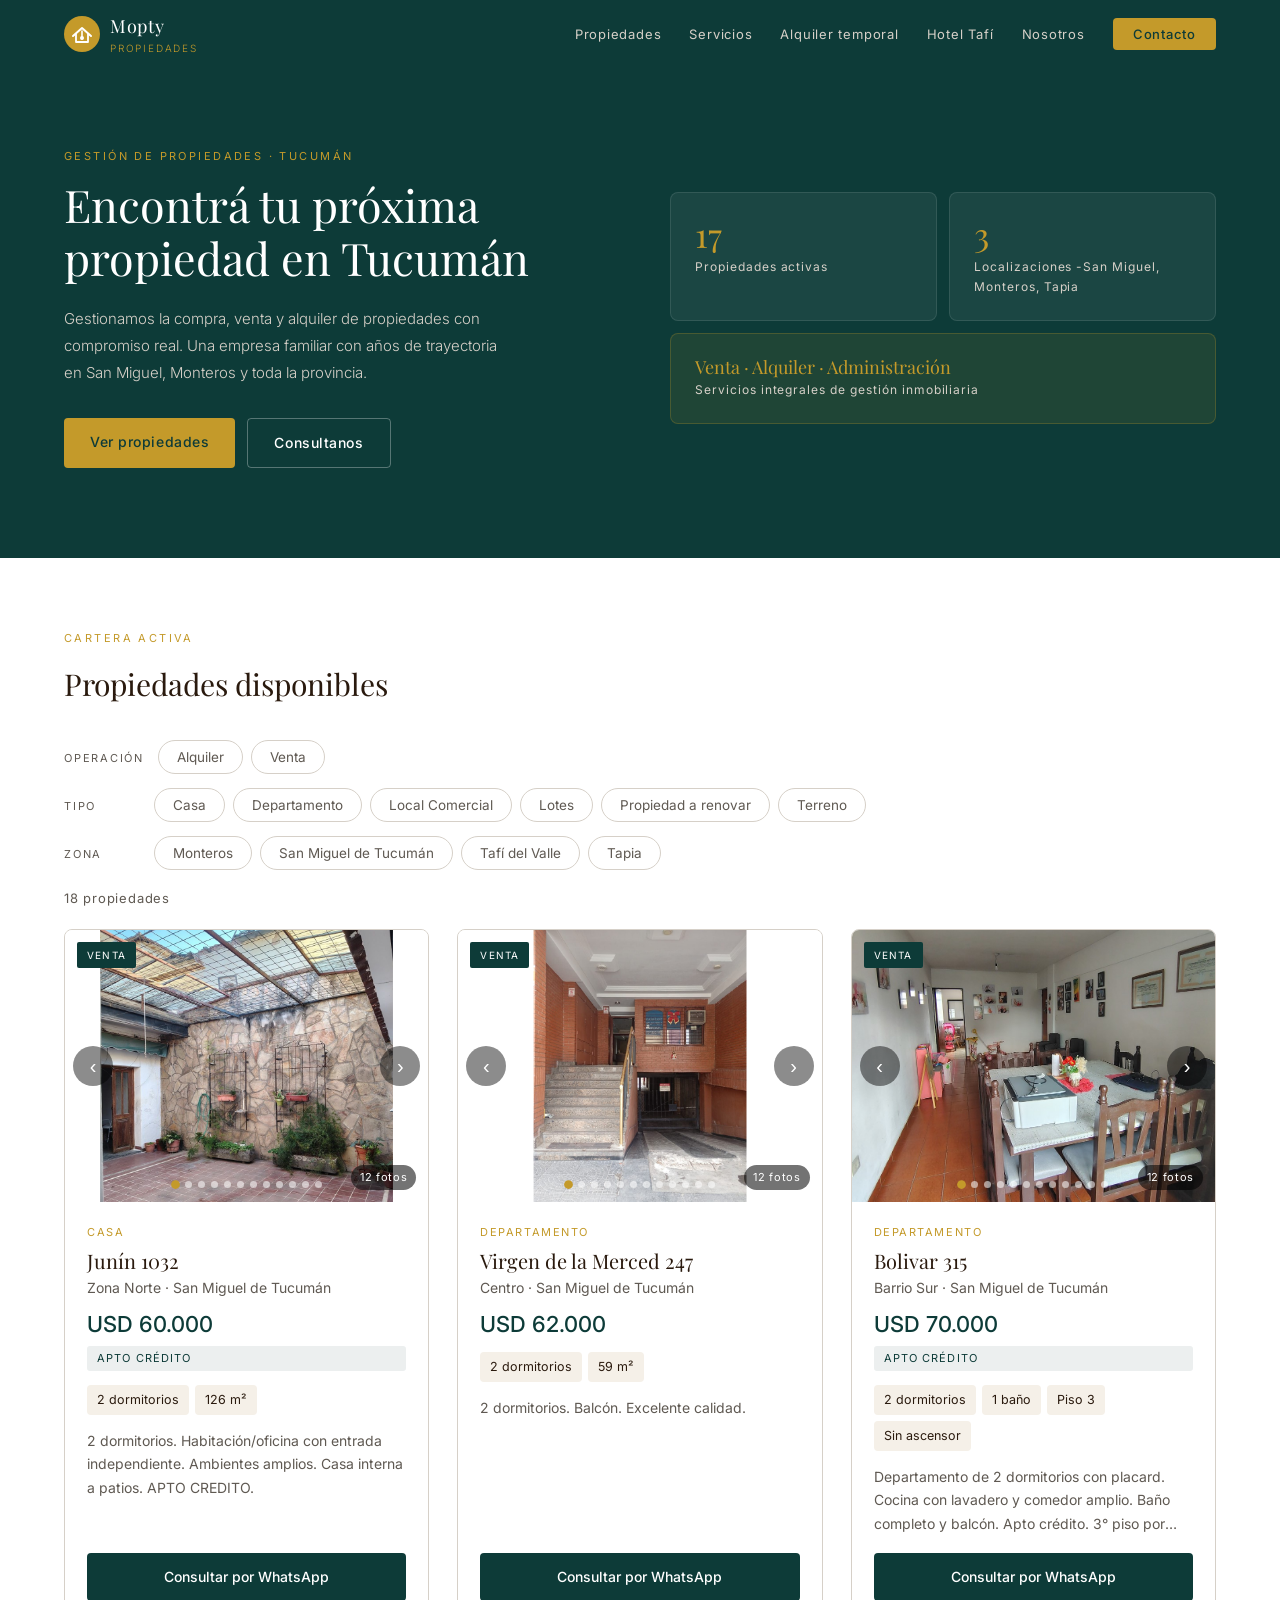
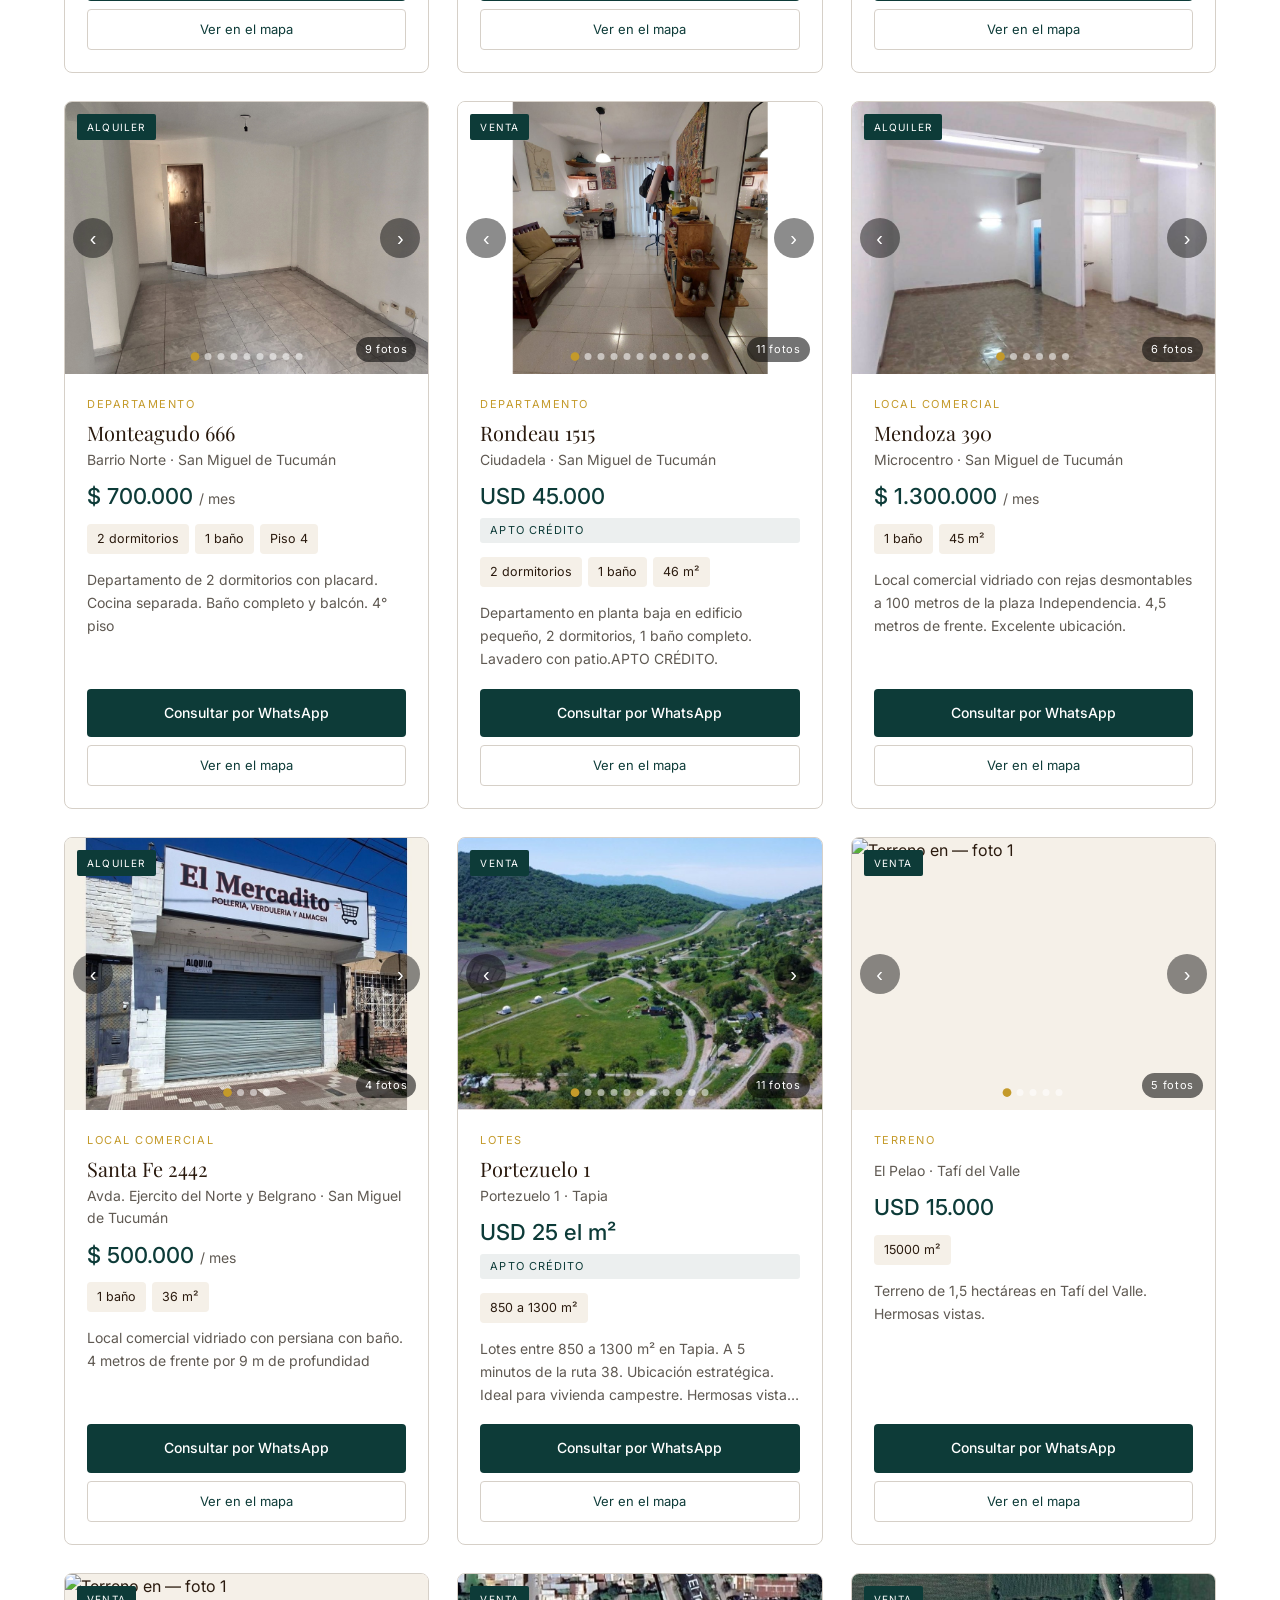
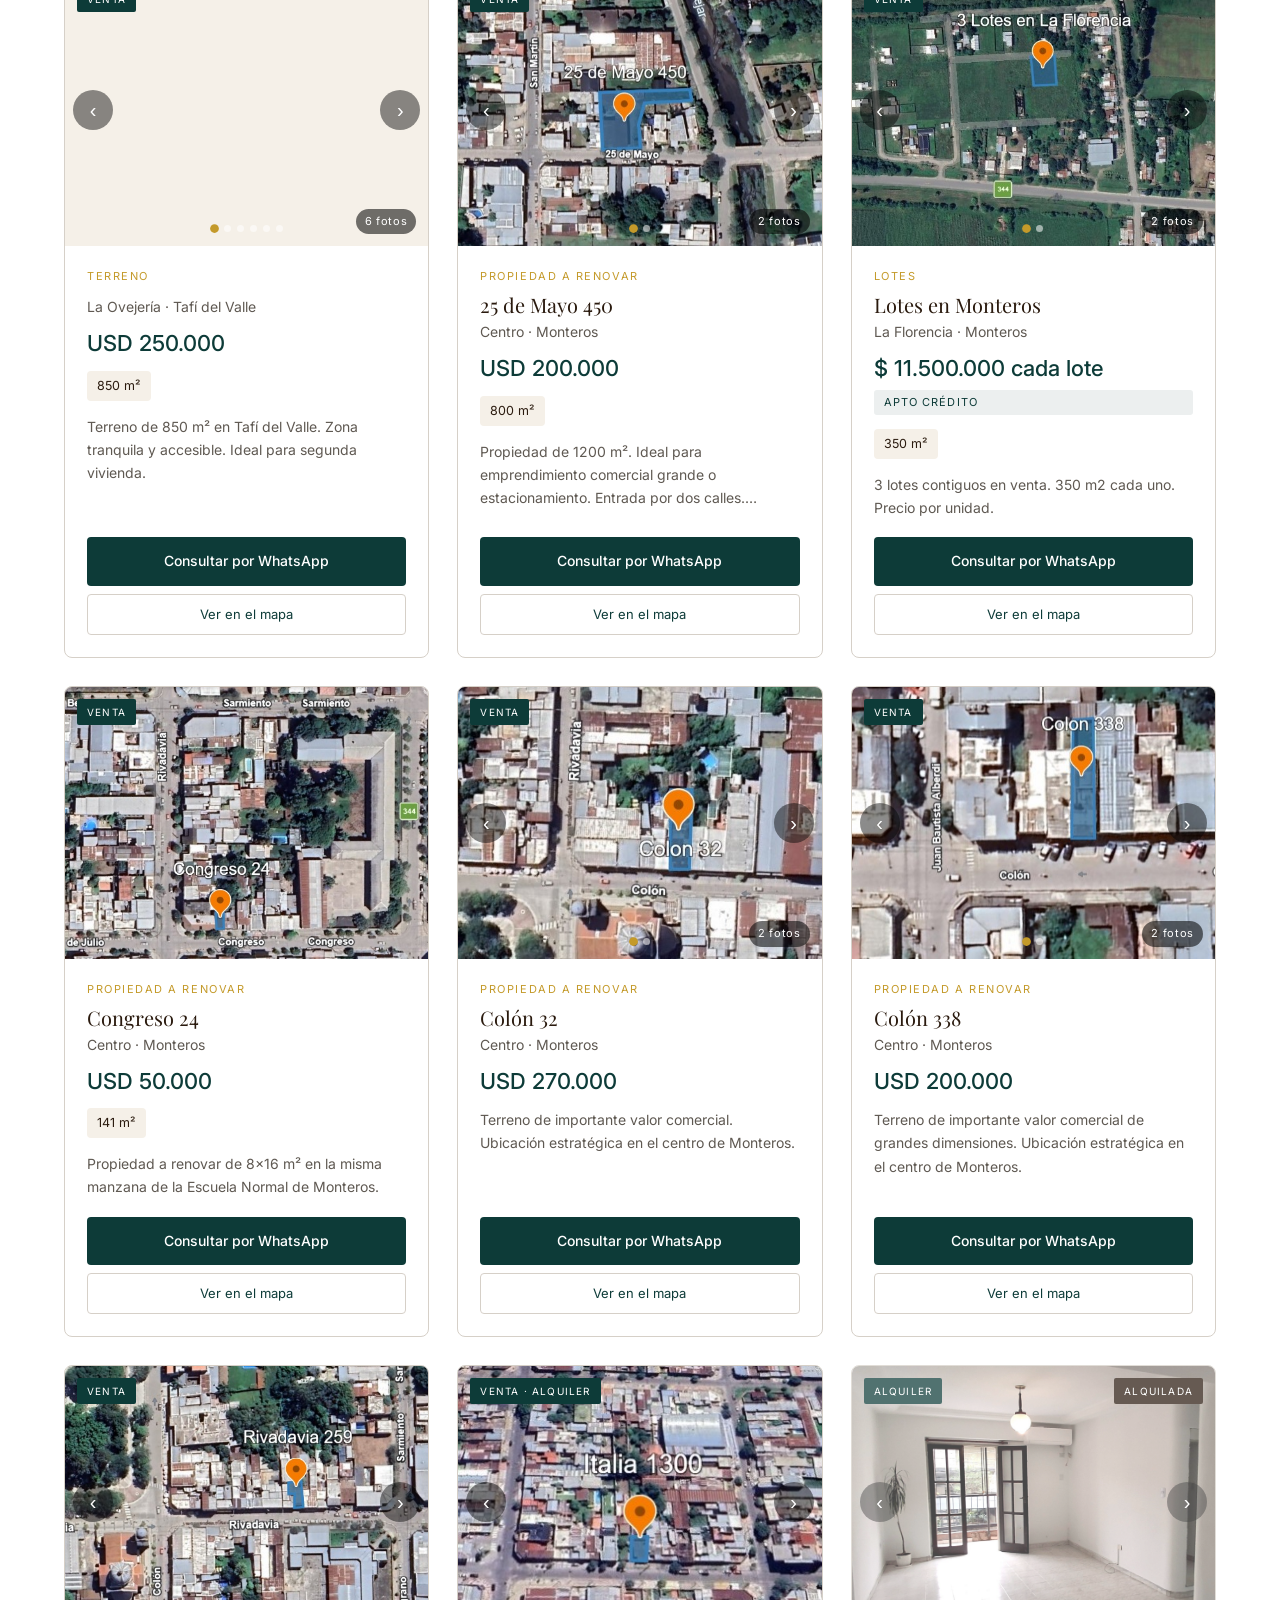
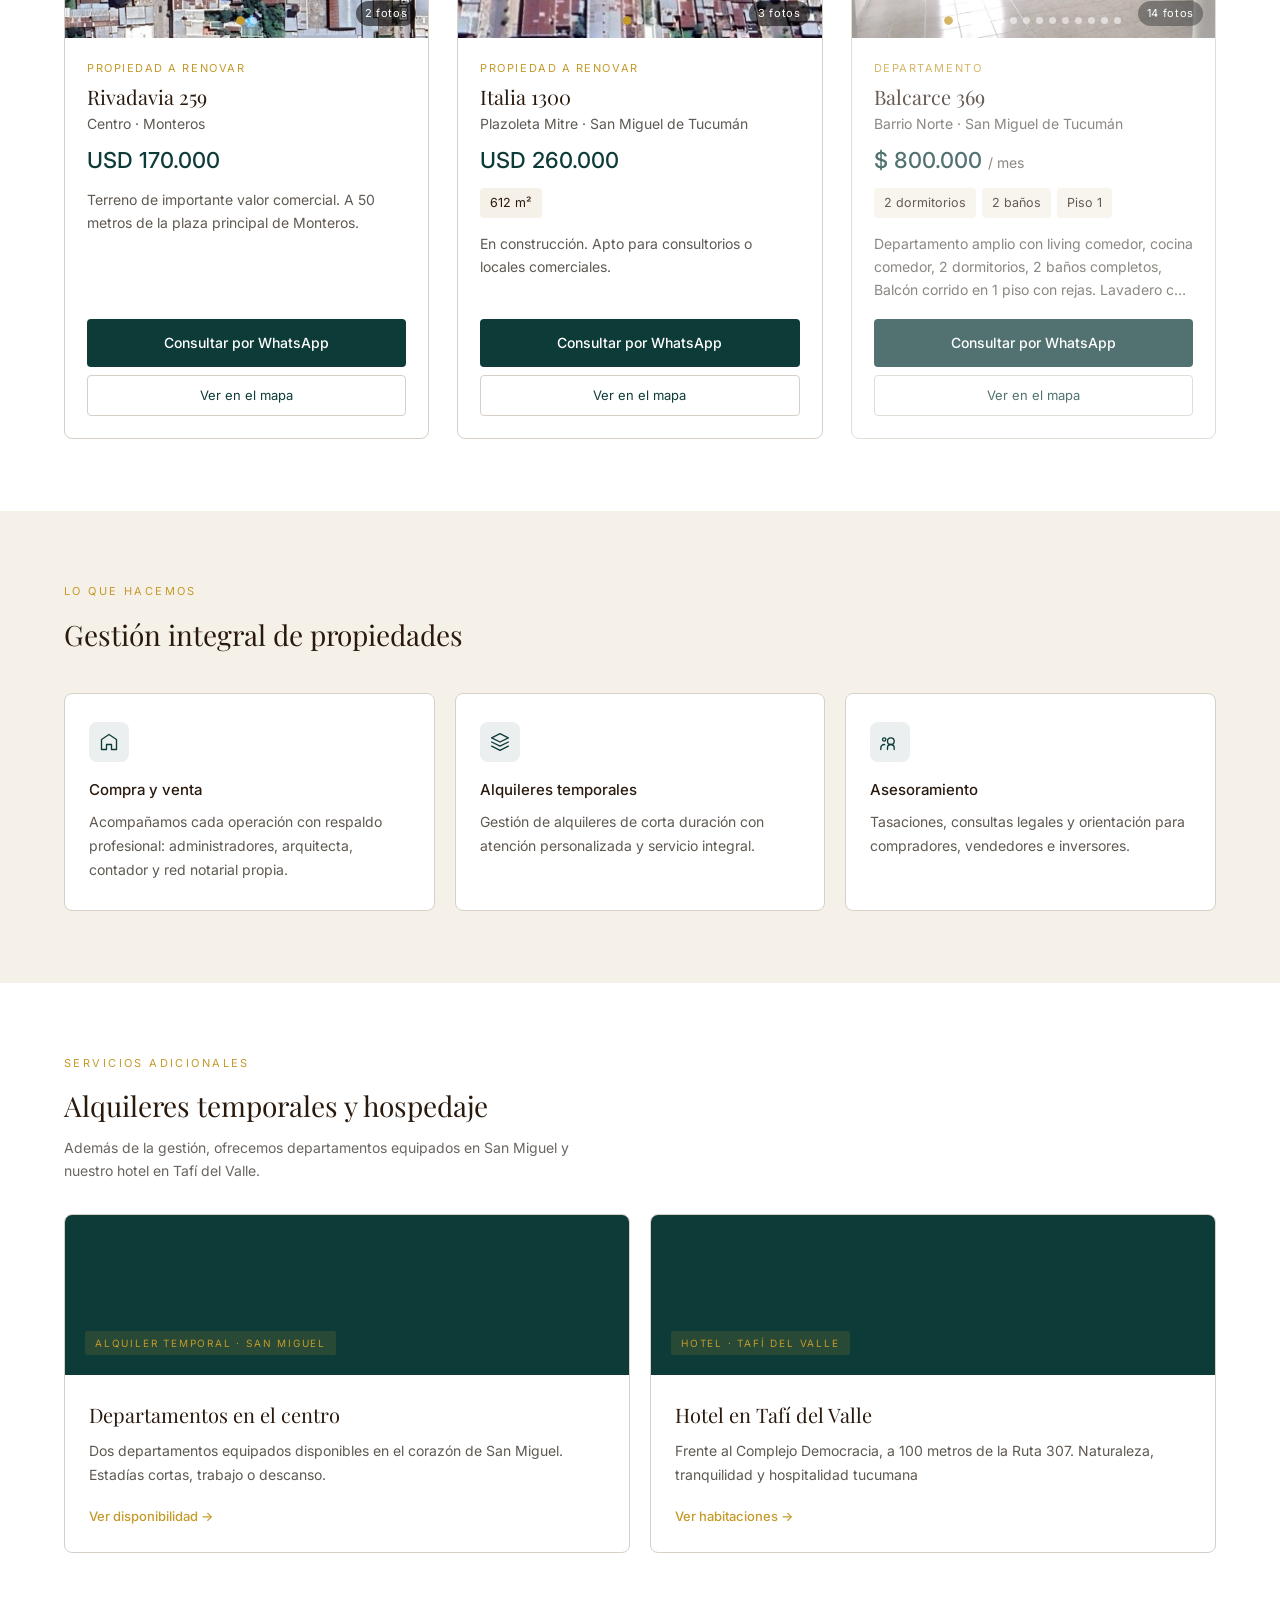
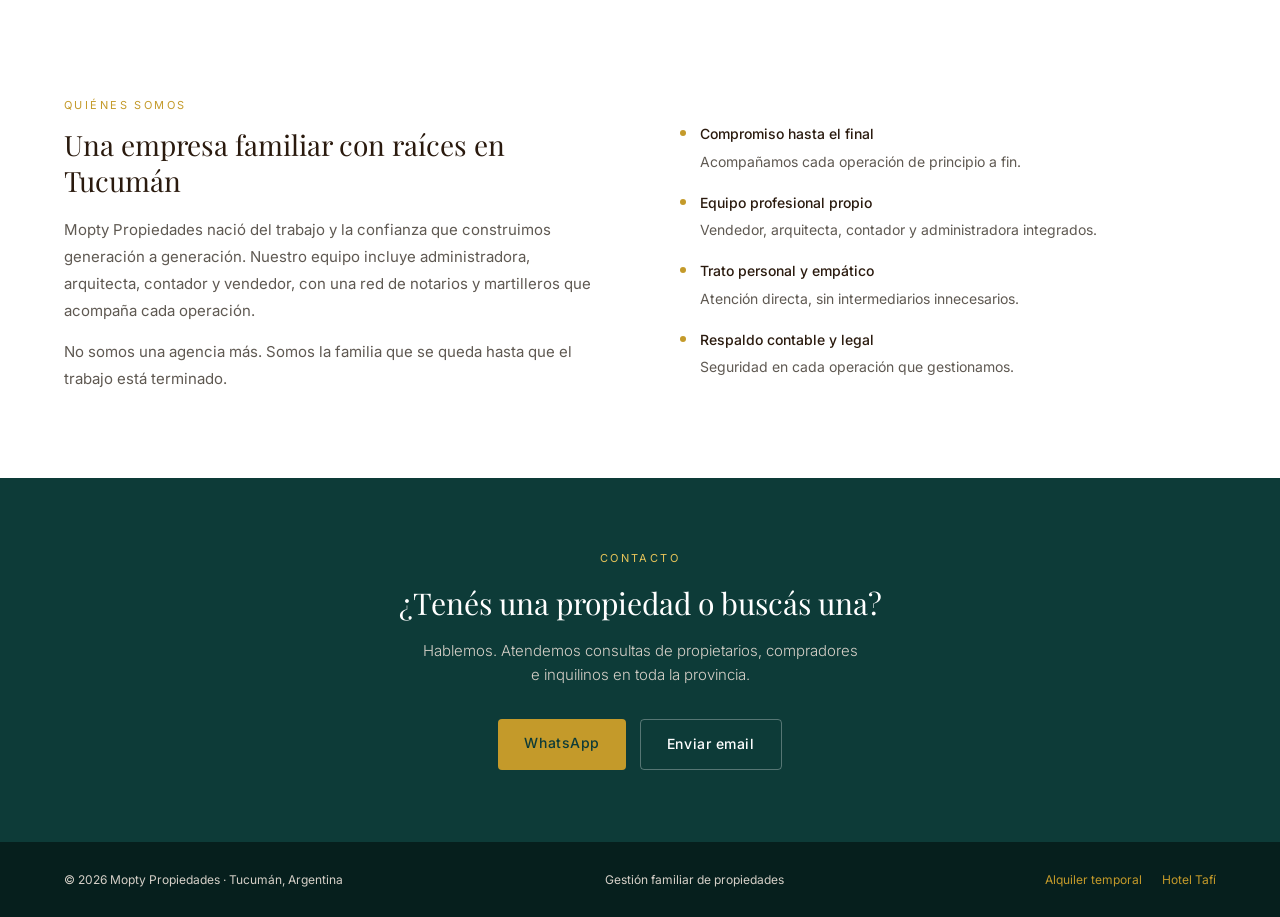
==== index.html @ 4d933210 "3 propiedades" ====
<!DOCTYPE html>
<html lang="es">
<head>
  <meta charset="UTF-8">
  <meta name="viewport" content="width=device-width, initial-scale=1.0">
  <meta name="description" content="Mopty Propiedades — Gestión, compraventa y alquileres en Tucumán. Departamentos, casas, terrenos y locales comerciales en San Miguel, Monteros y Tafí del Valle.">
  <title>Mopty Propiedades | Tucumán</title>
  <link rel="preconnect" href="https://fonts.googleapis.com">
  <link rel="preconnect" href="https://fonts.gstatic.com" crossorigin>
  <link href="https://fonts.googleapis.com/css2?family=Playfair+Display:wght@400;500&family=Inter:wght@300;400;500&display=swap" rel="stylesheet">
  <link rel="stylesheet" href="css/style.css">
</head>
<body>

<nav>
  <a href="/" class="nav-logo">
    <svg width="36" height="36" viewBox="0 0 36 36" fill="none">
      <circle cx="18" cy="18" r="18" fill="#C49A2A"/>
      <path d="M9 20L18 12L27 20" stroke="white" stroke-width="2" stroke-linecap="round" stroke-linejoin="round"/>
      <path d="M12 18V26H24V18" stroke="white" stroke-width="1.8" stroke-linecap="round" stroke-linejoin="round"/>
      <line x1="18" y1="15" x2="18" y2="23" stroke="white" stroke-width="1.6" stroke-linecap="round"/>
      <circle cx="18" cy="22" r="2" fill="white"/>
    </svg>
    <div class="nav-logo-text">Mopty<span>Propiedades</span></div>
  </a>
  <ul class="nav-links">
    <li><a href="#propiedades">Propiedades</a></li>
    <li><a href="#servicios">Servicios</a></li>
    <li><a href="departamentos/">Alquiler temporal</a></li>
    <li><a href="https://lavidalatafi.com.ar" target="_blank" rel="noopener">Hotel Tafí</a></li>
    <li><a href="#nosotros">Nosotros</a></li>
    <li><a href="#contacto" class="nav-cta">Contacto</a></li>
  </ul>
</nav>

<!-- HERO -->
<section class="hero">
  <div>
    <span class="eyebrow">Gestión de propiedades · Tucumán</span>
    <h1>Encontrá tu próxima propiedad en Tucumán</h1>
    <p class="hero-sub">Gestionamos la compra, venta y alquiler de propiedades con compromiso real. Una empresa familiar con años de trayectoria en San Miguel, Monteros y toda la provincia.</p>
    <div class="hero-actions">
      <a href="#propiedades" class="btn btn-gold">Ver propiedades</a>
      <a href="#contacto" class="btn btn-outline">Consultanos</a>
    </div>
  </div>
  <div class="hero-stats">
    <div class="stat-card">
      <div class="stat-num">17</div>
      <div class="stat-label">Propiedades activas</div>
    </div>
    <div class="stat-card">
      <div class="stat-num">3</div>
      <div class="stat-label">Localizaciones -San Miguel, Monteros, Tapia</div>
    </div>
    <div class="stat-card accent" style="grid-column: span 2;">
      <div class="stat-num" style="font-size:18px; margin-bottom:4px;">Venta · Alquiler · Administración</div>
      <div class="stat-label">Servicios integrales de gestión inmobiliaria</div>
    </div>
  </div>
</section>

<!-- PROPIEDADES -->
<section class="propiedades-section" id="propiedades">
  <div class="section-header">
    <span class="eyebrow">Cartera activa</span>
    <h2>Propiedades disponibles</h2>
  </div>

  <!-- Los filtros se generan desde data/propiedades.json: nunca queda un filtro vacío -->
  <div class="filtros" id="filtros"></div>

  <div class="prop-count" id="prop-count"></div>

  <div class="propiedades-grid" id="propiedades-grid"></div>
</section>

<!-- SERVICIOS -->
<section class="servicios" id="servicios">
  <span class="eyebrow">Lo que hacemos</span>
  <h2 style="font-family:'Playfair Display',serif; font-size:28px; font-weight:400;">Gestión integral de propiedades</h2>
  <div class="servicios-grid">
    <div class="servicio-item">
      <div class="servicio-icon">
        <svg viewBox="0 0 24 24"><path d="M3 9L12 3L21 9V21H15V15H9V21H3V9Z"/></svg>
      </div>
      <h3>Compra y venta</h3>
      <p>Acompañamos cada operación con respaldo profesional: administradores, arquitecta, contador y red notarial propia.</p>
    </div>
    <div class="servicio-item">
      <div class="servicio-icon">
        <svg viewBox="0 0 24 24"><path d="M12 2L2 7L12 12L22 7L12 2Z"/><path d="M2 17L12 22L22 17"/><path d="M2 12L12 17L22 12"/></svg>
      </div>
      <h3>Alquileres temporales</h3>
      <p>Gestión de alquileres de corta duración con atención personalizada y servicio integral.</p>
    </div>
    <div class="servicio-item">
      <div class="servicio-icon">
        <svg viewBox="0 0 24 24"><path d="M17 21V19A4 4 0 0 0 9 19V21"/><circle cx="13" cy="11" r="4"/><path d="M1 21V19A4 4 0 0 1 5.66 15.1"/><circle cx="5" cy="9" r="2"/></svg>
      </div>
      <h3>Asesoramiento</h3>
      <p>Tasaciones, consultas legales y orientación para compradores, vendedores e inversores.</p>
    </div>
  </div>
</section>

<!-- ALQUILERES TEMPORALES -->
<section class="temporales-section" id="temporal">
  <span class="eyebrow">Servicios adicionales</span>
  <h2 style="font-family:'Playfair Display',serif; font-size:28px; font-weight:400; margin-bottom:8px;">Alquileres temporales y hospedaje</h2>
  <p style="font-size:14px; color:#6B6560; max-width:520px;">Además de la gestión, ofrecemos departamentos equipados en San Miguel y nuestro hotel en Tafí del Valle.</p>
  <div class="temp-cards">
    <a href="departamentos/" class="temp-card">
      <div class="temp-card-header">
        <span>Alquiler temporal · San Miguel</span>
      </div>
      <div class="temp-card-body">
        <h3>Departamentos en el centro</h3>
        <p>Dos departamentos equipados disponibles en el corazón de San Miguel. Estadías cortas, trabajo o descanso.</p>
        <span class="temp-link">Ver disponibilidad →</span>
      </div>
    </a>
    <a href="https://lavidalatafi.com.ar" class="temp-card" target="_blank" rel="noopener">
      <div class="temp-card-header tafi">
        <span>Hotel · Tafí del Valle</span>
      </div>
      <div class="temp-card-body">
        <h3>Hotel en Tafí del Valle</h3>
        <p>Frente al Complejo Democracia, a 100 metros de la Ruta 307. Naturaleza, tranquilidad y hospitalidad tucumana</p>
        <span class="temp-link">Ver habitaciones →</span>
      </div>
    </a>
  </div>
</section>

<!-- NOSOTROS -->
<section class="about" id="nosotros">
  <div>
    <span class="eyebrow">Quiénes somos</span>
    <h2>Una empresa familiar con raíces en Tucumán</h2>
    <p>Mopty Propiedades nació del trabajo y la confianza que construimos generación a generación. Nuestro equipo incluye administradora, arquitecta, contador y vendedor, con una red de notarios y martilleros que acompaña cada operación.</p>
    <p>No somos una agencia más. Somos la familia que se queda hasta que el trabajo está terminado.</p>
  </div>
  <div class="valores">
    <div class="valor"><div class="valor-dot"></div><div class="valor-text"><strong>Compromiso hasta el final</strong><p>Acompañamos cada operación de principio a fin.</p></div></div>
    <div class="valor"><div class="valor-dot"></div><div class="valor-text"><strong>Equipo profesional propio</strong><p>Vendedor, arquitecta, contador y administradora integrados.</p></div></div>
    <div class="valor"><div class="valor-dot"></div><div class="valor-text"><strong>Trato personal y empático</strong><p>Atención directa, sin intermediarios innecesarios.</p></div></div>
    <div class="valor"><div class="valor-dot"></div><div class="valor-text"><strong>Respaldo contable y legal</strong><p>Seguridad en cada operación que gestionamos.</p></div></div>
  </div>
</section>

<!-- CONTACTO -->
<section class="contact-cta" id="contacto">
  <span class="eyebrow" style="color: var(--gold-lt);">Contacto</span>
  <h2>¿Tenés una propiedad o buscás una?</h2>
  <p>Hablemos. Atendemos consultas de propietarios, compradores e inquilinos en toda la provincia.</p>
  <div class="contact-btns">
    <a href="https://wa.me/5493815394603" class="btn btn-gold" target="_blank" rel="noopener">WhatsApp</a>
    <a href="mailto:moptypropiedades@gmail.com" class="btn btn-outline">Enviar email</a>
  </div>
</section>

<footer>
  <span>© <span id="anio">2025</span> Mopty Propiedades · Tucumán, Argentina</span>
  <span>Gestión familiar de propiedades</span>
  <div style="display:flex; gap:20px;">
    <a href="departamentos/">Alquiler temporal</a>
    <a href="https://lavidalatafi.com.ar" target="_blank" rel="noopener">Hotel Tafí</a>
  </div>
</footer>

<script>
/* =========================================================
   MOPTY PROPIEDADES — cartera de propiedades
   ========================================================= */

const WHATSAPP = '5493815394603';

const norm = v => (v == null ? '' : String(v)).trim().toLowerCase();
const esc = v => (v == null ? '' : String(v))
  .replace(/&/g, '&amp;').replace(/</g, '&lt;').replace(/>/g, '&gt;').replace(/"/g, '&quot;');

/* ---------- Estado de la vista ---------- */
const filtro = { operacion: null, tipo: null, zona: null };
let PROPS = [];

/* ---------- Carga ---------- */
async function cargarPropiedades() {
  const res = await fetch('data/propiedades.json');
  const props = await res.json();
  // Ocultas nunca se muestran. Las no disponibles y las sin fotos van al final.
  PROPS = props
    .filter(p => norm(p.estado) !== 'oculta')
    .sort((a, b) => puntaje(b) - puntaje(a));
  window._props = PROPS;
  construirFiltros(PROPS);
  aplicarFiltros();
}

function puntaje(p) {
  let s = 0;
  if (p.fotos && p.fotos.length) s += 2;
  const e = norm(p.estado);
  if (e === '' || e === 'activa') s += 1;
  return s;
}

/* ---------- Filtros generados desde los datos ---------- */
function unicos(lista) {
  const vistos = new Map();
  lista.forEach(v => {
    if (v == null || String(v).trim() === '') return;
    const k = norm(v);
    if (!vistos.has(k)) vistos.set(k, String(v).trim());
  });
  return [...vistos.values()].sort((a, b) => a.localeCompare(b, 'es'));
}

function construirFiltros(props) {
  const grupos = [
    { dim: 'operacion', titulo: 'Operación', valores: unicos(props.flatMap(p => p.actividad || [])) },
    { dim: 'tipo',      titulo: 'Tipo',      valores: unicos(props.map(p => p.tipo)) },
    { dim: 'zona',      titulo: 'Zona',      valores: unicos(props.map(p => p.ciudad)) }
  ];

  const cont = document.getElementById('filtros');
  cont.innerHTML = grupos.map(g => `
    <div class="filtro-grupo">
      <span class="filtro-label">${esc(g.titulo)}</span>
      <div class="filtro-row">
        ${g.valores.map(v => `
          <button type="button" class="filtro-btn" data-dim="${g.dim}" data-valor="${esc(v)}" aria-pressed="false">${esc(v)}</button>
        `).join('')}
      </div>
    </div>
  `).join('') + `
    <button type="button" class="filtro-reset" id="filtro-reset" hidden>Limpiar filtros</button>
  `;

  cont.querySelectorAll('.filtro-btn').forEach(btn => {
    btn.addEventListener('click', () => {
      const { dim, valor } = btn.dataset;
      // Volver a tocar el mismo filtro lo desactiva
      filtro[dim] = norm(filtro[dim]) === norm(valor) ? null : valor;
      aplicarFiltros();
    });
  });
  document.getElementById('filtro-reset').addEventListener('click', () => {
    filtro.operacion = filtro.tipo = filtro.zona = null;
    aplicarFiltros();
  });
}

function aplicarFiltros() {
  const filtradas = PROPS.filter(p => {
    if (filtro.operacion && !(p.actividad || []).some(a => norm(a) === norm(filtro.operacion))) return false;
    if (filtro.tipo && norm(p.tipo) !== norm(filtro.tipo)) return false;
    if (filtro.zona && norm(p.ciudad) !== norm(filtro.zona)) return false;
    return true;
  });

  document.querySelectorAll('.filtro-btn').forEach(b => {
    const activo = norm(filtro[b.dataset.dim]) === norm(b.dataset.valor);
    b.classList.toggle('active', activo);
    b.setAttribute('aria-pressed', activo ? 'true' : 'false');
  });
  const hayFiltro = !!(filtro.operacion || filtro.tipo || filtro.zona);
  document.getElementById('filtro-reset').hidden = !hayFiltro;

  const n = filtradas.length;
  document.getElementById('prop-count').textContent =
    n === 0 ? 'Sin resultados' : (n === 1 ? '1 propiedad' : n + ' propiedades');

  renderizar(filtradas);
}

/* ---------- Precio, superficie y características ---------- */
function formatPrecio(p) {
  if (p.precioDetalle) return esc(p.precioDetalle);
  if (!p.precio) return 'Consultar precio';
  // "/ mes" solo si la propiedad es únicamente alquiler (si también se vende, el precio es el de venta)
  const acts = p.actividad || [];
  const alquiler = acts.length > 0 && acts.every(a => norm(a).indexOf('alquiler') === 0);
  const m = norm(p.moneda);
  const simbolo = (m === 'usd' || m === 'u$s' || m === 'dolares') ? 'USD ' : '$ ';
  return simbolo + p.precio.toLocaleString('es-AR') + (alquiler ? ' <span class="prop-periodo">/ mes</span>' : '');
}

function chips(p) {
  const c = [];
  if (p.dormitorios) c.push(p.dormitorios + (p.dormitorios === 1 ? ' dormitorio' : ' dormitorios'));
  if (p.banos) c.push(p.banos + (p.banos === 1 ? ' baño' : ' baños'));
  if (p.cochera) c.push('Cochera');
  if (p.superficie) c.push(p.superficie + ' m²');
  if (p.superficieRango) c.push(p.superficieRango);
  if (p.piso) c.push('Piso ' + p.piso);
  if (p.ascensor === true) c.push('Con ascensor');
  if (p.ascensor === false) c.push('Sin ascensor');
  if (p.amoblado) c.push('Amoblado');
  if (p.expensas) c.push('Expensas $ ' + Number(p.expensas).toLocaleString('es-AR'));
  if (!c.length) return '';
  return `<div class="prop-chips">${c.map(x => `<span class="prop-chip">${esc(x)}</span>`).join('')}</div>`;
}

function destacados(p) {
  const d = [];
  if (p.aptoCredito) d.push('Apto crédito');
  if (norm(p.estado) === 'reservada') d.push('Reservada');
  if (norm(p.estado) === 'vendida') d.push('Vendida');
  if (norm(p.estado) === 'alquilada') d.push('Alquilada');
  return d;
}

function mensajeWA(p) {
  const ref = [p.tipo, p.direccion, p.ciudad].filter(Boolean).join(' · ');
  return 'https://wa.me/' + WHATSAPP + '?text=' +
    encodeURIComponent('Hola Mopty, me interesa la propiedad: ' + ref + '. ¿Me pasan más información?');
}

/* ---------- Tarjetas ---------- */
function renderizar(props) {
  const grid = document.getElementById('propiedades-grid');

  if (!props.length) {
    grid.innerHTML = `
      <div class="prop-empty">
        <p>No hay propiedades con esta combinación de filtros.</p>
        <div class="prop-empty-actions">
          <button type="button" class="btn btn-verde" onclick="document.getElementById('filtro-reset').click()">Ver todas</button>
          <a class="btn btn-outline-verde" href="${mensajeWA({ tipo: 'una propiedad', direccion: '', ciudad: '' })}" target="_blank" rel="noopener">Contanos qué buscás</a>
        </div>
      </div>`;
    return;
  }

  grid.innerHTML = props.map(p => {
    const fotos = p.fotos || [];
    const tieneFotos = fotos.length > 0;
    const estado = norm(p.estado);
    const noDisponible = ['vendida', 'alquilada', 'reservada'].indexOf(estado) !== -1;

    const galeria = tieneFotos ? `
      <div class="prop-slides" id="ps-${p.id}" data-total="${fotos.length}">
        ${fotos.map((f, i) => i === 0
          ? `<img src="${esc(f)}" alt="${esc(p.tipo)} en ${esc(p.direccion)} — foto 1" width="800" height="600" fetchpriority="low">`
          : `<img data-src="${esc(f)}" alt="${esc(p.tipo)} en ${esc(p.direccion)} — foto ${i + 1}" width="800" height="600" loading="lazy">`
        ).join('')}
      </div>
      ${fotos.length > 1 ? `
        <button type="button" class="prop-slide-btn prev" aria-label="Foto anterior" onclick="slideP(event,'${p.id}',-1)">&#8249;</button>
        <button type="button" class="prop-slide-btn next" aria-label="Foto siguiente" onclick="slideP(event,'${p.id}',1)">&#8250;</button>
        <div class="prop-slide-dots" id="pd-${p.id}">
          ${fotos.map((_, i) => `<button type="button" class="prop-slide-dot ${i === 0 ? 'active' : ''}" aria-label="Ir a la foto ${i + 1}" onclick="slideP(event,'${p.id}',0,${i})"></button>`).join('')}
        </div>
        <span class="prop-fotos">${fotos.length} fotos</span>
      ` : ''}
    ` : `
      <div class="prop-sin-foto">
        <svg viewBox="0 0 24 24" aria-hidden="true"><path d="M3 9L12 3L21 9V21H15V15H9V21H3V9Z"/></svg>
        <span>Fotos en preparación</span>
      </div>`;

    return `
    <article class="prop-card${noDisponible ? ' no-disponible' : ''}">
      <div class="prop-card-img">
        ${galeria}
        <span class="prop-tag">${esc((p.actividad || []).join(' · '))}</span>
        ${noDisponible ? `<span class="prop-estado">${esc(destacados(p)[destacados(p).length - 1] || '')}</span>` : ''}
      </div>
      <div class="prop-card-body">
        <div class="prop-tipo">${esc(p.tipo)}</div>
        <h3 class="prop-direccion">${esc(p.direccion)}</h3>
        <div class="prop-ciudad">${p.barrio ? esc(p.barrio) + ' · ' : ''}${esc(p.ciudad)}</div>
        <div class="prop-precio">${formatPrecio(p)}</div>
        ${p.aptoCredito ? `<span class="prop-credito">Apto crédito</span>` : ''}
        ${chips(p)}
        <p class="prop-desc">${esc(p.descripcion)}</p>
        <div class="prop-actions">
          <a class="prop-cta" href="${mensajeWA(p)}" target="_blank" rel="noopener">Consultar por WhatsApp</a>
          ${p.mapa ? `<a class="prop-mapa" href="${esc(p.mapa)}" target="_blank" rel="noopener">Ver en el mapa</a>` : ''}
        </div>
      </div>
    </article>`;
  }).join('');

  // Swipe táctil en cada galería
  grid.querySelectorAll('.prop-slides').forEach(sl => {
    const id = sl.id.replace('ps-', '');
    let x0 = null;
    sl.addEventListener('touchstart', e => { x0 = e.touches[0].clientX; }, { passive: true });
    sl.addEventListener('touchend', e => {
      if (x0 === null) return;
      const dx = e.changedTouches[0].clientX - x0;
      if (Math.abs(dx) > 40) slideP(e, id, dx < 0 ? 1 : -1);
      x0 = null;
    });
  });
}

/* ---------- Carrusel ---------- */
const _slideIdx = {};

function precargar(slides, i) {
  [i, i + 1].forEach(k => {
    const img = slides.children[k];
    if (img && img.dataset.src) { img.src = img.dataset.src; delete img.dataset.src; }
  });
}

function slideP(e, id, dir, goTo) {
  if (e && e.stopPropagation) e.stopPropagation();
  const slides = document.getElementById('ps-' + id);
  if (!slides) return;
  const dots = document.querySelectorAll('#pd-' + id + ' .prop-slide-dot');
  const total = slides.children.length;
  if (!_slideIdx[id]) _slideIdx[id] = 0;
  if (goTo !== undefined) _slideIdx[id] = goTo;
  else _slideIdx[id] = (_slideIdx[id] + dir + total) % total;
  precargar(slides, _slideIdx[id]);
  slides.style.transform = `translateX(-${_slideIdx[id] * 100}%)`;
  dots.forEach((d, i) => {
    d.classList.toggle('active', i === _slideIdx[id]);
    d.setAttribute('aria-current', i === _slideIdx[id] ? 'true' : 'false');
  });
}

document.getElementById('anio').textContent = new Date().getFullYear();
cargarPropiedades();
</script>
</body>
</html>
---- css/style.css ----
*, *::before, *::after { box-sizing: border-box; margin: 0; padding: 0; }

:root {
  --verde:     #0D3B38;
  --verde-lt:  #145550;
  --gold:      #C49A2A;
  --gold-lt:   #E8C55A;
  --beige:     #F5F0E8;
  --white:     #FFFFFF;
  --gray:      #5F5952;
  --gray-lt:   #D6D0C8;
  --brown-txt: #2A1A0E;
}

html { scroll-behavior: smooth; }
body { font-family: 'Inter', sans-serif; font-weight: 400; color: var(--brown-txt); background: var(--white); line-height: 1.6; }

/* NAV */
nav {
  position: sticky; top: 0; z-index: 100;
  background: var(--verde);
  display: flex; align-items: center; justify-content: space-between;
  padding: 0 5%; height: 68px;
}
.nav-logo { display: flex; align-items: center; gap: 10px; text-decoration: none; }
.nav-logo-text { font-family: 'Playfair Display', serif; font-size: 18px; color: var(--white); letter-spacing: 0.04em; }
.nav-logo-text span { display: block; font-family: 'Inter', sans-serif; font-size: 10px; font-weight: 300; letter-spacing: 0.18em; color: var(--gold); text-transform: uppercase; }
.nav-links { display: flex; gap: 28px; list-style: none; }
.nav-links a { text-decoration: none; color: var(--gray-lt); font-size: 13px; letter-spacing: 0.06em; transition: color 0.2s; }
.nav-links a:hover { color: var(--gold); }
.nav-cta { background: var(--gold) !important; color: var(--verde) !important; font-weight: 500 !important; padding: 8px 20px !important; border-radius: 4px; }
.nav-cta:hover { background: var(--gold-lt) !important; }

/* BOTONES */
.btn { display: inline-block; text-decoration: none; padding: 13px 26px; font-size: 14px; letter-spacing: 0.04em; border-radius: 4px; transition: all 0.2s; font-weight: 500; cursor: pointer; border: none; font-family: inherit; }
.btn-gold { background: var(--gold); color: var(--verde); }
.btn-gold:hover { background: var(--gold-lt); }
.btn-outline { border: 1px solid rgba(255,255,255,0.3); color: var(--white); background: transparent; }
.btn-outline:hover { border-color: var(--gold); color: var(--gold); }
.btn-verde { background: var(--verde); color: var(--white); }
.btn-verde:hover { background: var(--verde-lt); }
.btn-outline-verde { border: 1px solid var(--gray-lt); color: var(--verde); background: transparent; }
.btn-outline-verde:hover { border-color: var(--verde); }

/* LABELS */
.eyebrow { font-size: 11px; letter-spacing: 0.22em; text-transform: uppercase; color: var(--gold); margin-bottom: 12px; display: block; }

/* HERO */
.hero { background: var(--verde); color: var(--white); padding: 80px 5% 90px; display: grid; grid-template-columns: 1fr 1fr; gap: 60px; align-items: center; }
.hero h1 { font-family: 'Playfair Display', serif; font-size: clamp(28px, 3.5vw, 48px); font-weight: 400; line-height: 1.2; margin-bottom: 20px; }
.hero-sub { font-size: 15px; color: var(--gray-lt); font-weight: 300; line-height: 1.8; margin-bottom: 32px; max-width: 440px; }
.hero-actions { display: flex; gap: 12px; flex-wrap: wrap; }
.hero-stats { display: grid; grid-template-columns: 1fr 1fr; gap: 12px; }
.stat-card { background: rgba(255,255,255,0.06); border: 1px solid rgba(255,255,255,0.1); border-radius: 8px; padding: 24px; }
.stat-card.accent { background: rgba(196,154,42,0.1); border-color: rgba(196,154,42,0.25); }
.stat-num { font-family: 'Playfair Display', serif; font-size: 34px; color: var(--gold); line-height: 1; margin-bottom: 6px; }
.stat-label { font-size: 12px; color: var(--gray-lt); letter-spacing: 0.08em; }

/* FILTROS Y PROPIEDADES */
.propiedades-section { padding: 72px 5%; }
.section-header { margin-bottom: 32px; }
.section-header h2 { font-family: 'Playfair Display', serif; font-size: 30px; font-weight: 400; }

.filtros { display: flex; flex-direction: column; gap: 14px; margin-bottom: 18px; }
.filtro-grupo { display: flex; align-items: baseline; gap: 14px; flex-wrap: wrap; }
.filtro-label { font-size: 11px; letter-spacing: 0.16em; text-transform: uppercase; color: var(--gray); min-width: 76px; }
.filtro-row { display: flex; gap: 8px; flex-wrap: wrap; }
.filtro-btn { background: var(--white); border: 1px solid var(--gray-lt); color: var(--gray); padding: 8px 18px; border-radius: 100px; font-size: 13.5px; cursor: pointer; transition: all 0.2s; font-family: inherit; }
.filtro-btn:hover { border-color: var(--verde); color: var(--verde); }
.filtro-btn.active { background: var(--verde); color: var(--white); border-color: var(--verde); }
.filtro-reset { align-self: flex-start; background: none; border: none; color: var(--gold); font-family: inherit; font-size: 13px; cursor: pointer; padding: 0; text-decoration: underline; text-underline-offset: 3px; }
.filtro-reset:hover { color: var(--verde); }

.prop-count { font-size: 13px; letter-spacing: 0.06em; color: var(--gray); margin-bottom: 20px; }

.propiedades-grid { display: grid; grid-template-columns: repeat(auto-fill, minmax(300px, 1fr)); gap: 28px; align-items: stretch; }

.prop-card {
  background: var(--white); border: 1px solid var(--gray-lt); border-radius: 8px;
  overflow: hidden; display: flex; flex-direction: column;
  transition: border-color 0.2s, transform 0.15s, box-shadow 0.2s;
}
.prop-card:hover { border-color: var(--gold); transform: translateY(-2px); box-shadow: 0 8px 24px rgba(13,59,56,0.08); }
.prop-card.no-disponible { opacity: 0.72; }

/* Imagen de portada: 4:3 horizontal, recorte uniforme */
.prop-card-img {
  aspect-ratio: 4 / 3;
  background: var(--beige);
  position: relative;
  overflow: hidden;
}
.prop-slides { display: flex; width: 100%; height: 100%; transition: transform 0.35s ease; }
.prop-slides img {
  min-width: 100%; width: 100%; height: 100%;
  object-fit: cover; object-position: center;
  background: var(--beige); flex-shrink: 0; display: block;
}
.prop-sin-foto {
  position: absolute; inset: 0; display: flex; flex-direction: column;
  align-items: center; justify-content: center; gap: 10px; background: var(--beige);
}
.prop-sin-foto svg { width: 40px; height: 40px; stroke: var(--gray-lt); fill: none; stroke-width: 1.2; }
.prop-sin-foto span { font-size: 12px; letter-spacing: 0.1em; text-transform: uppercase; color: var(--gray); }

.prop-tag {
  position: absolute; top: 12px; left: 12px; background: var(--verde); color: var(--white);
  font-size: 10px; letter-spacing: 0.12em; text-transform: uppercase;
  padding: 5px 10px; border-radius: 2px;
}
.prop-estado {
  position: absolute; top: 12px; right: 12px; background: var(--brown-txt); color: var(--white);
  font-size: 10px; letter-spacing: 0.12em; text-transform: uppercase; padding: 5px 10px; border-radius: 2px;
}
.prop-fotos {
  position: absolute; bottom: 12px; right: 12px; background: rgba(0,0,0,0.55); color: #fff;
  font-size: 11px; letter-spacing: 0.06em; padding: 4px 9px; border-radius: 100px;
}

.prop-slide-btn {
  position: absolute; top: 50%; transform: translateY(-50%);
  background: rgba(0,0,0,0.45); border: none; color: white;
  width: 40px; height: 40px; border-radius: 50%; cursor: pointer;
  font-size: 20px; line-height: 1; display: flex; align-items: center; justify-content: center;
  transition: background 0.2s; z-index: 2;
}
.prop-slide-btn:hover { background: rgba(0,0,0,0.7); }
.prop-slide-btn.prev { left: 8px; }
.prop-slide-btn.next { right: 8px; }
.prop-slide-dots {
  position: absolute; bottom: 14px; left: 50%; transform: translateX(-50%);
  display: flex; gap: 6px; z-index: 2;
}
.prop-slide-dot {
  width: 7px; height: 7px; border-radius: 50%;
  background: rgba(255,255,255,0.55); border: none; padding: 0; cursor: pointer;
  transition: background 0.2s, transform 0.2s;
}
.prop-slide-dot.active { background: var(--gold); transform: scale(1.25); }

.prop-card-body { padding: 22px; display: flex; flex-direction: column; flex: 1; }
.prop-tipo { font-size: 11px; letter-spacing: 0.14em; text-transform: uppercase; color: var(--gold); margin-bottom: 6px; }
.prop-direccion { font-family: 'Playfair Display', serif; font-size: 20px; font-weight: 400; line-height: 1.25; margin-bottom: 4px; }
.prop-ciudad { font-size: 14px; color: var(--gray); margin-bottom: 12px; }
.prop-precio { font-size: 22px; font-weight: 500; color: var(--verde); line-height: 1.2; }
.prop-precio .prop-periodo { font-size: 14px; font-weight: 400; color: var(--gray); }
.prop-credito { display: inline-block; margin-top: 8px; font-size: 11px; letter-spacing: 0.1em; text-transform: uppercase; color: var(--verde); background: rgba(13,59,56,0.08); padding: 4px 10px; border-radius: 3px; }

.prop-chips { display: flex; flex-wrap: wrap; gap: 6px; margin-top: 14px; }
.prop-chip { font-size: 12.5px; color: var(--brown-txt); background: var(--beige); border-radius: 4px; padding: 5px 10px; }

.prop-desc {
  font-size: 14px; color: var(--gray); margin-top: 14px; line-height: 1.65;
  display: -webkit-box; -webkit-line-clamp: 3; -webkit-box-orient: vertical; overflow: hidden;
}

.prop-actions { display: flex; flex-direction: column; gap: 8px; margin-top: auto; padding-top: 18px; }
.prop-cta {
  display: block; text-align: center; background: var(--verde); color: var(--white);
  font-size: 14px; font-weight: 500; padding: 13px; border-radius: 4px;
  text-decoration: none; transition: background 0.2s;
}
.prop-cta:hover { background: var(--gold); color: var(--verde); }
.prop-mapa {
  display: block; text-align: center; font-size: 13px; color: var(--verde);
  text-decoration: none; padding: 9px; border: 1px solid var(--gray-lt); border-radius: 4px;
  transition: border-color 0.2s, color 0.2s;
}
.prop-mapa:hover { border-color: var(--verde); color: var(--verde-lt); }

.prop-empty {
  grid-column: 1 / -1; text-align: center; background: var(--beige);
  border-radius: 8px; padding: 56px 24px;
}
.prop-empty p { font-size: 15px; color: var(--gray); margin-bottom: 20px; }
.prop-empty-actions { display: flex; gap: 12px; justify-content: center; flex-wrap: wrap; }

/* SERVICIOS */
.servicios { background: var(--beige); padding: 72px 5%; }
.servicios-grid { display: grid; grid-template-columns: repeat(auto-fit, minmax(220px, 1fr)); gap: 20px; margin-top: 36px; }
.servicio-item { background: var(--white); border: 1px solid var(--gray-lt); border-radius: 8px; padding: 28px 24px; }
.servicio-icon { width: 40px; height: 40px; background: rgba(13,59,56,0.08); border-radius: 8px; display: flex; align-items: center; justify-content: center; margin-bottom: 16px; }
.servicio-icon svg { width: 20px; height: 20px; stroke: var(--verde); fill: none; stroke-width: 1.6; stroke-linecap: round; stroke-linejoin: round; }
.servicio-item h3 { font-size: 15px; font-weight: 500; margin-bottom: 8px; color: var(--brown-txt); }
.servicio-item p { font-size: 14px; color: var(--gray); line-height: 1.7; }

/* ALQUILERES TEMPORALES */
.temporales-section { padding: 72px 5%; }
.temp-cards { display: grid; grid-template-columns: 1fr 1fr; gap: 20px; margin-top: 32px; }
.temp-card { background: var(--white); border: 1px solid var(--gray-lt); border-radius: 8px; overflow: hidden; text-decoration: none; color: inherit; transition: border-color 0.2s, transform 0.15s; display: block; }
.temp-card:hover { border-color: var(--gold); transform: translateY(-2px); }
.temp-card-header { height: 160px; background: var(--verde); display: flex; align-items: flex-end; padding: 20px; }
.temp-card-header.tafi { background: #0D3B38; }
.temp-card-header span { font-size: 10px; letter-spacing: 0.18em; text-transform: uppercase; color: var(--gold); background: rgba(196,154,42,0.15); padding: 4px 10px; border-radius: 2px; }
.temp-card-body { padding: 24px; }
.temp-card-body h3 { font-family: 'Playfair Display', serif; font-size: 20px; font-weight: 400; margin-bottom: 8px; }
.temp-card-body p { font-size: 14px; color: var(--gray); line-height: 1.7; margin-bottom: 16px; }
.temp-link { font-size: 13px; font-weight: 500; color: var(--gold); }

/* ABOUT */
.about { padding: 72px 5%; display: grid; grid-template-columns: 1fr 1fr; gap: 80px; align-items: center; }
.about h2 { font-family: 'Playfair Display', serif; font-size: 28px; font-weight: 400; line-height: 1.3; margin-bottom: 16px; }
.about p { font-size: 15px; color: var(--gray); line-height: 1.8; margin-bottom: 14px; }
.valores { display: flex; flex-direction: column; gap: 18px; }
.valor { display: flex; gap: 14px; align-items: flex-start; }
.valor-dot { width: 6px; height: 6px; background: var(--gold); border-radius: 50%; margin-top: 7px; flex-shrink: 0; }
.valor-text strong { display: block; font-size: 14px; font-weight: 500; margin-bottom: 3px; }
.valor-text p { font-size: 14px; color: var(--gray); margin: 0; }

/* CONTACT CTA */
.contact-cta { background: var(--verde); color: var(--white); padding: 72px 5%; text-align: center; }
.contact-cta h2 { font-family: 'Playfair Display', serif; font-size: 30px; font-weight: 400; margin-bottom: 12px; }
.contact-cta p { font-size: 15px; color: var(--gray-lt); font-weight: 300; margin-bottom: 32px; max-width: 440px; margin-left: auto; margin-right: auto; }
.contact-btns { display: flex; justify-content: center; gap: 14px; flex-wrap: wrap; }

/* FOOTER */
footer { background: #061F1D; color: var(--gray-lt); padding: 28px 5%; display: flex; justify-content: space-between; align-items: center; font-size: 12px; }
footer a { color: var(--gold); text-decoration: none; }

/* MOBILE */
@media (max-width: 768px) {
  .hero { grid-template-columns: 1fr; padding: 56px 5%; gap: 36px; }
  .about { grid-template-columns: 1fr; gap: 36px; }
  .temp-cards { grid-template-columns: 1fr; }
  .nav-links { display: none; }
  footer { flex-direction: column; gap: 10px; text-align: center; }
  .propiedades-grid { grid-template-columns: 1fr; gap: 22px; }
  .filtro-grupo { flex-direction: column; align-items: flex-start; gap: 8px; }
  .filtro-label { min-width: 0; }
  .prop-slide-btn { width: 44px; height: 44px; }
}
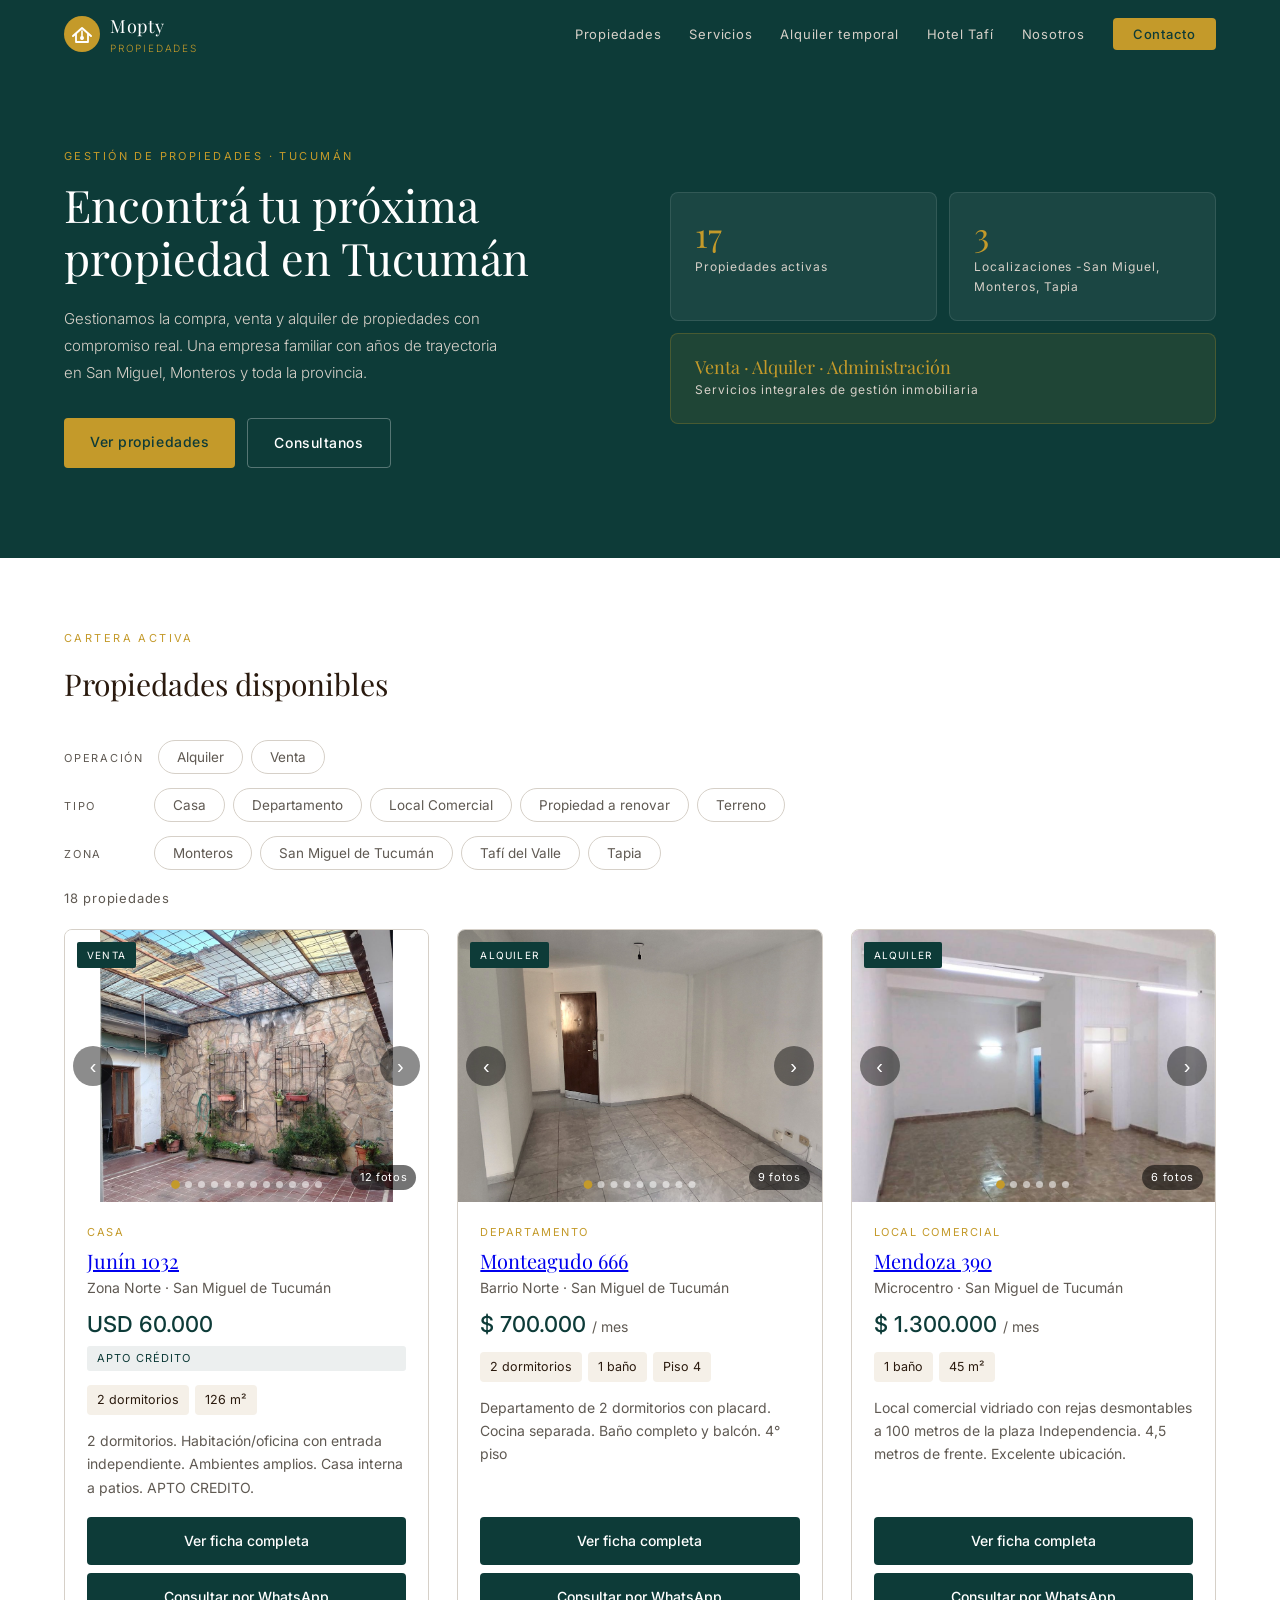
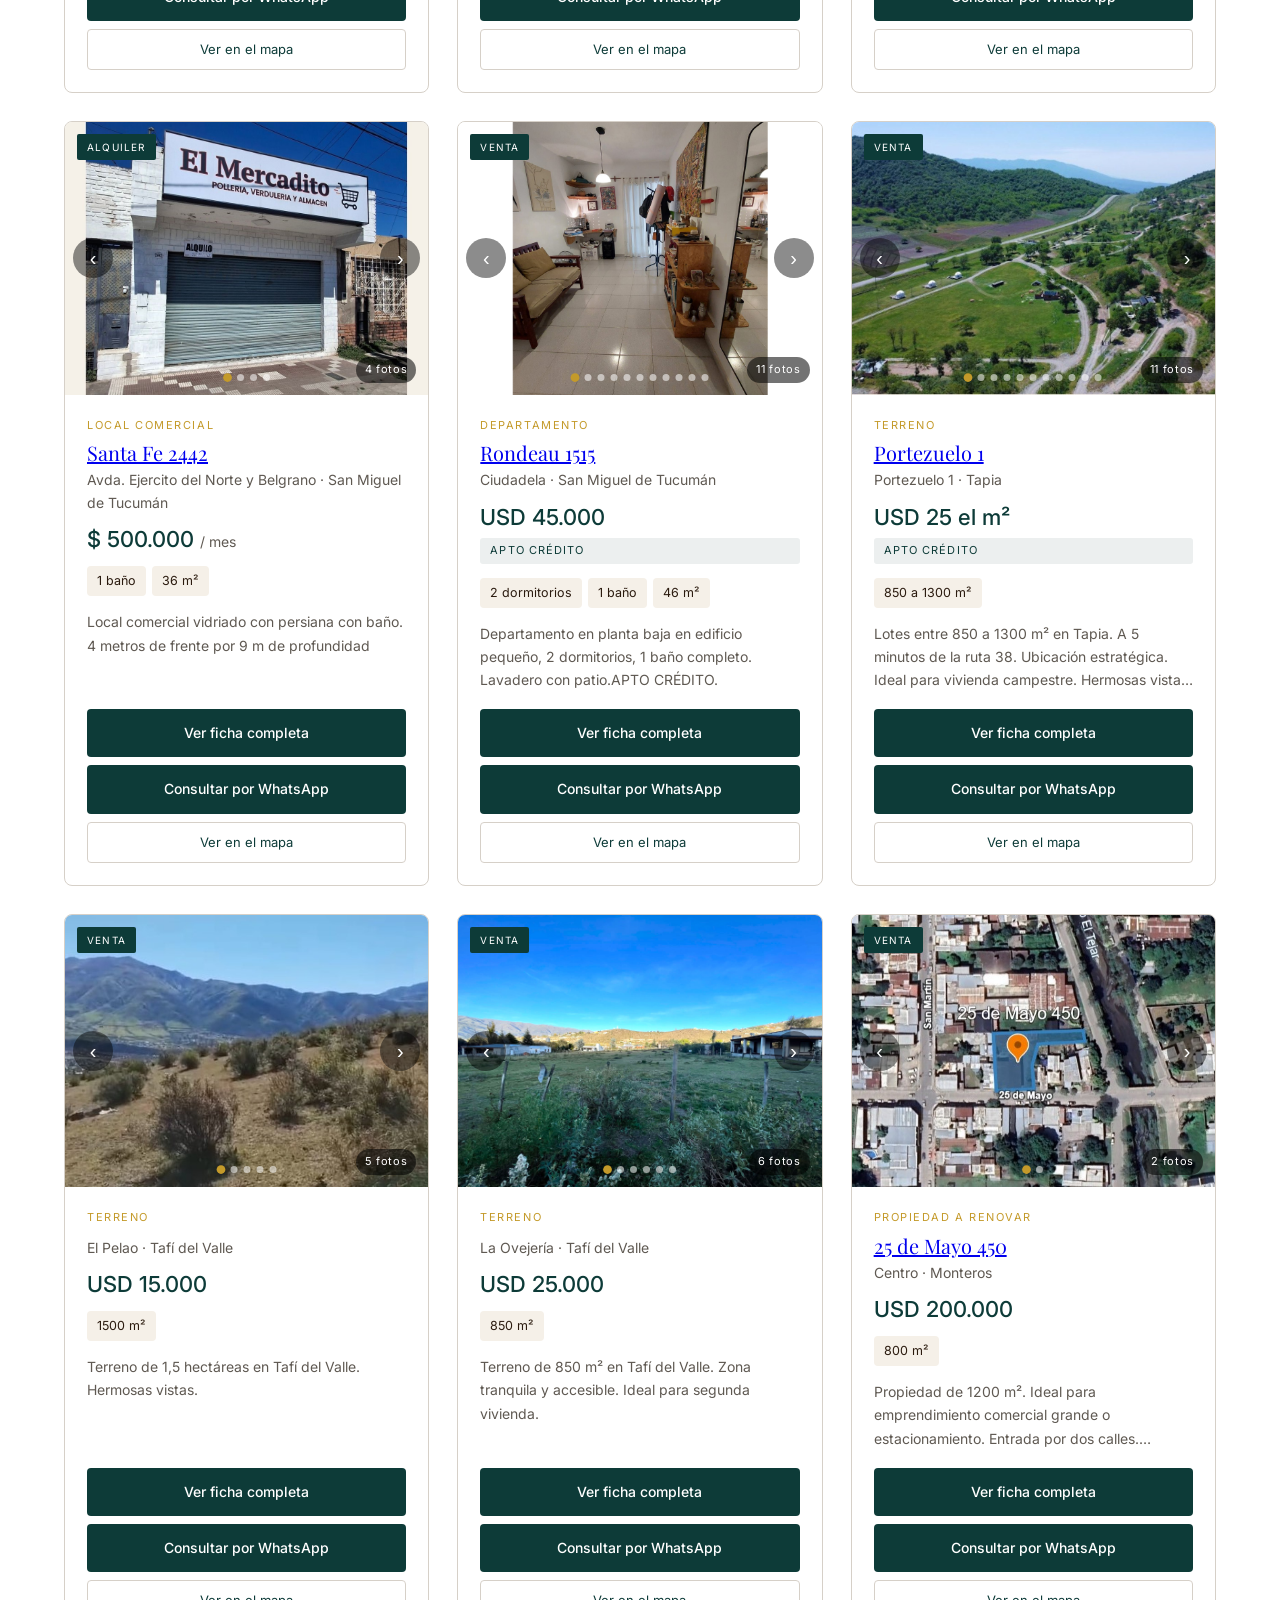
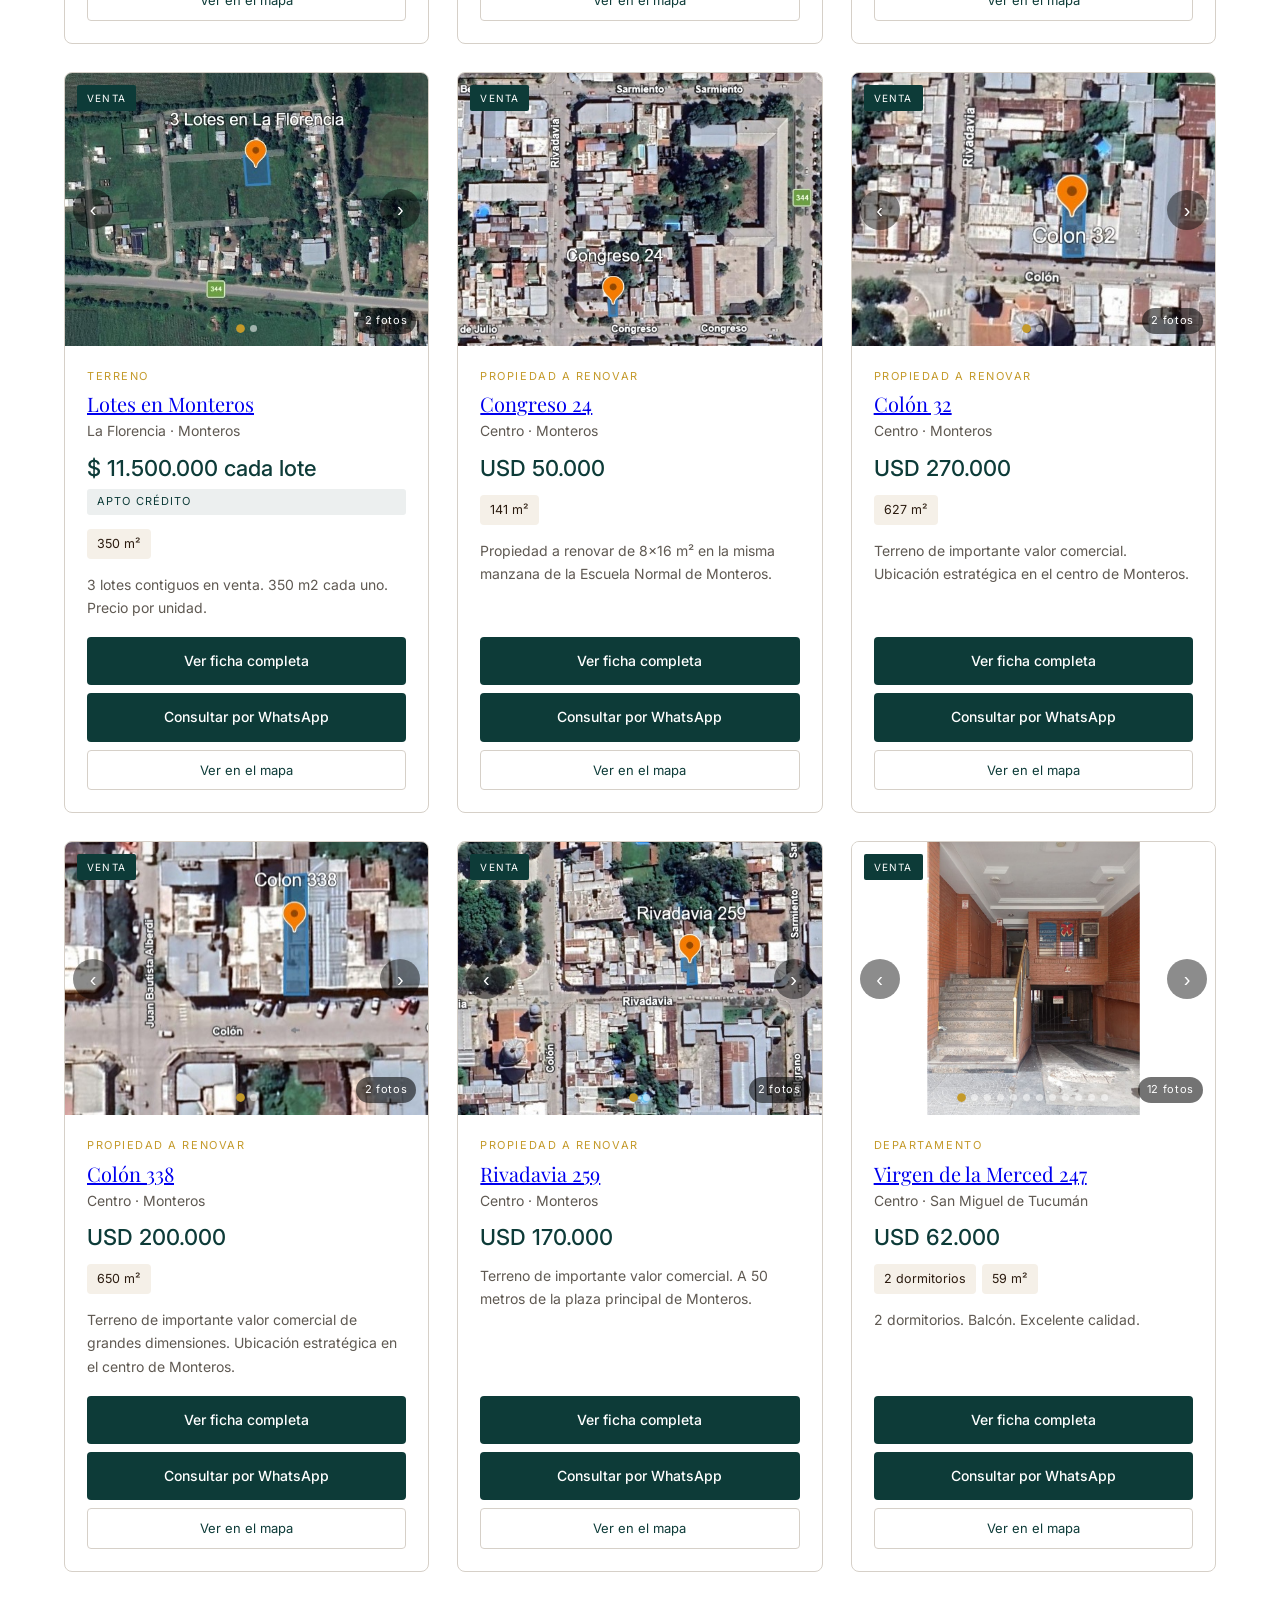
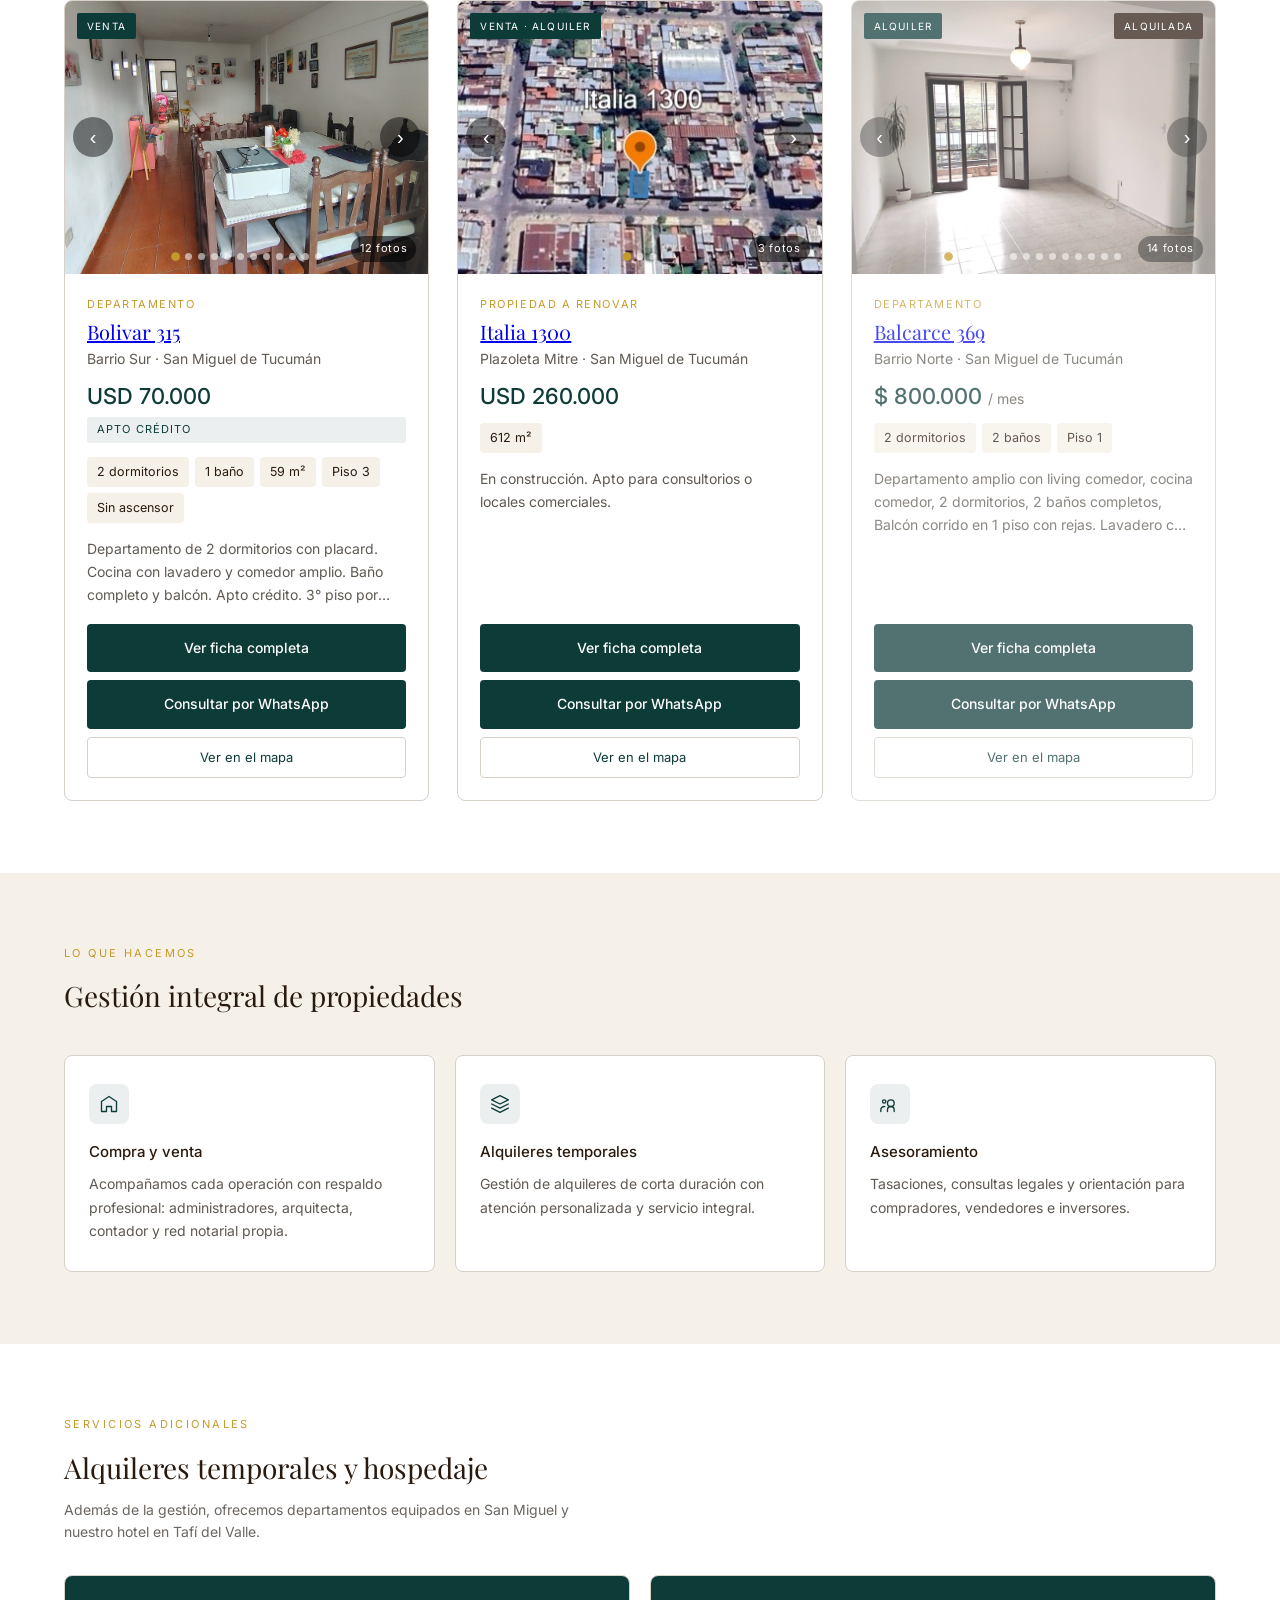
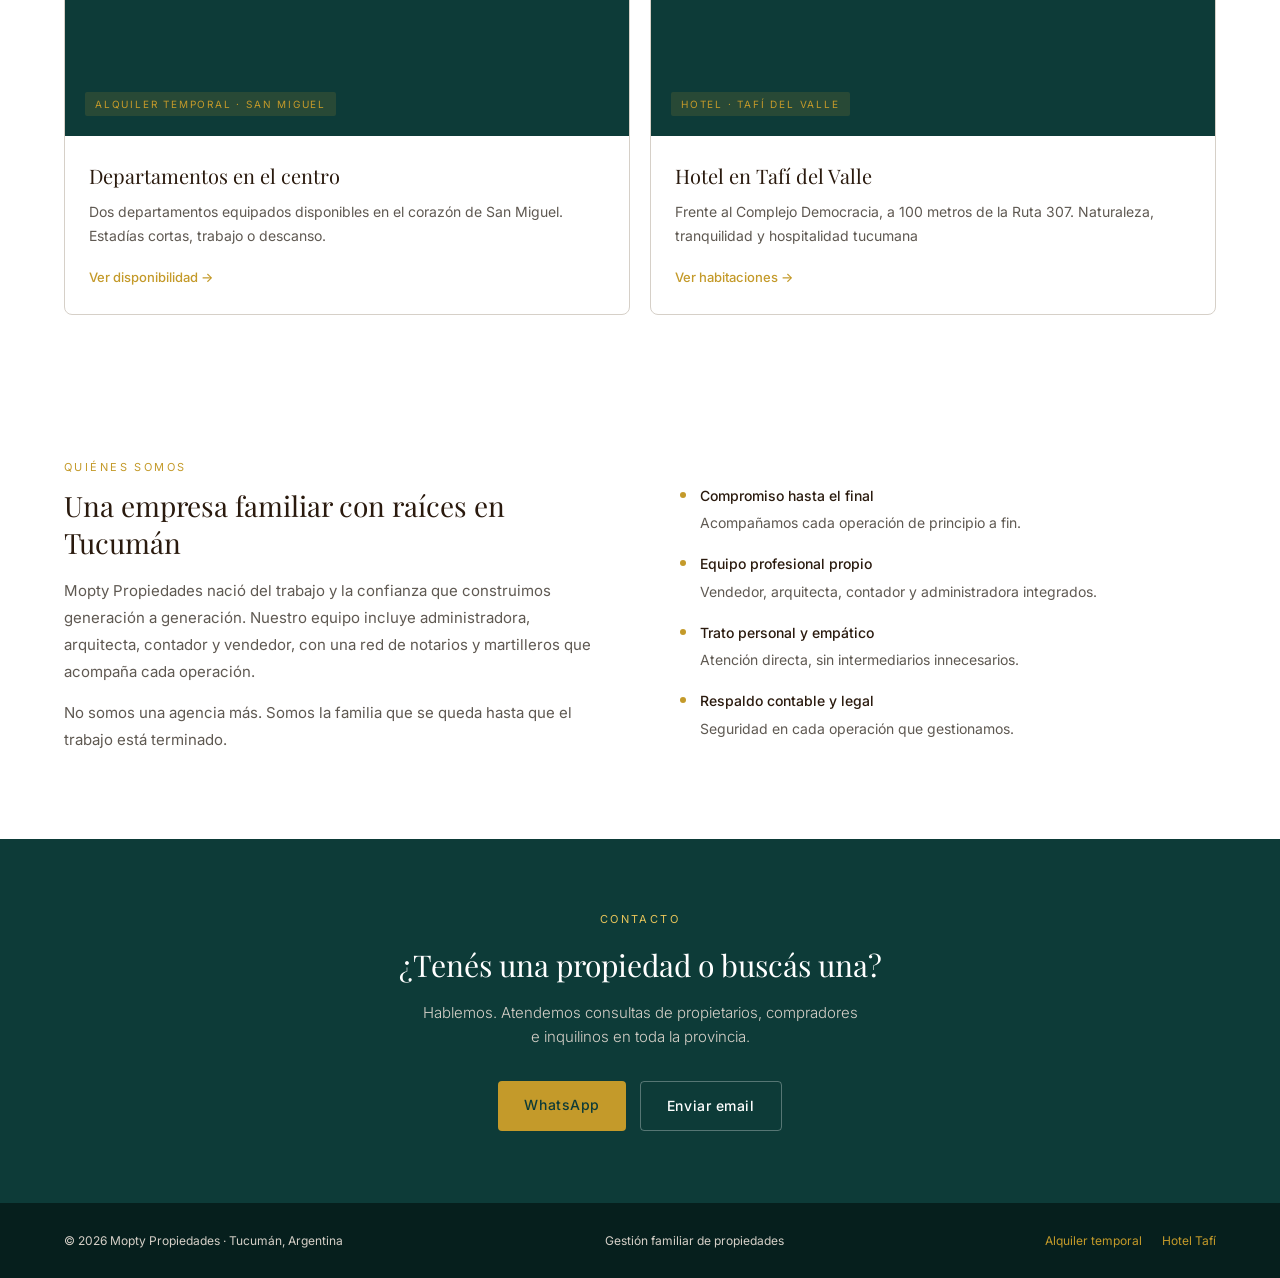
==== commit 5b7d981d: "Make property address clickable and add details link Updated the property address to be a clickable " ====
--- a/index.html
+++ b/index.html
@@ -369,13 +369,14 @@
       </div>
       <div class="prop-card-body">
         <div class="prop-tipo">${esc(p.tipo)}</div>
-        <h3 class="prop-direccion">${esc(p.direccion)}</h3>
+        <h3 class="prop-direccion"><a href="propiedad.html?id=${p.id}">${esc(p.direccion)}</a></h3>
         <div class="prop-ciudad">${p.barrio ? esc(p.barrio) + ' · ' : ''}${esc(p.ciudad)}</div>
         <div class="prop-precio">${formatPrecio(p)}</div>
         ${p.aptoCredito ? `<span class="prop-credito">Apto crédito</span>` : ''}
         ${chips(p)}
         <p class="prop-desc">${esc(p.descripcion)}</p>
         <div class="prop-actions">
+          <a class="prop-cta prop-cta-ficha" href="propiedad.html?id=${p.id}">Ver ficha completa</a>
           <a class="prop-cta" href="${mensajeWA(p)}" target="_blank" rel="noopener">Consultar por WhatsApp</a>
           ${p.mapa ? `<a class="prop-mapa" href="${esc(p.mapa)}" target="_blank" rel="noopener">Ver en el mapa</a>` : ''}
         </div>
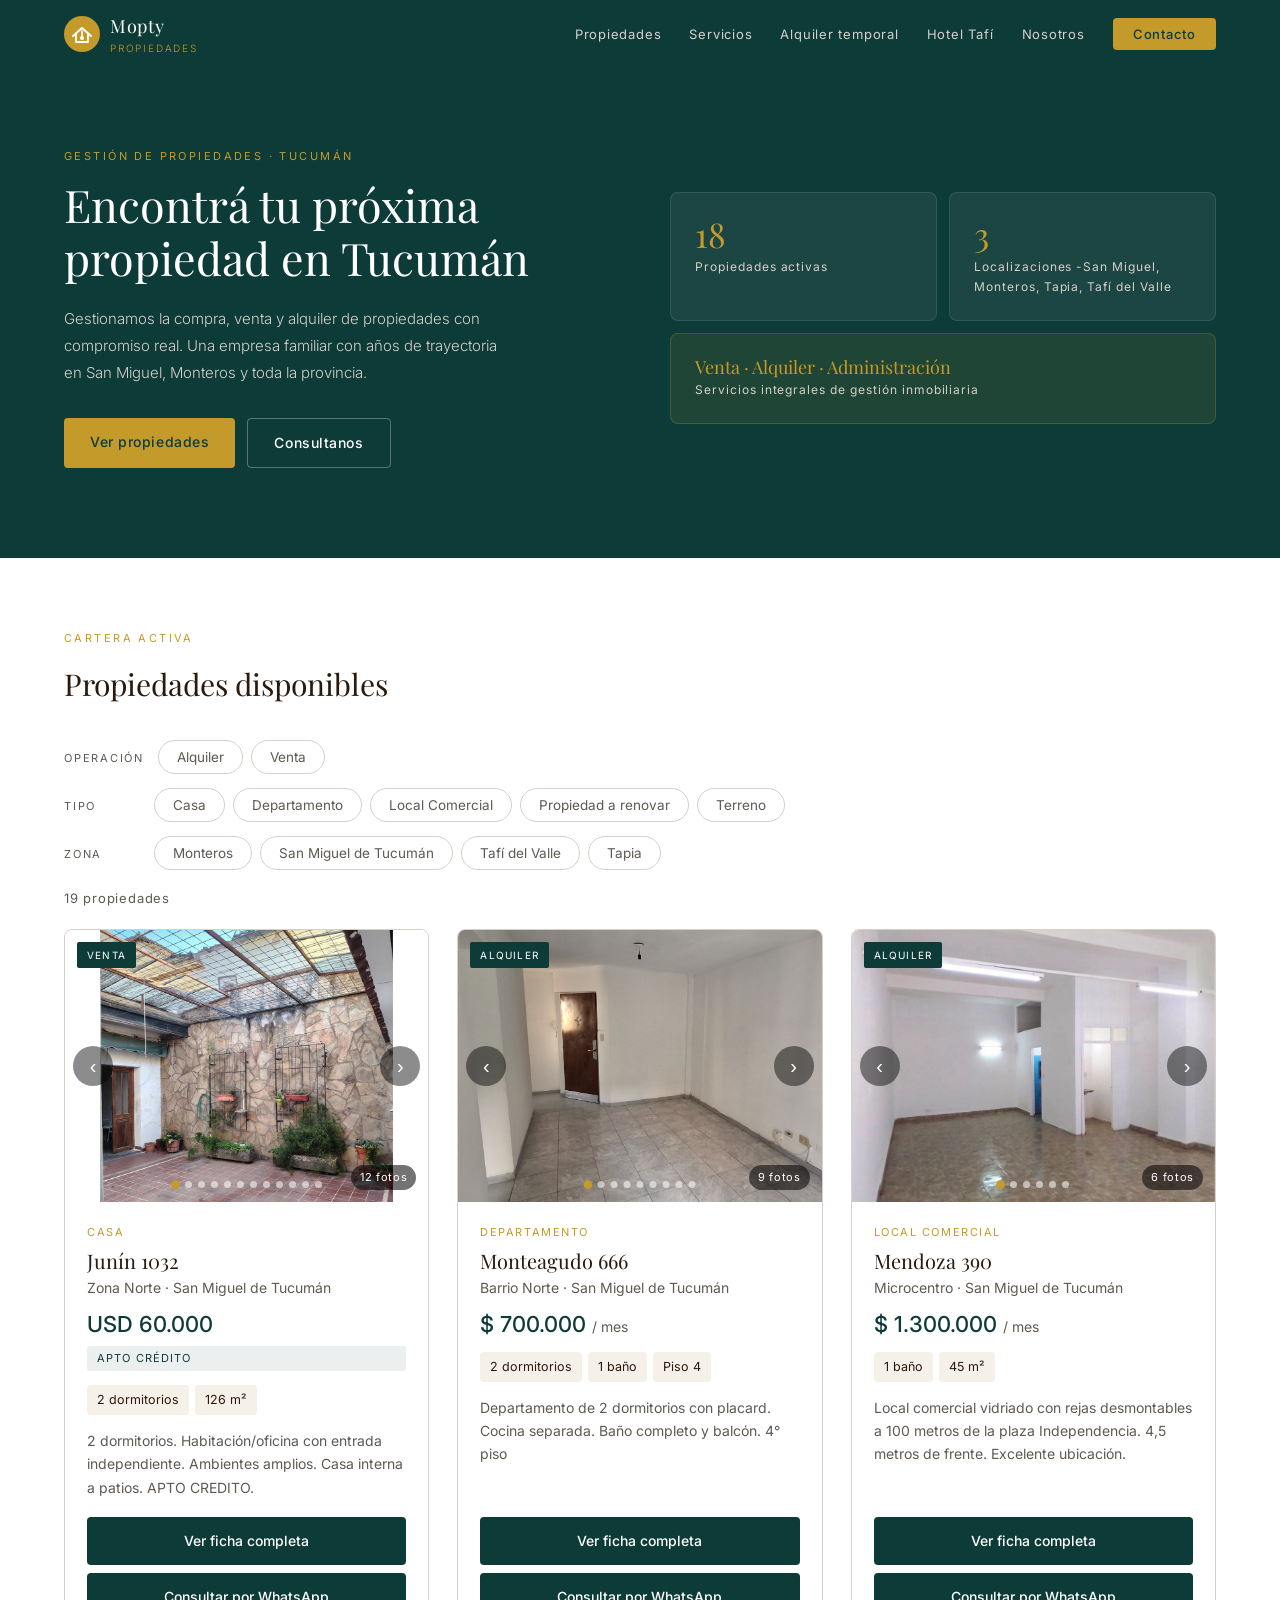
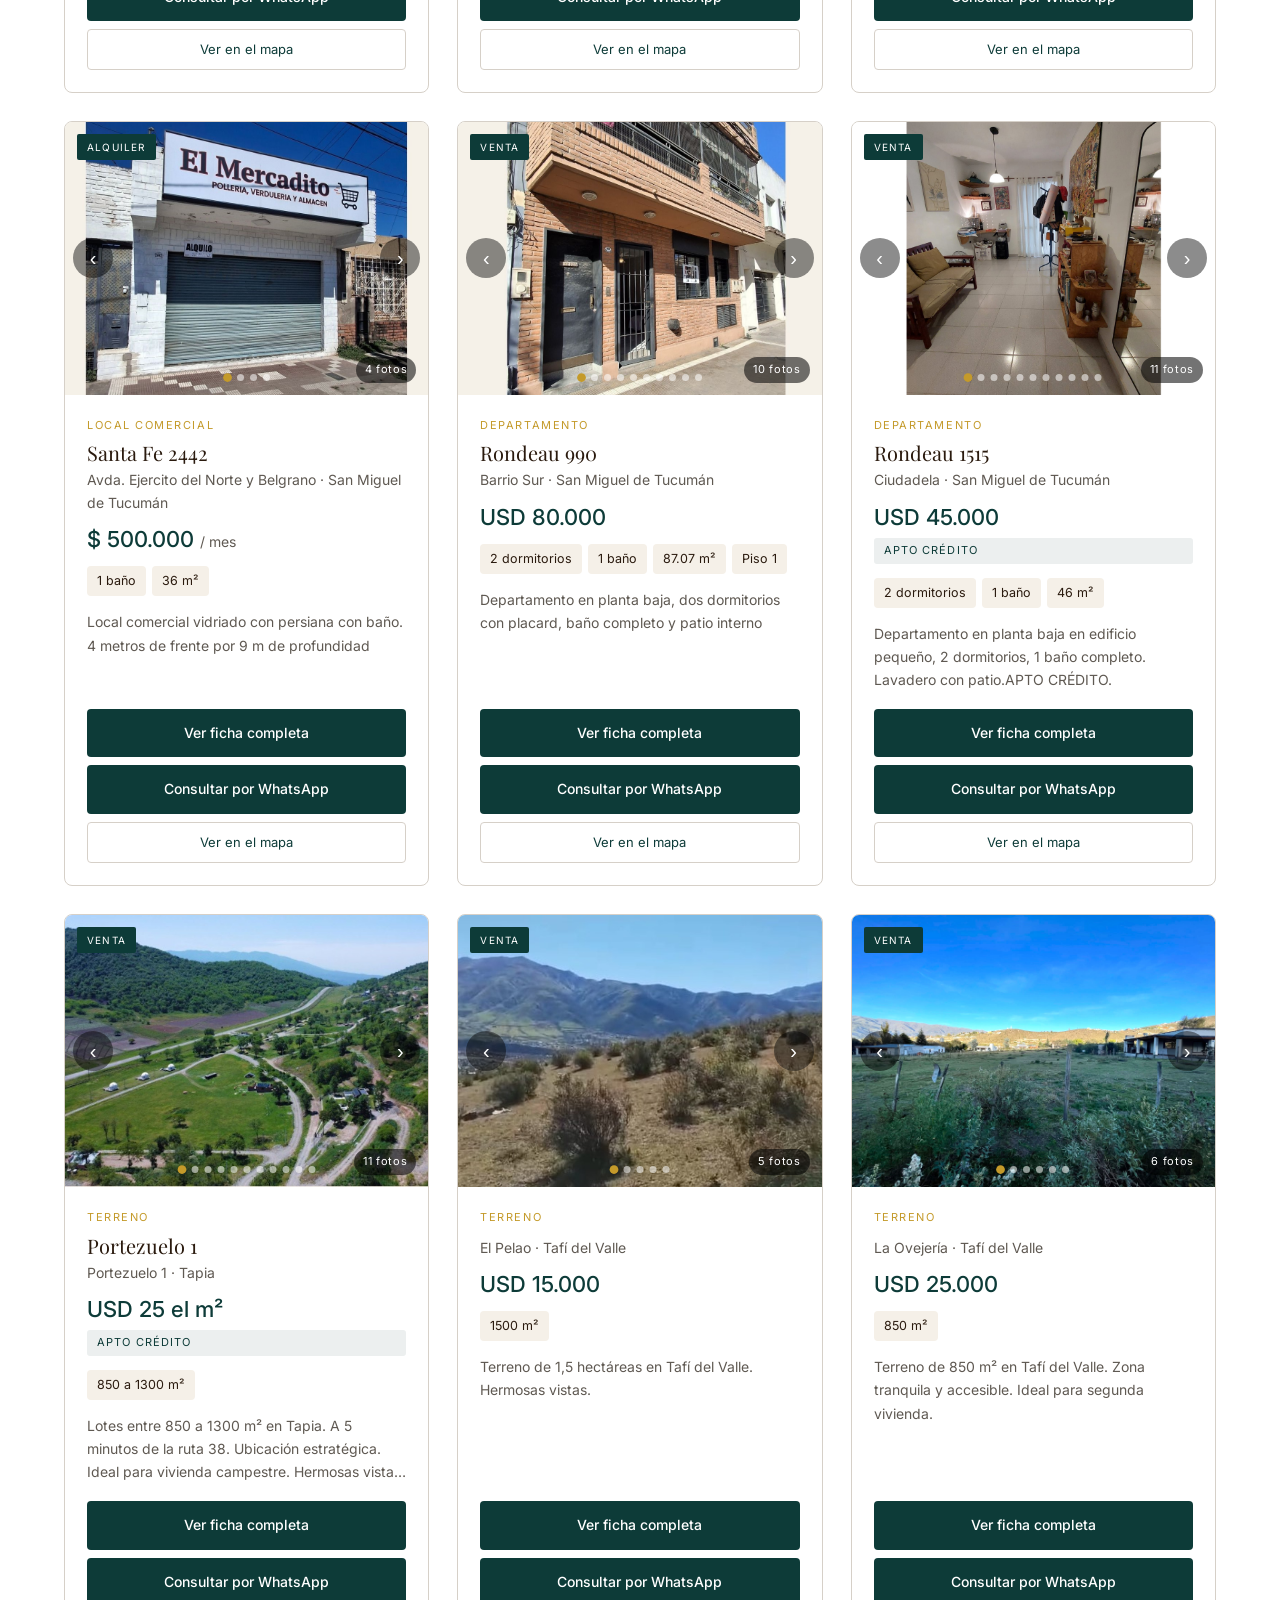
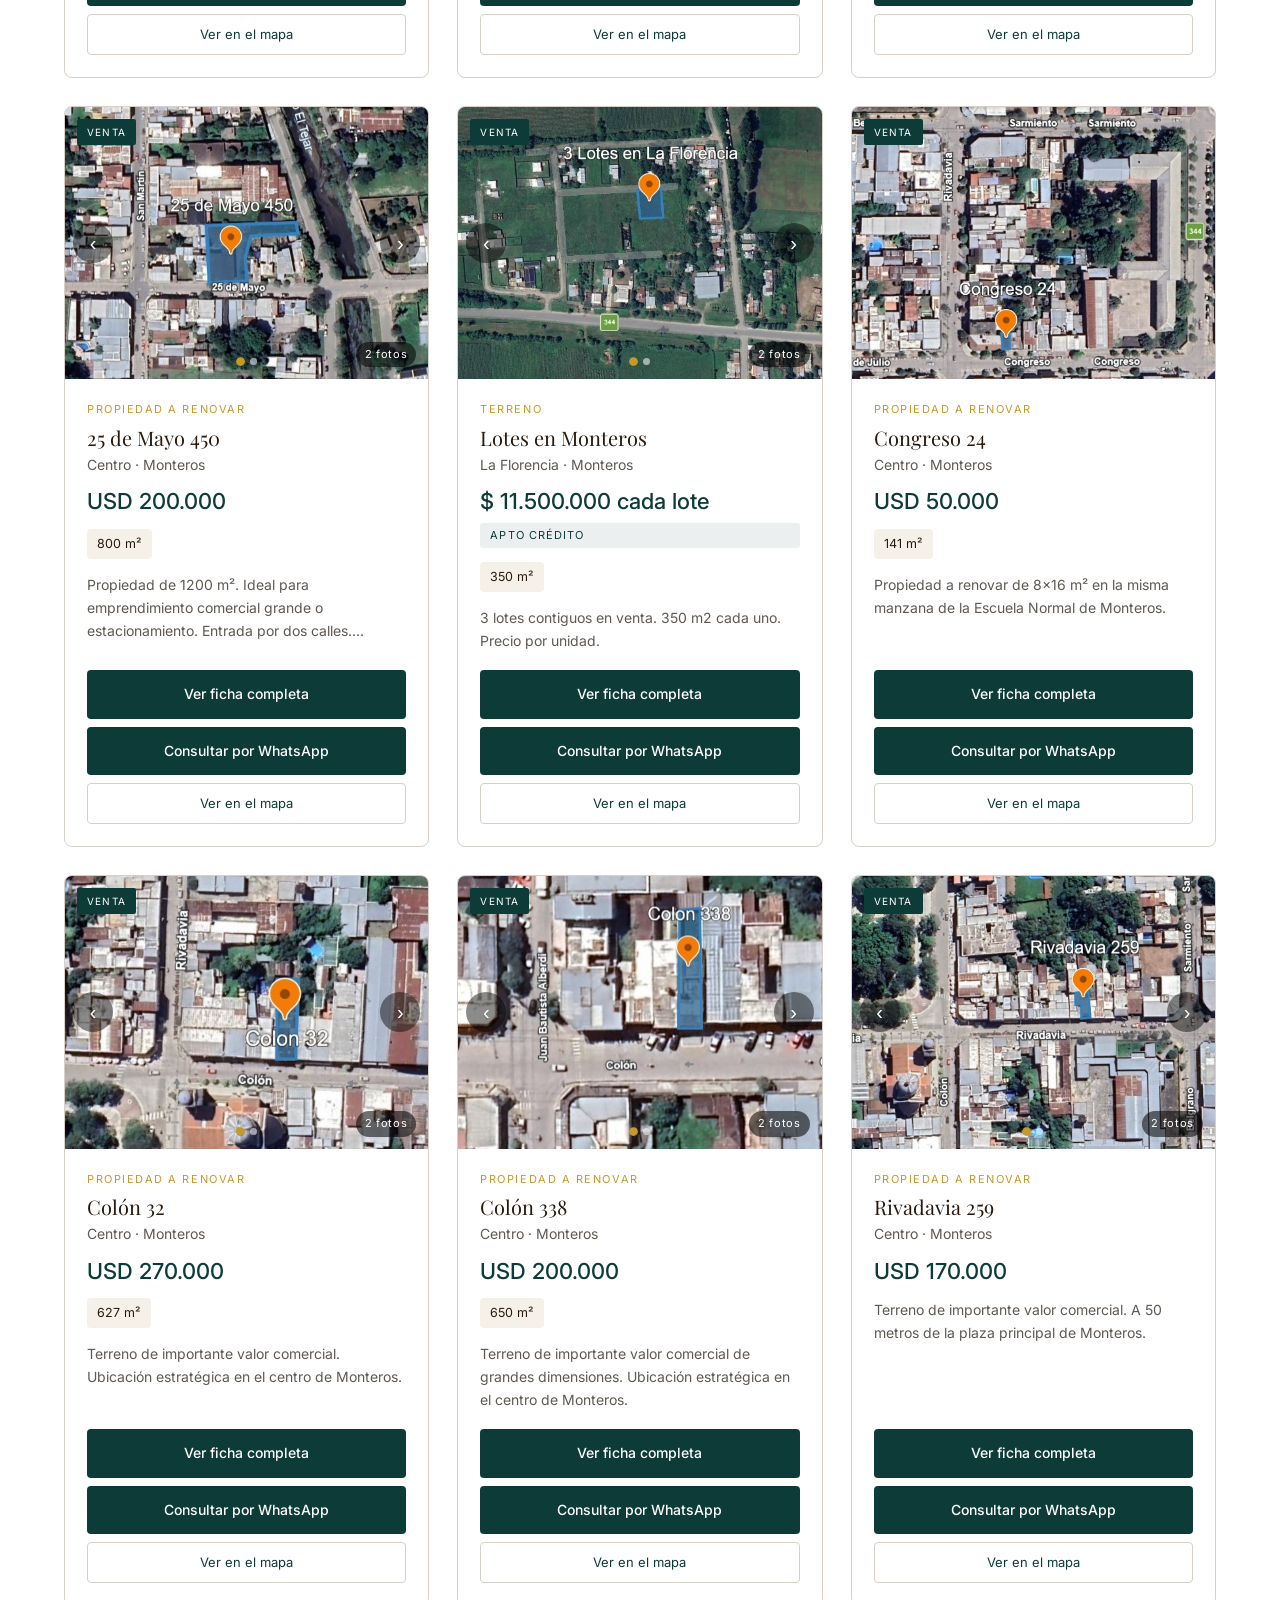
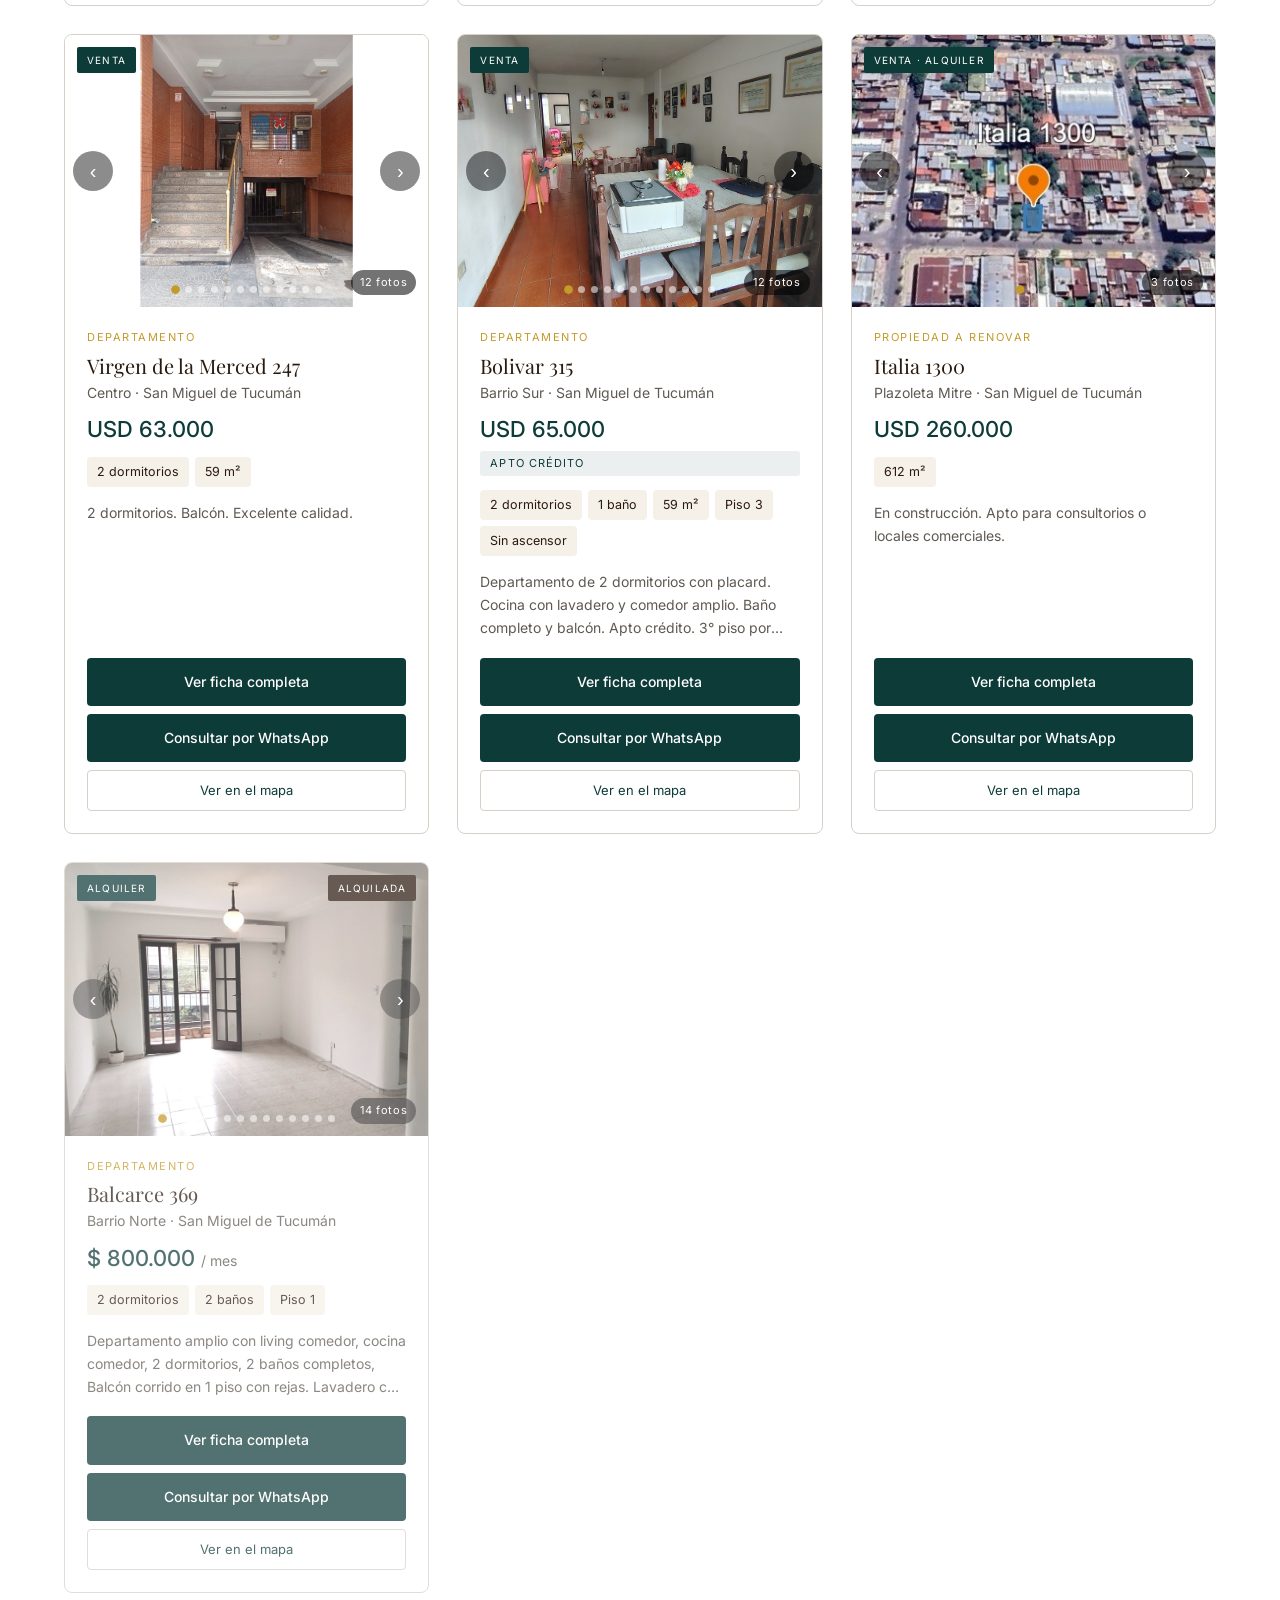
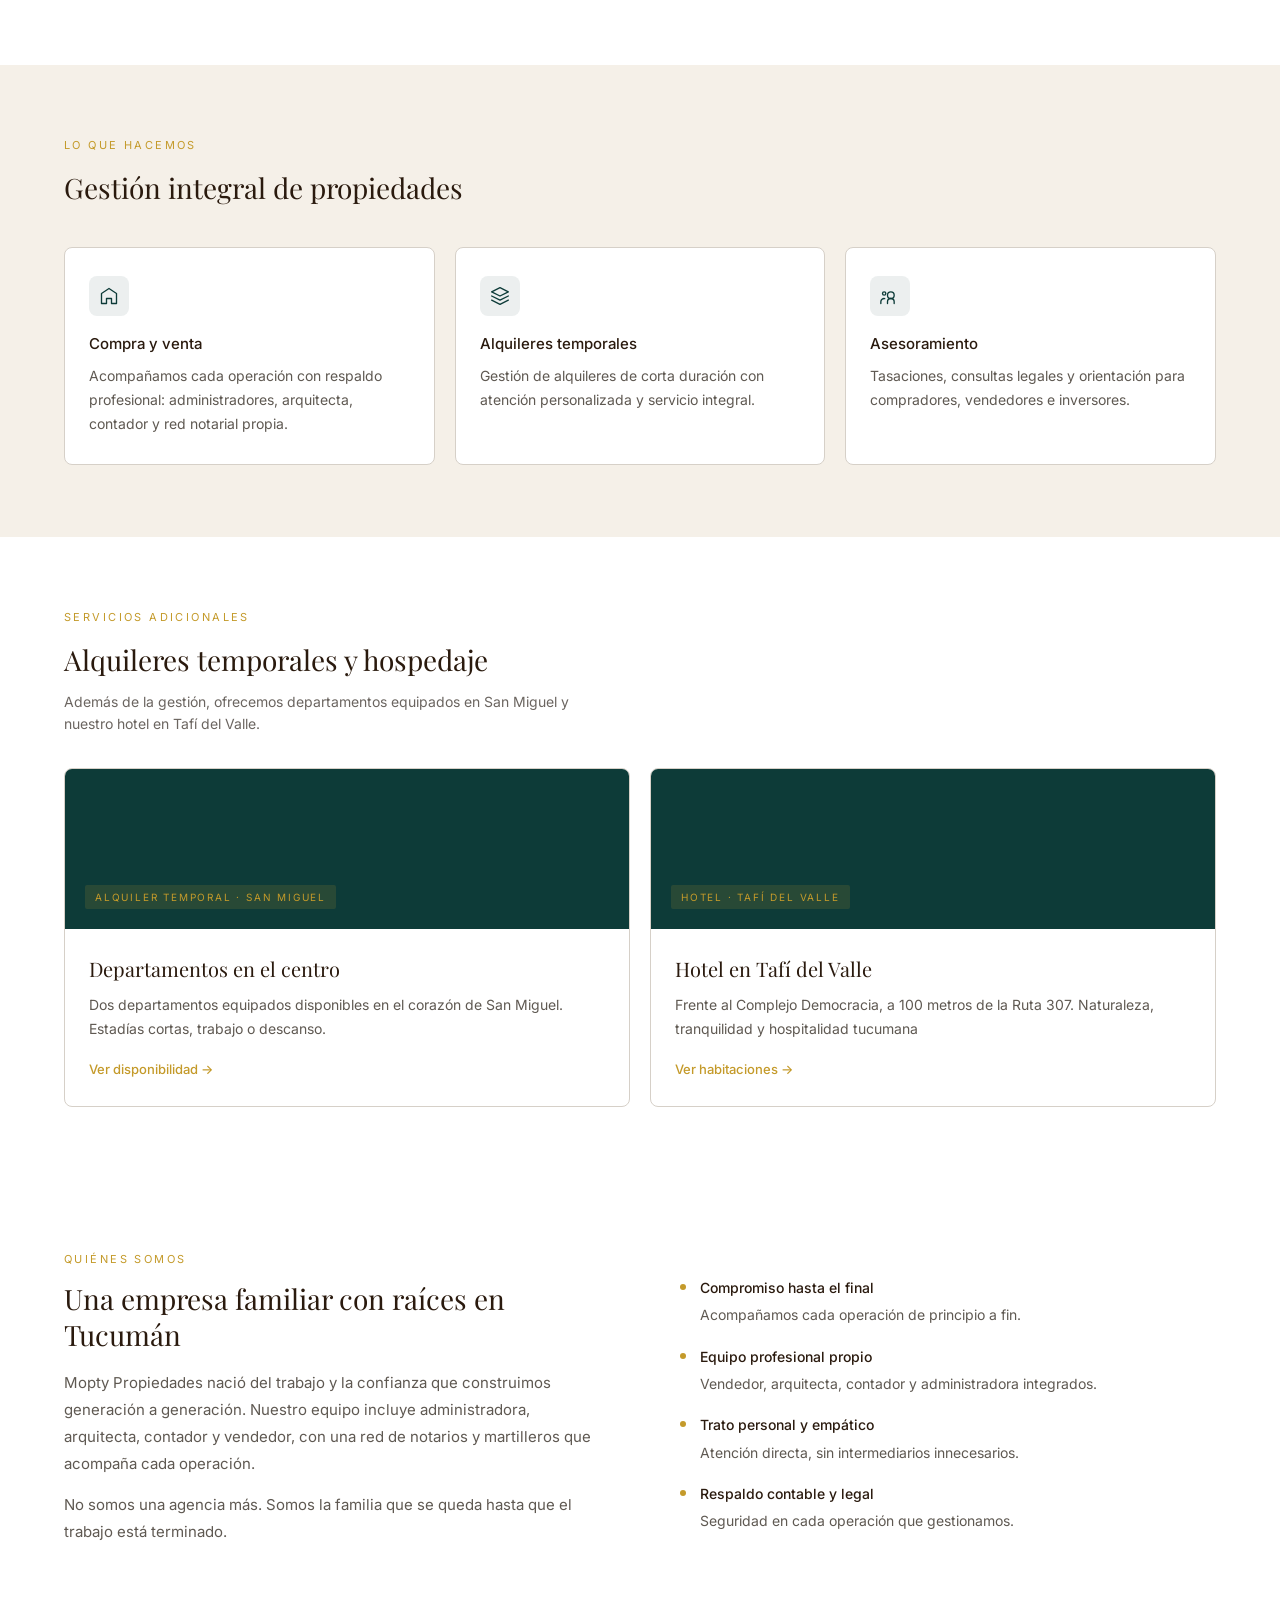
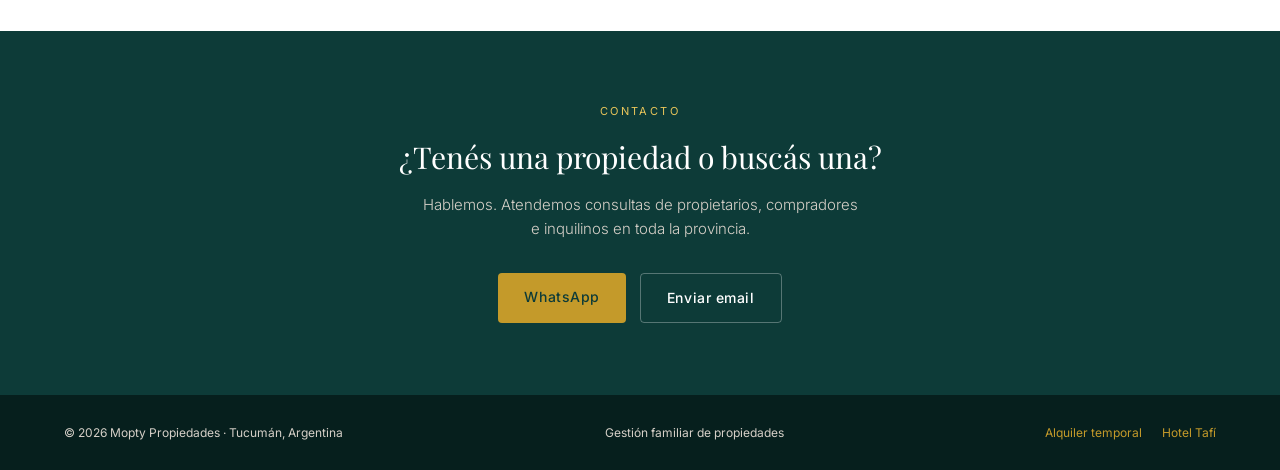
==== commit 33f48e1d: "modif" ====
--- a/index.html
+++ b/index.html
@@ -46,12 +46,12 @@
   </div>
   <div class="hero-stats">
     <div class="stat-card">
-      <div class="stat-num">17</div>
+      <div class="stat-num">18</div>
       <div class="stat-label">Propiedades activas</div>
     </div>
     <div class="stat-card">
       <div class="stat-num">3</div>
-      <div class="stat-label">Localizaciones -San Miguel, Monteros, Tapia</div>
+      <div class="stat-label">Localizaciones -San Miguel, Monteros, Tapia, Tafí del Valle</div>
     </div>
     <div class="stat-card accent" style="grid-column: span 2;">
       <div class="stat-num" style="font-size:18px; margin-bottom:4px;">Venta · Alquiler · Administración</div>
--- a/css/style.css
+++ b/css/style.css
@@ -174,7 +174,10 @@
 }
 .prop-empty p { font-size: 15px; color: var(--gray); margin-bottom: 20px; }
 .prop-empty-actions { display: flex; gap: 12px; justify-content: center; flex-wrap: wrap; }
-
+.prop-direccion a { color: inherit; text-decoration: none; }
+.prop-direccion a:hover { color: var(--gold); }
+.prop-cta-ficha { background: var(--verde); color: #fff; }
+.prop-cta-ficha:hover { background: var(--verde-lt); }
 /* SERVICIOS */
 .servicios { background: var(--beige); padding: 72px 5%; }
 .servicios-grid { display: grid; grid-template-columns: repeat(auto-fit, minmax(220px, 1fr)); gap: 20px; margin-top: 36px; }
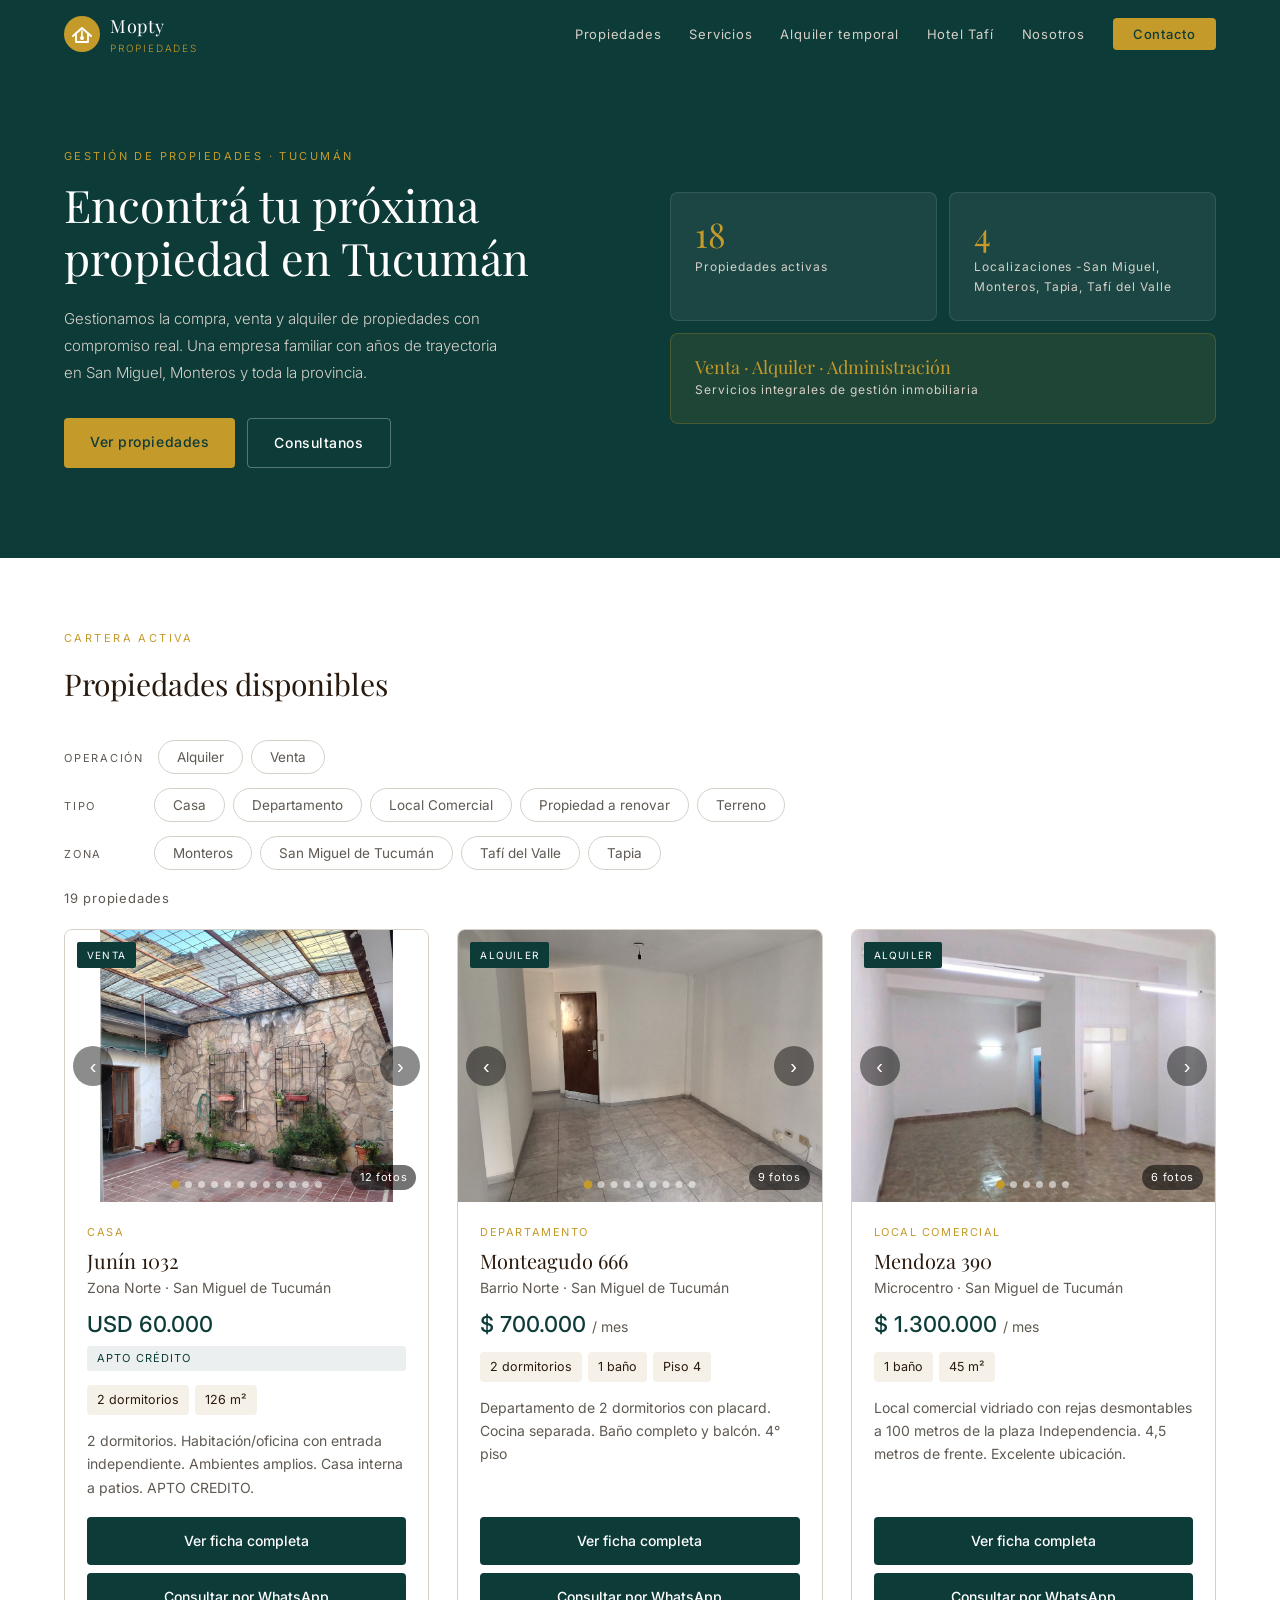
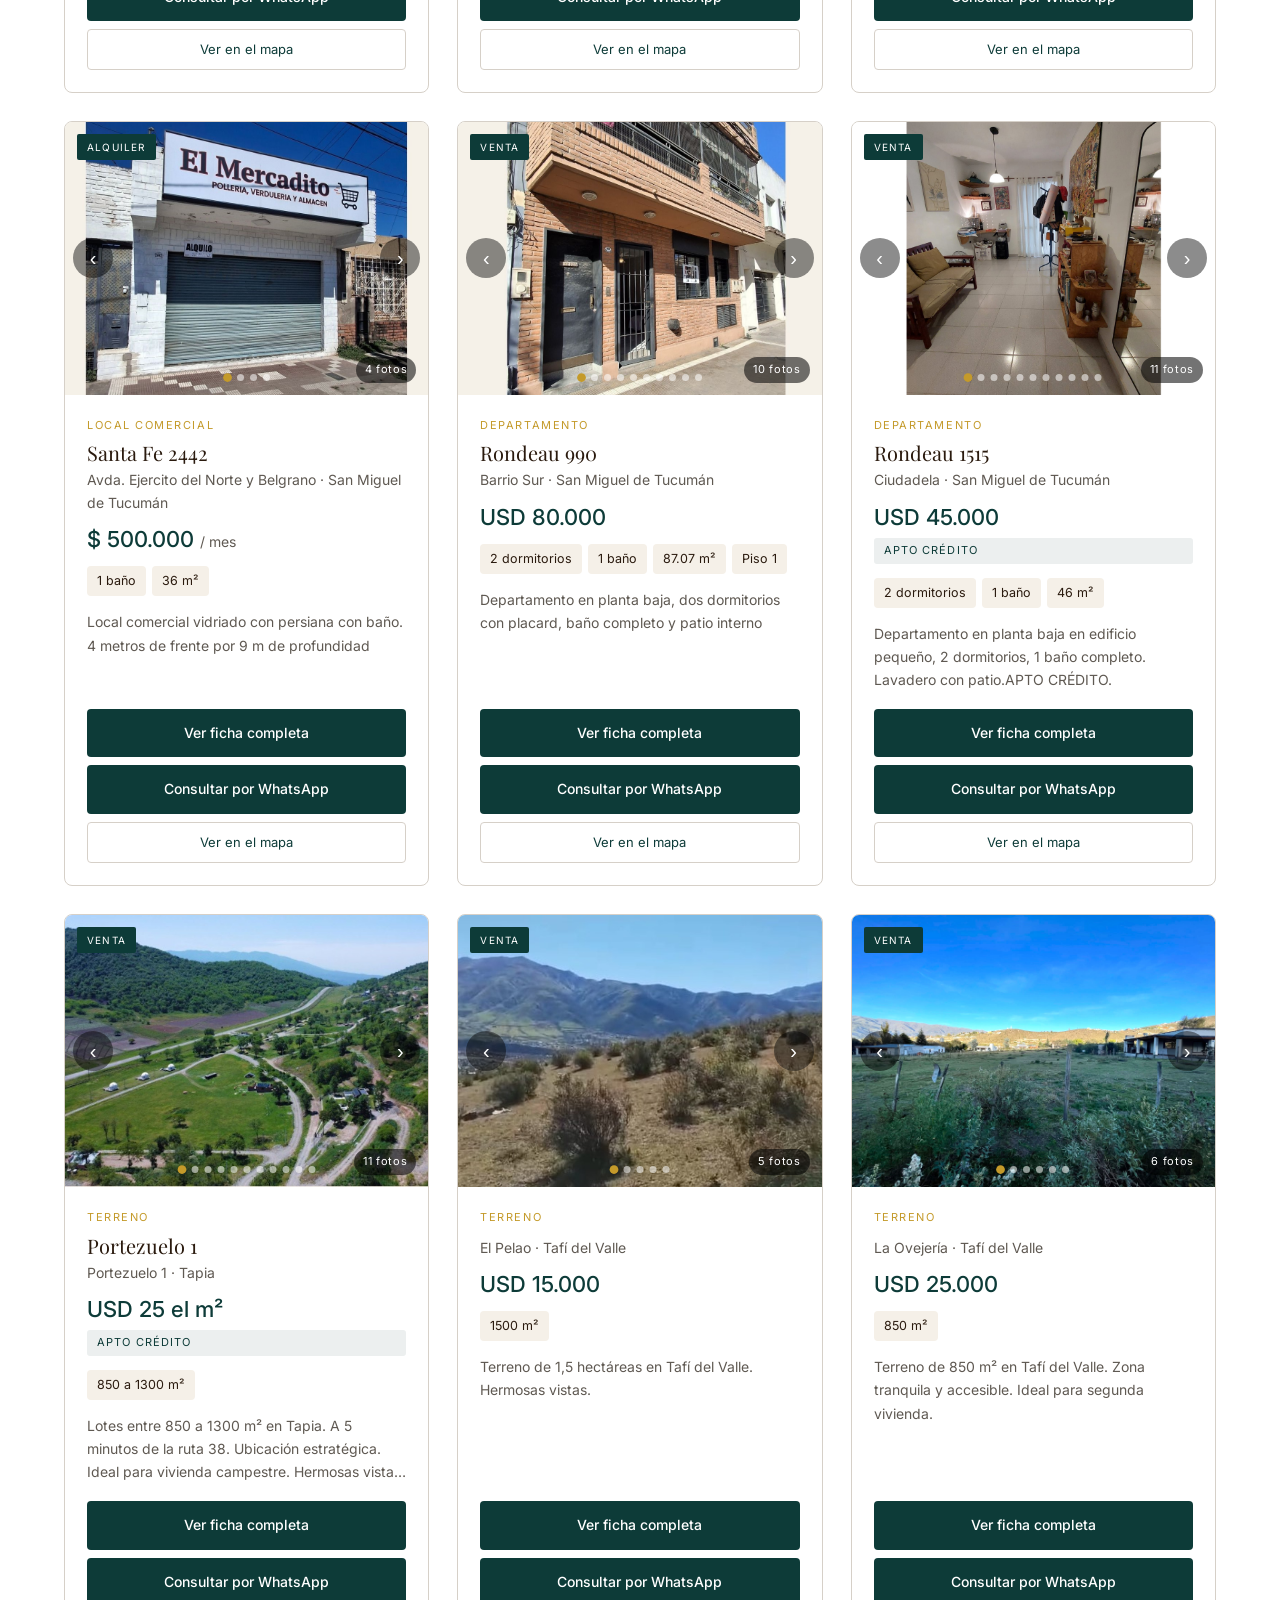
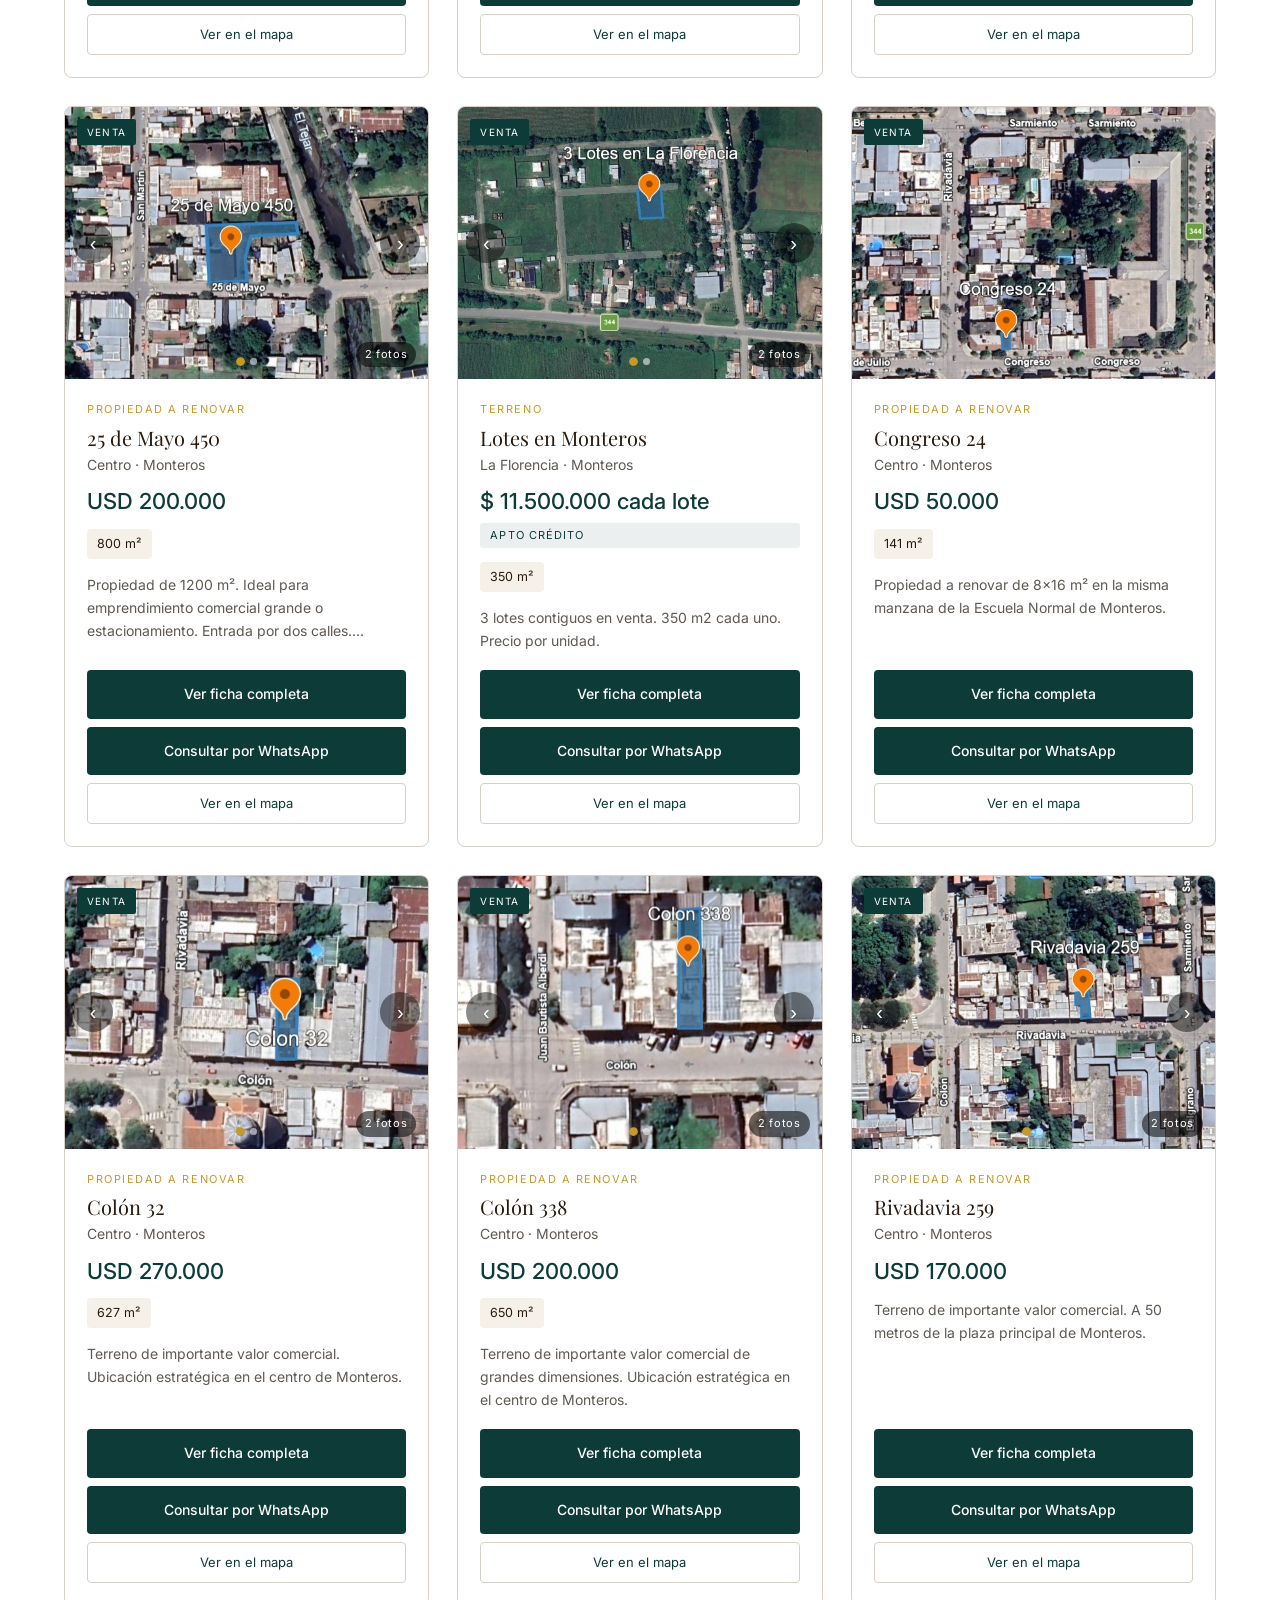
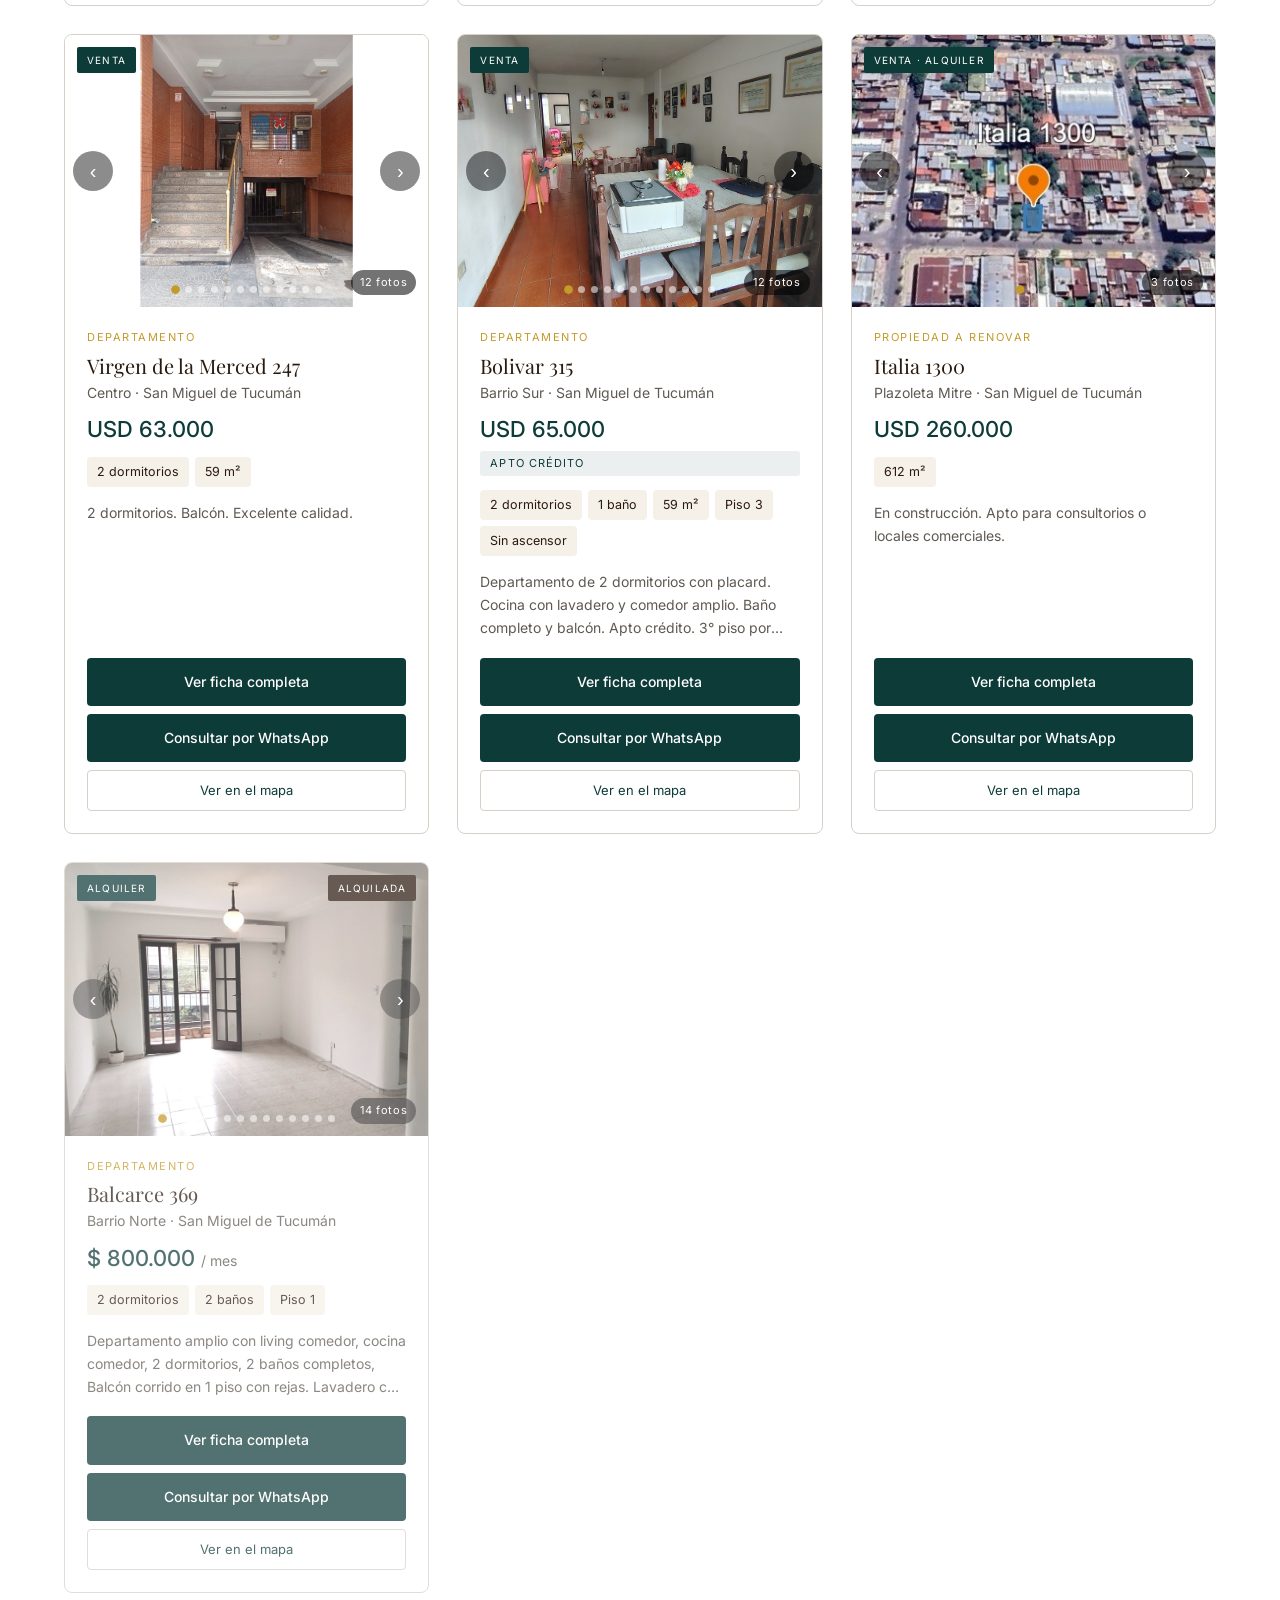
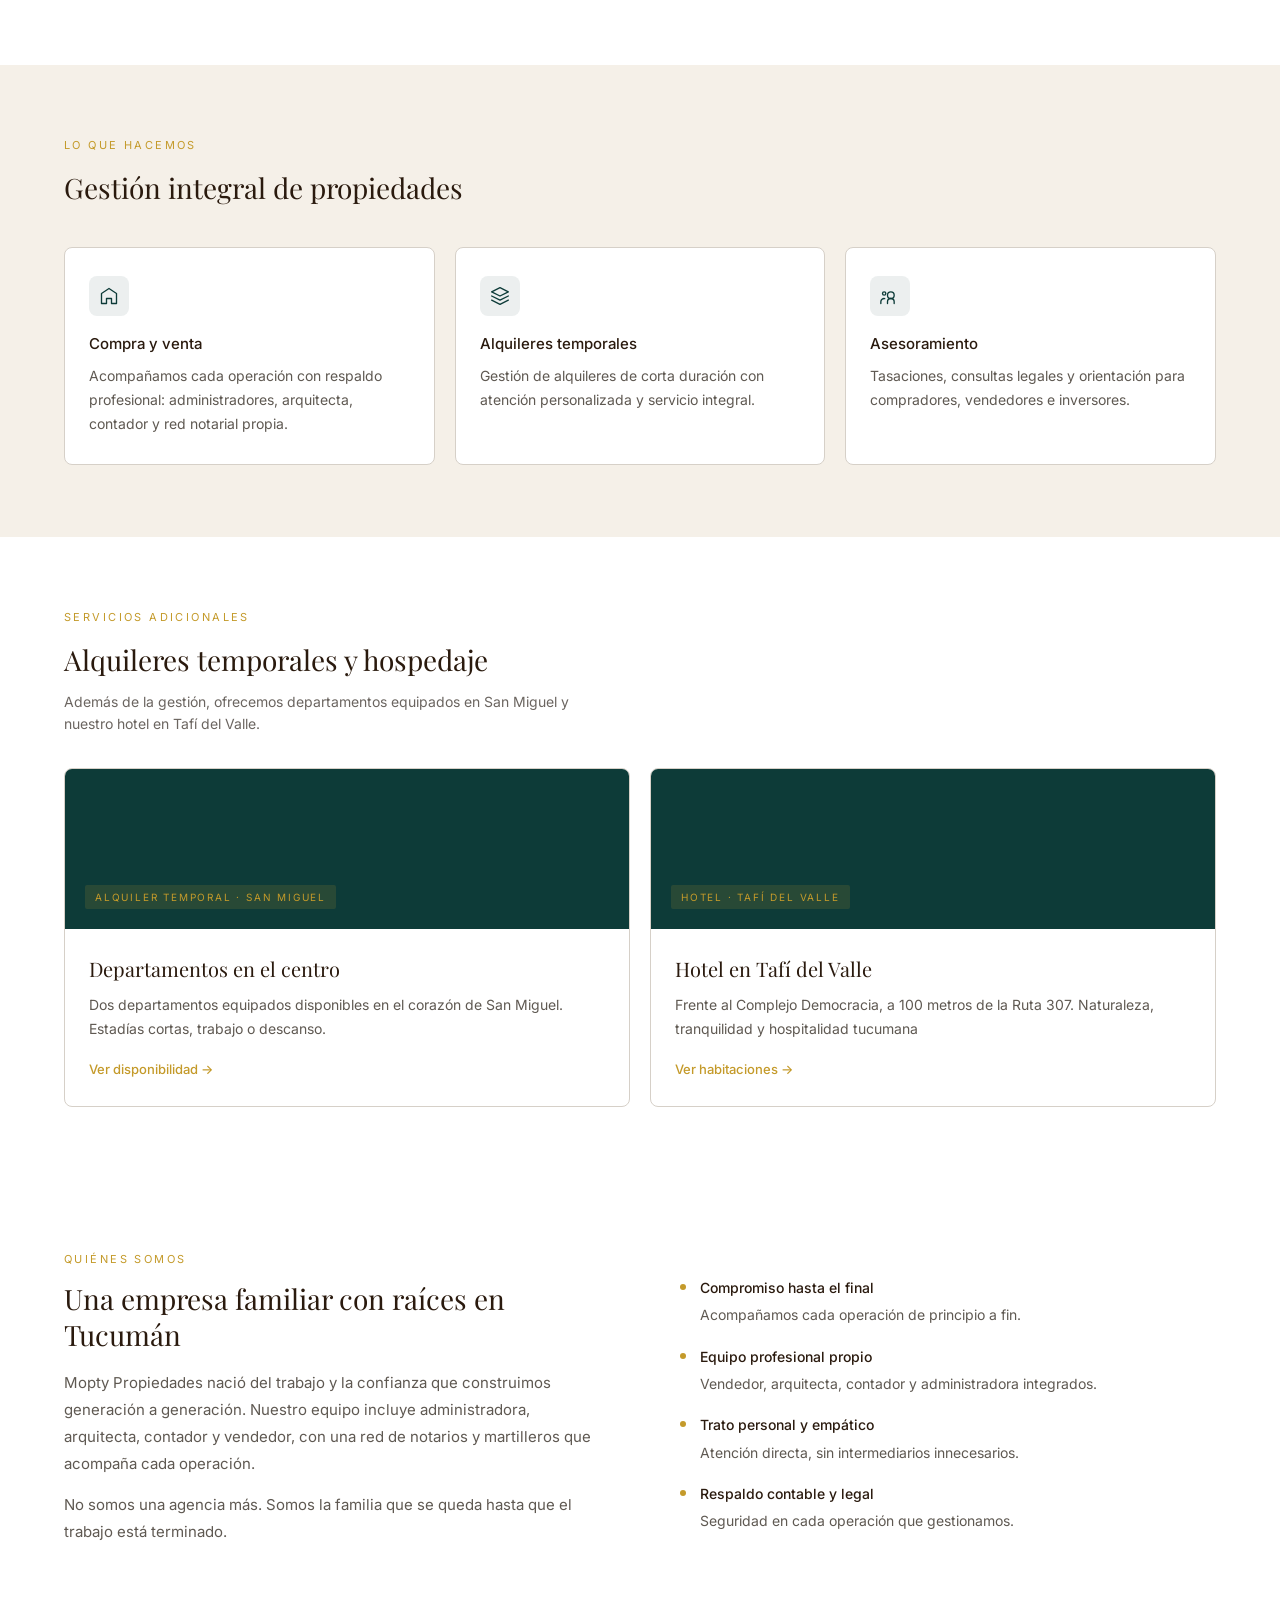
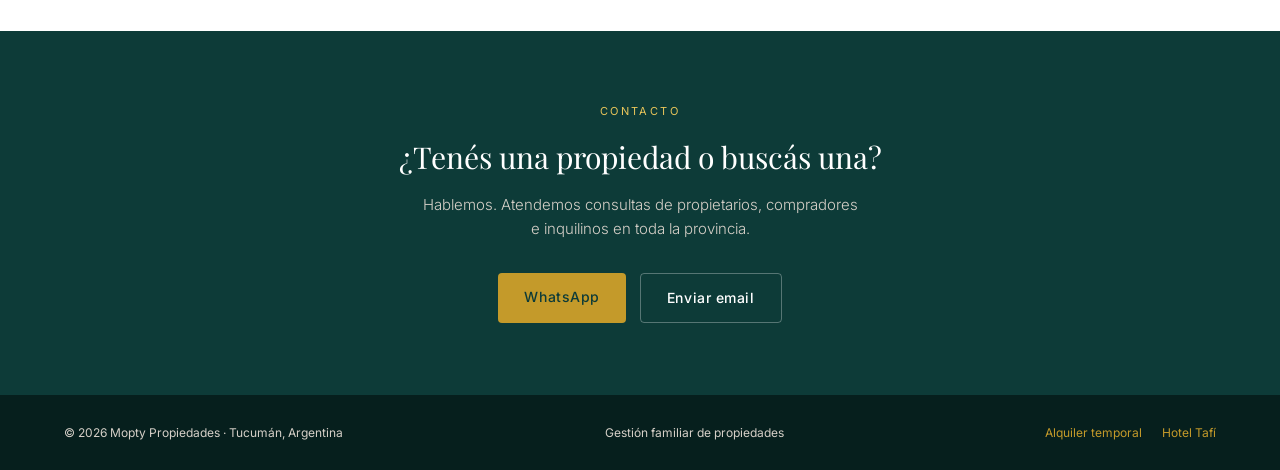
==== commit 2cada0b7: "4" ====
--- a/index.html
+++ b/index.html
@@ -50,7 +50,7 @@
       <div class="stat-label">Propiedades activas</div>
     </div>
     <div class="stat-card">
-      <div class="stat-num">3</div>
+      <div class="stat-num">4</div>
       <div class="stat-label">Localizaciones -San Miguel, Monteros, Tapia, Tafí del Valle</div>
     </div>
     <div class="stat-card accent" style="grid-column: span 2;">
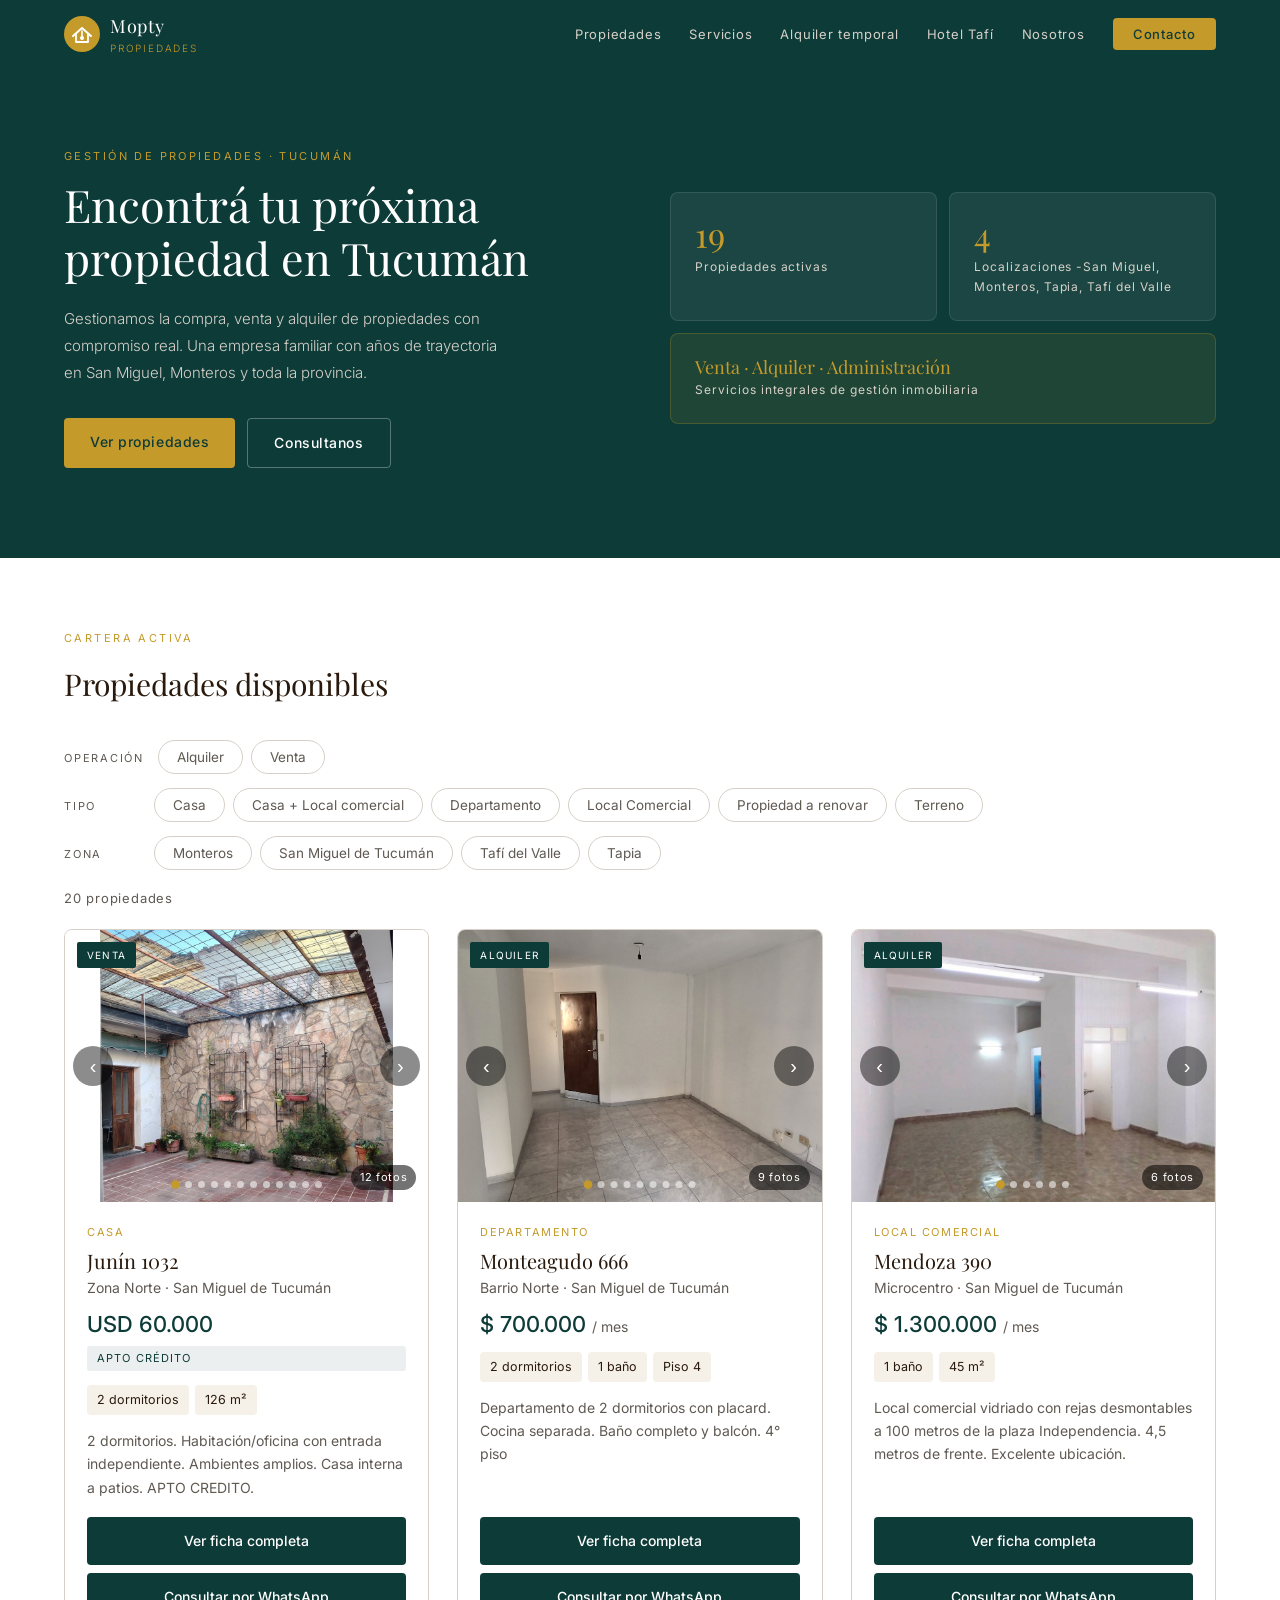
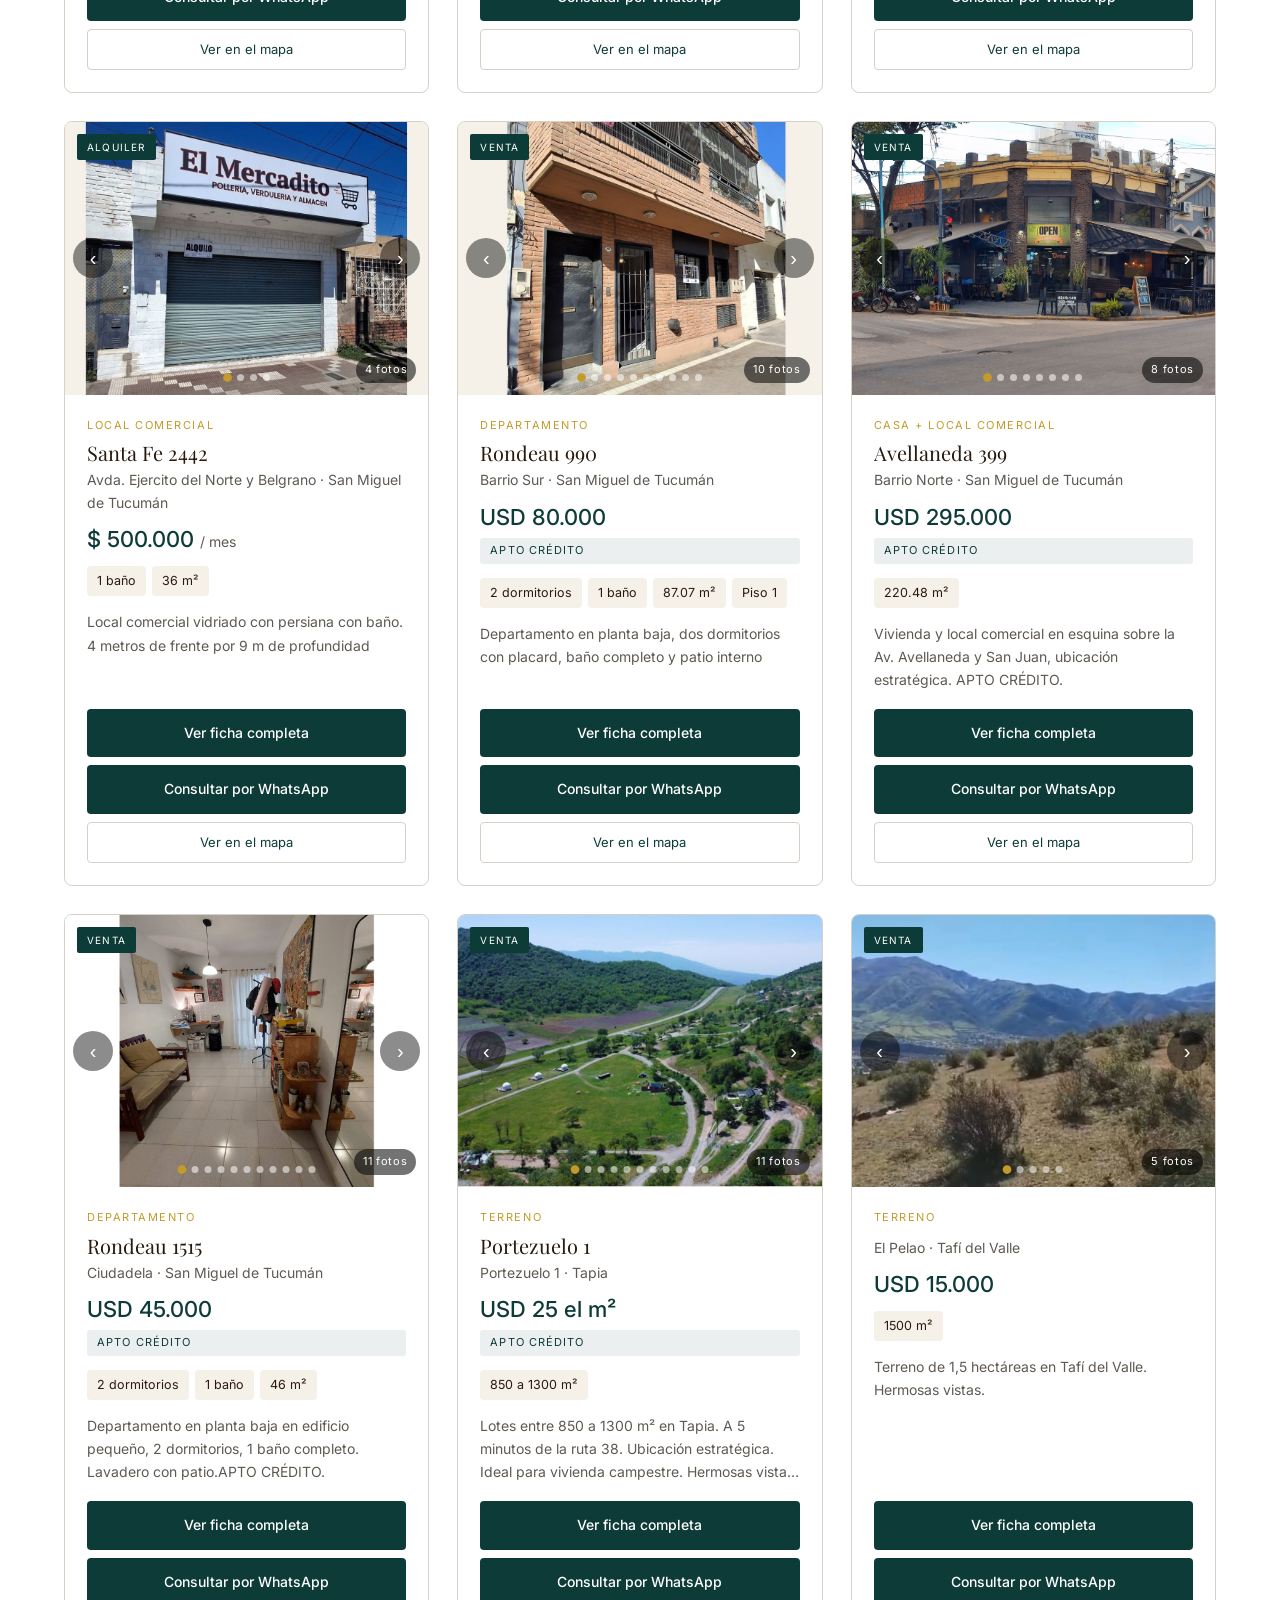
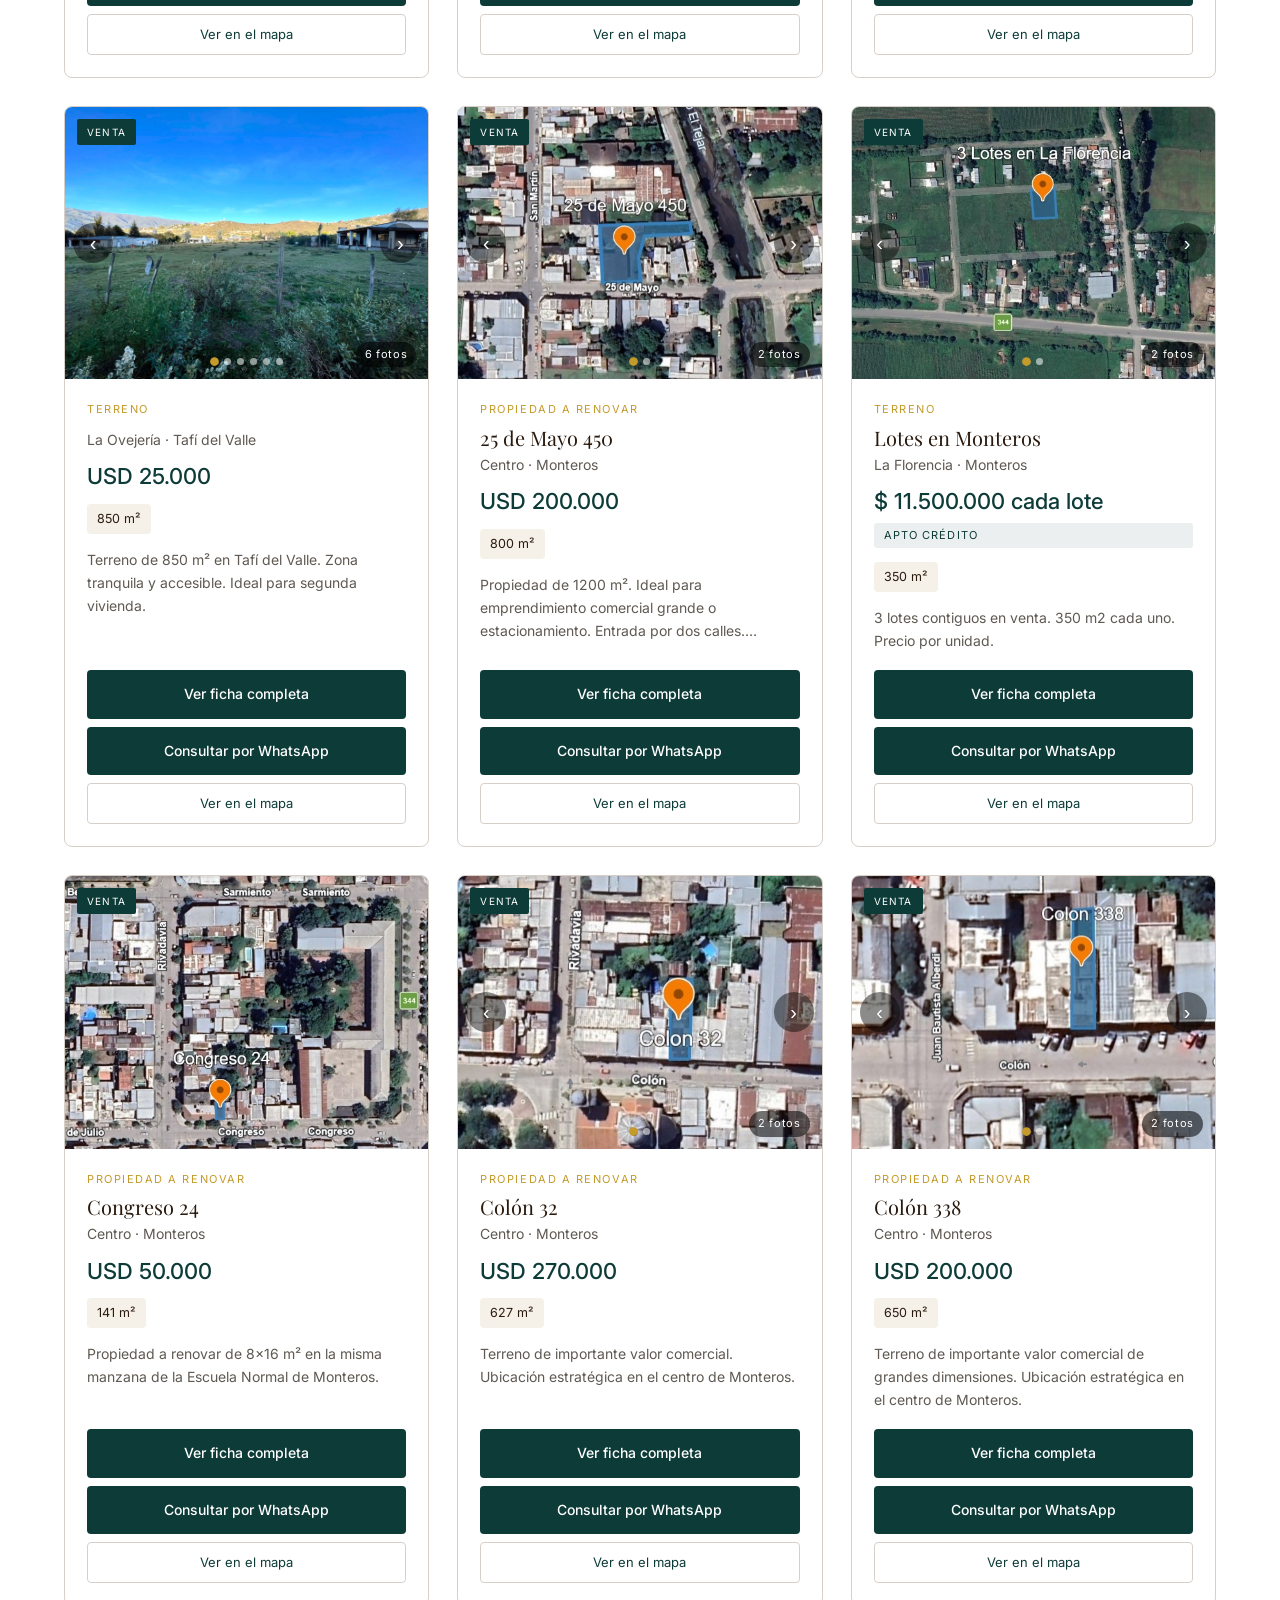
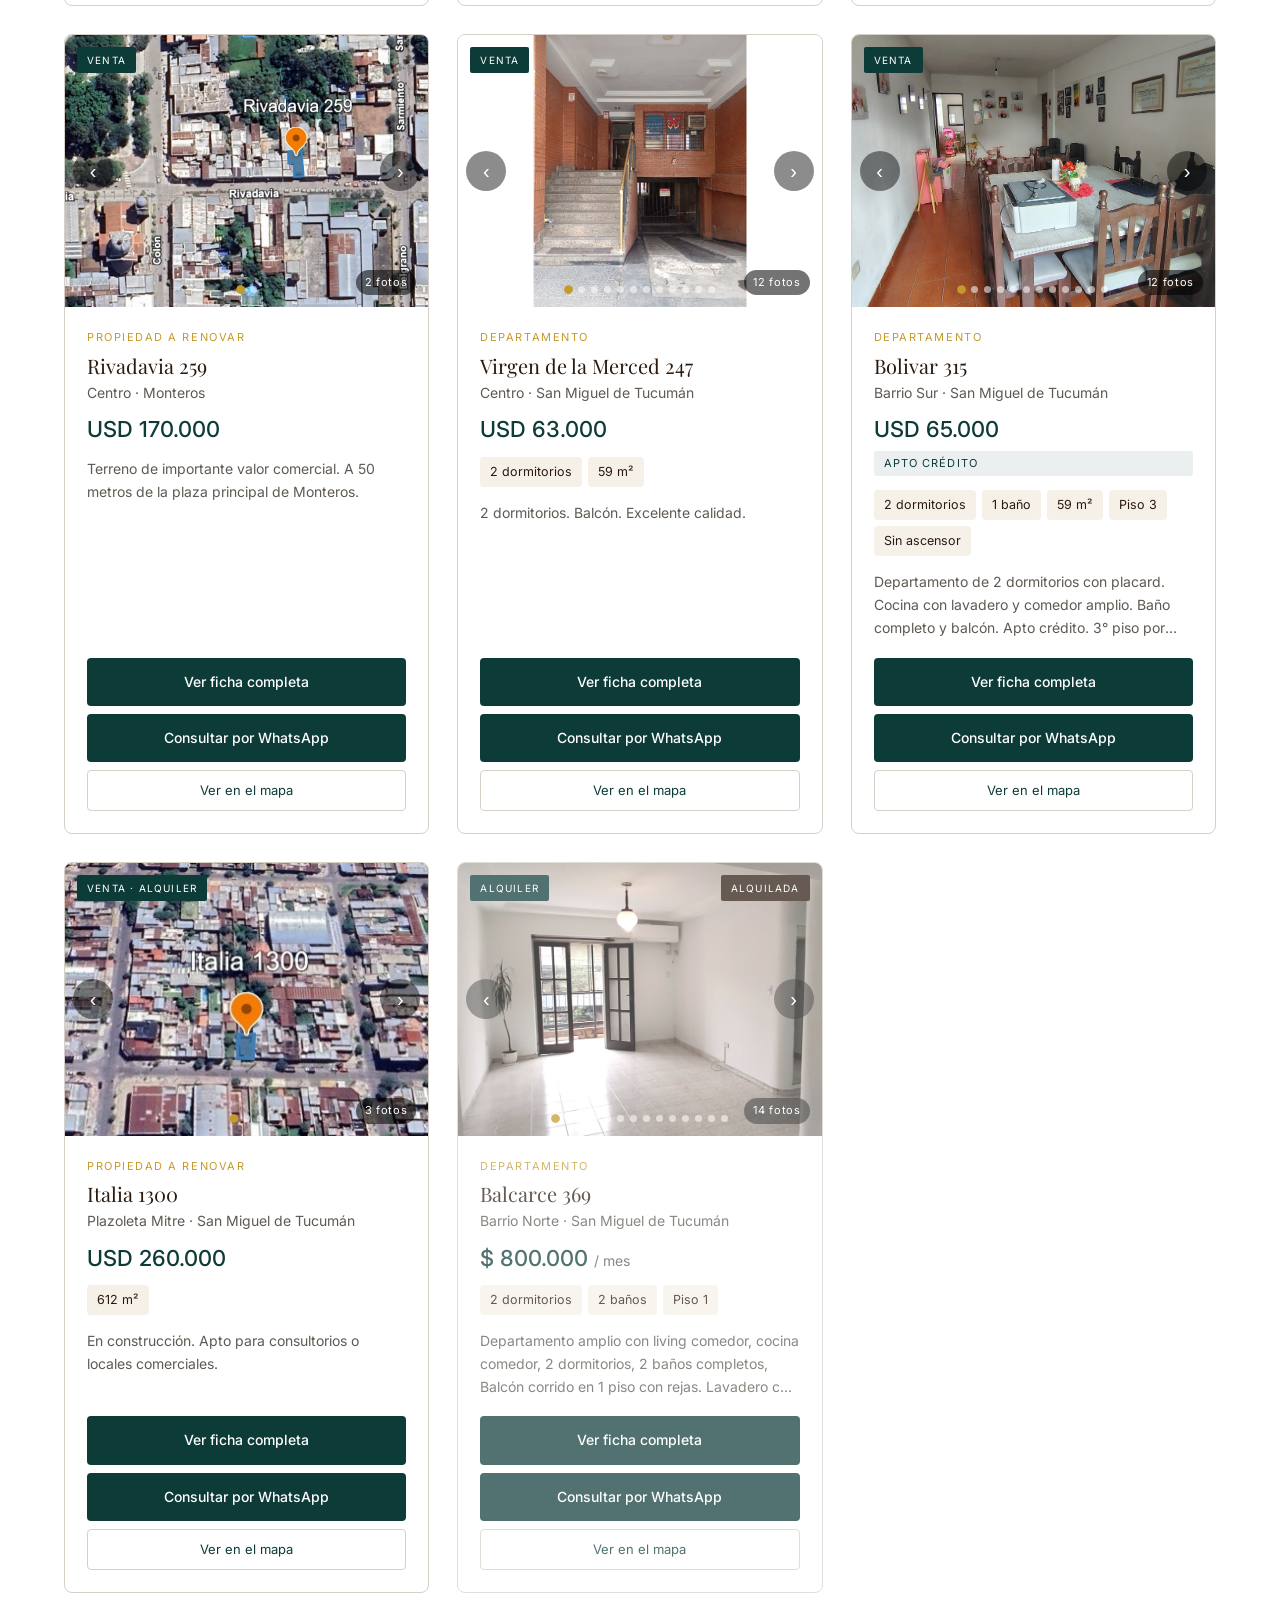
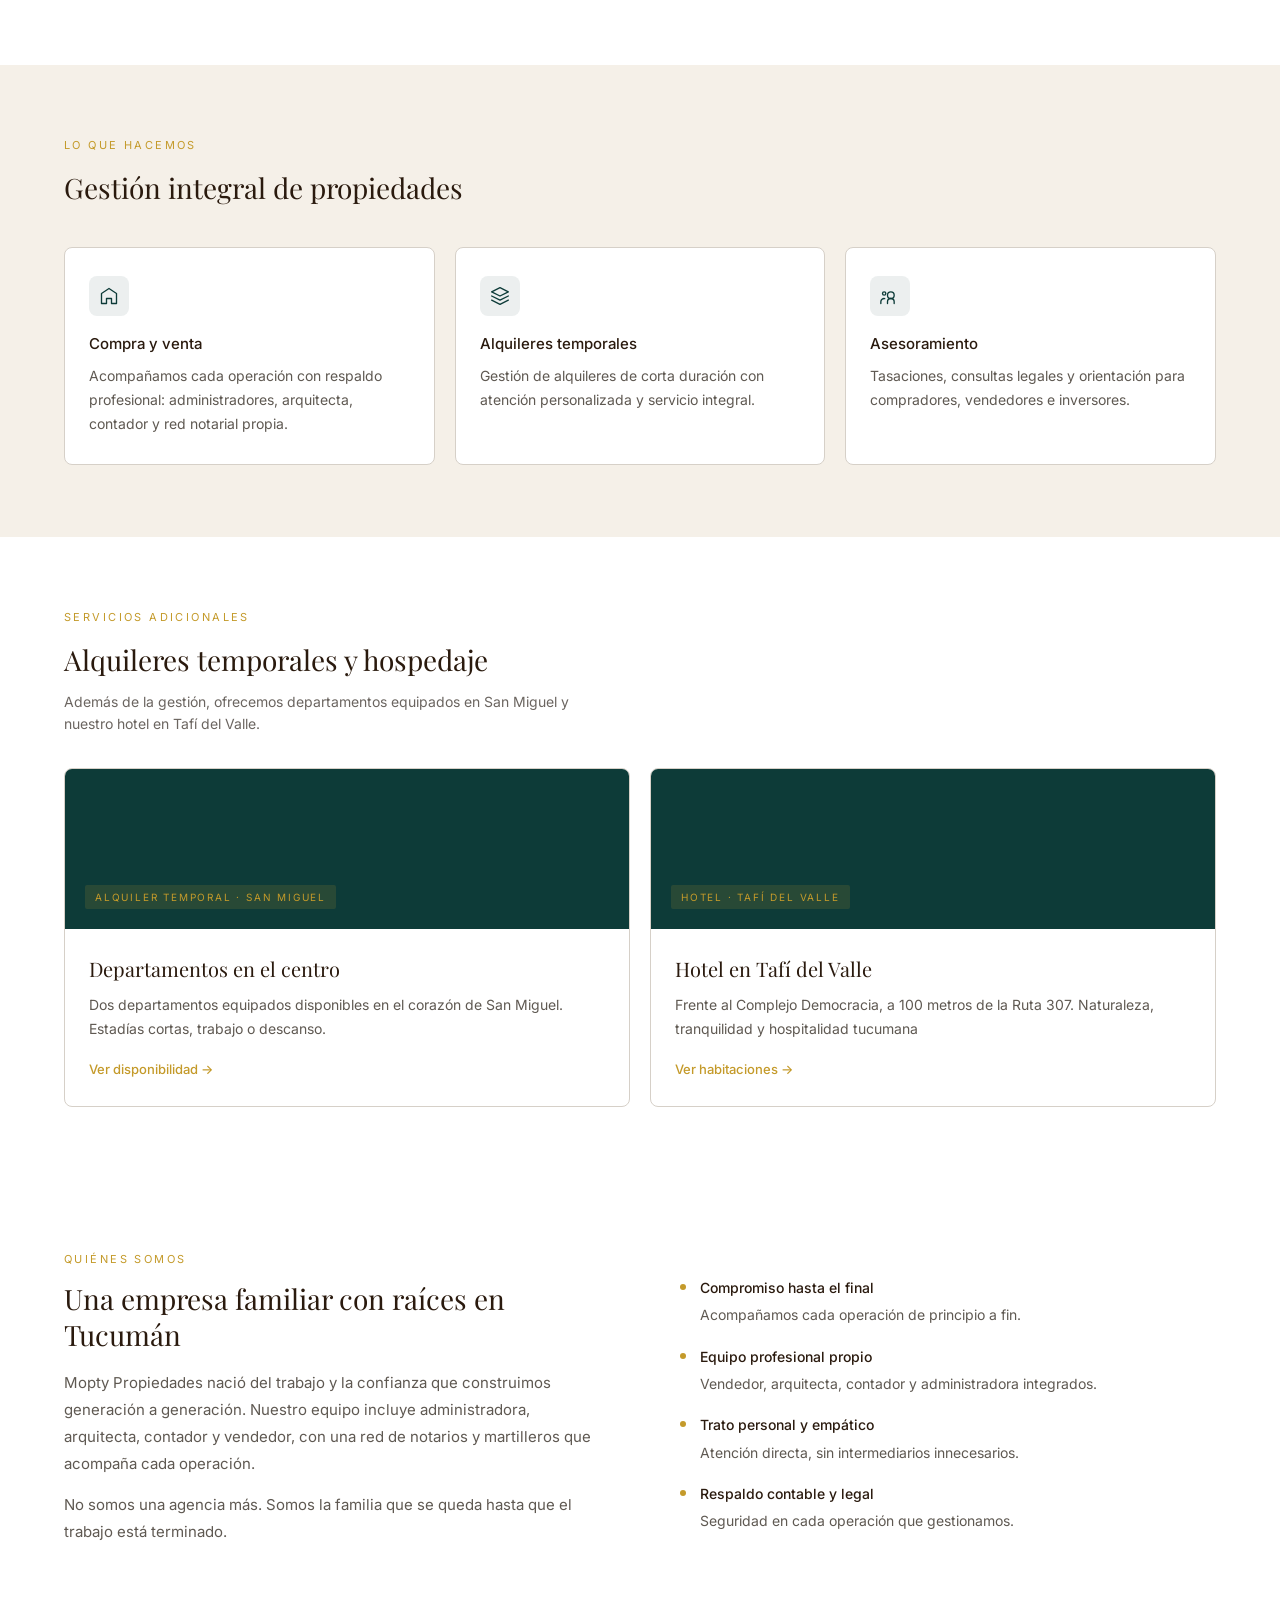
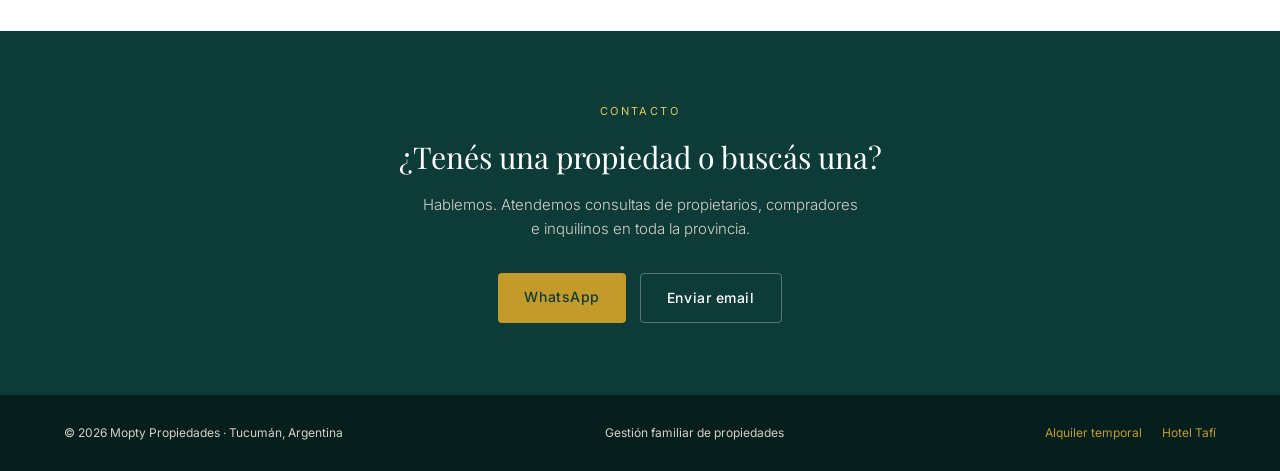
==== commit 42e3d504: "avellaneda" ====
--- a/index.html
+++ b/index.html
@@ -46,7 +46,7 @@
   </div>
   <div class="hero-stats">
     <div class="stat-card">
-      <div class="stat-num">18</div>
+      <div class="stat-num">19</div>
       <div class="stat-label">Propiedades activas</div>
     </div>
     <div class="stat-card">
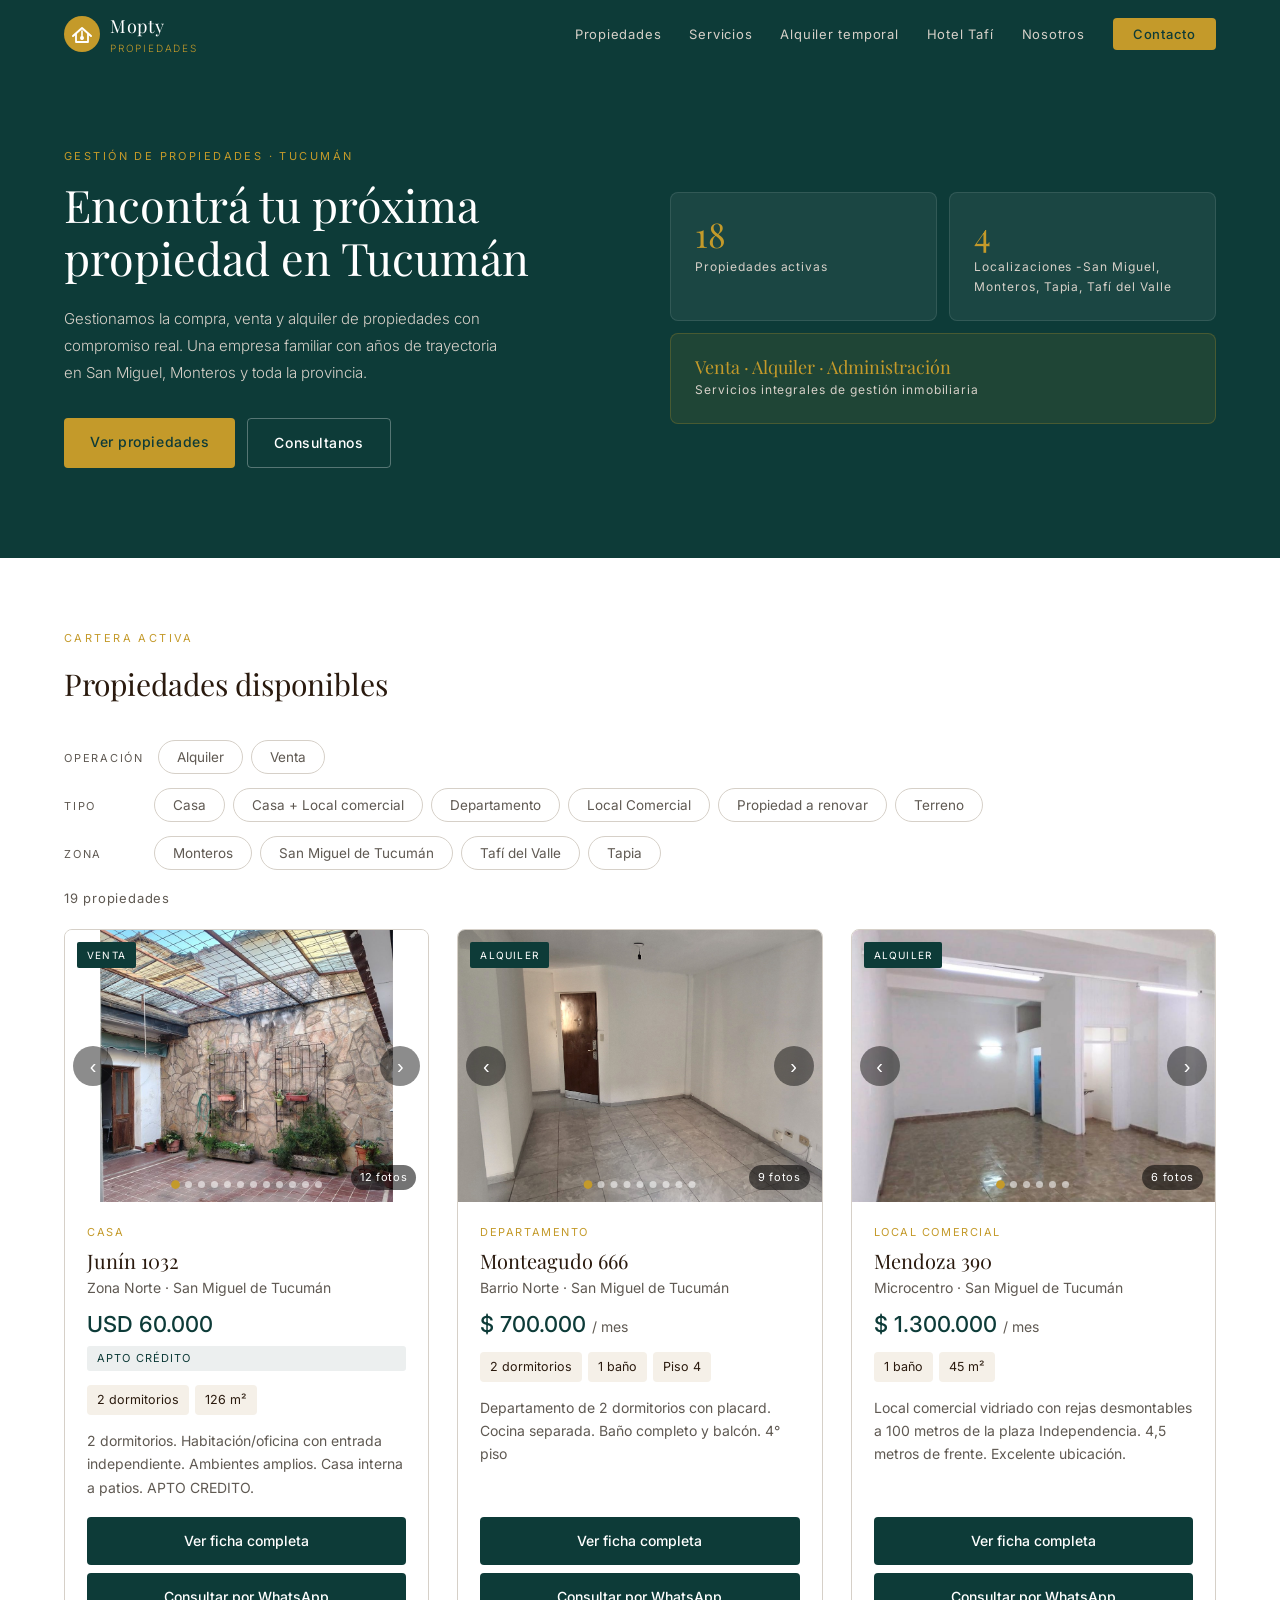
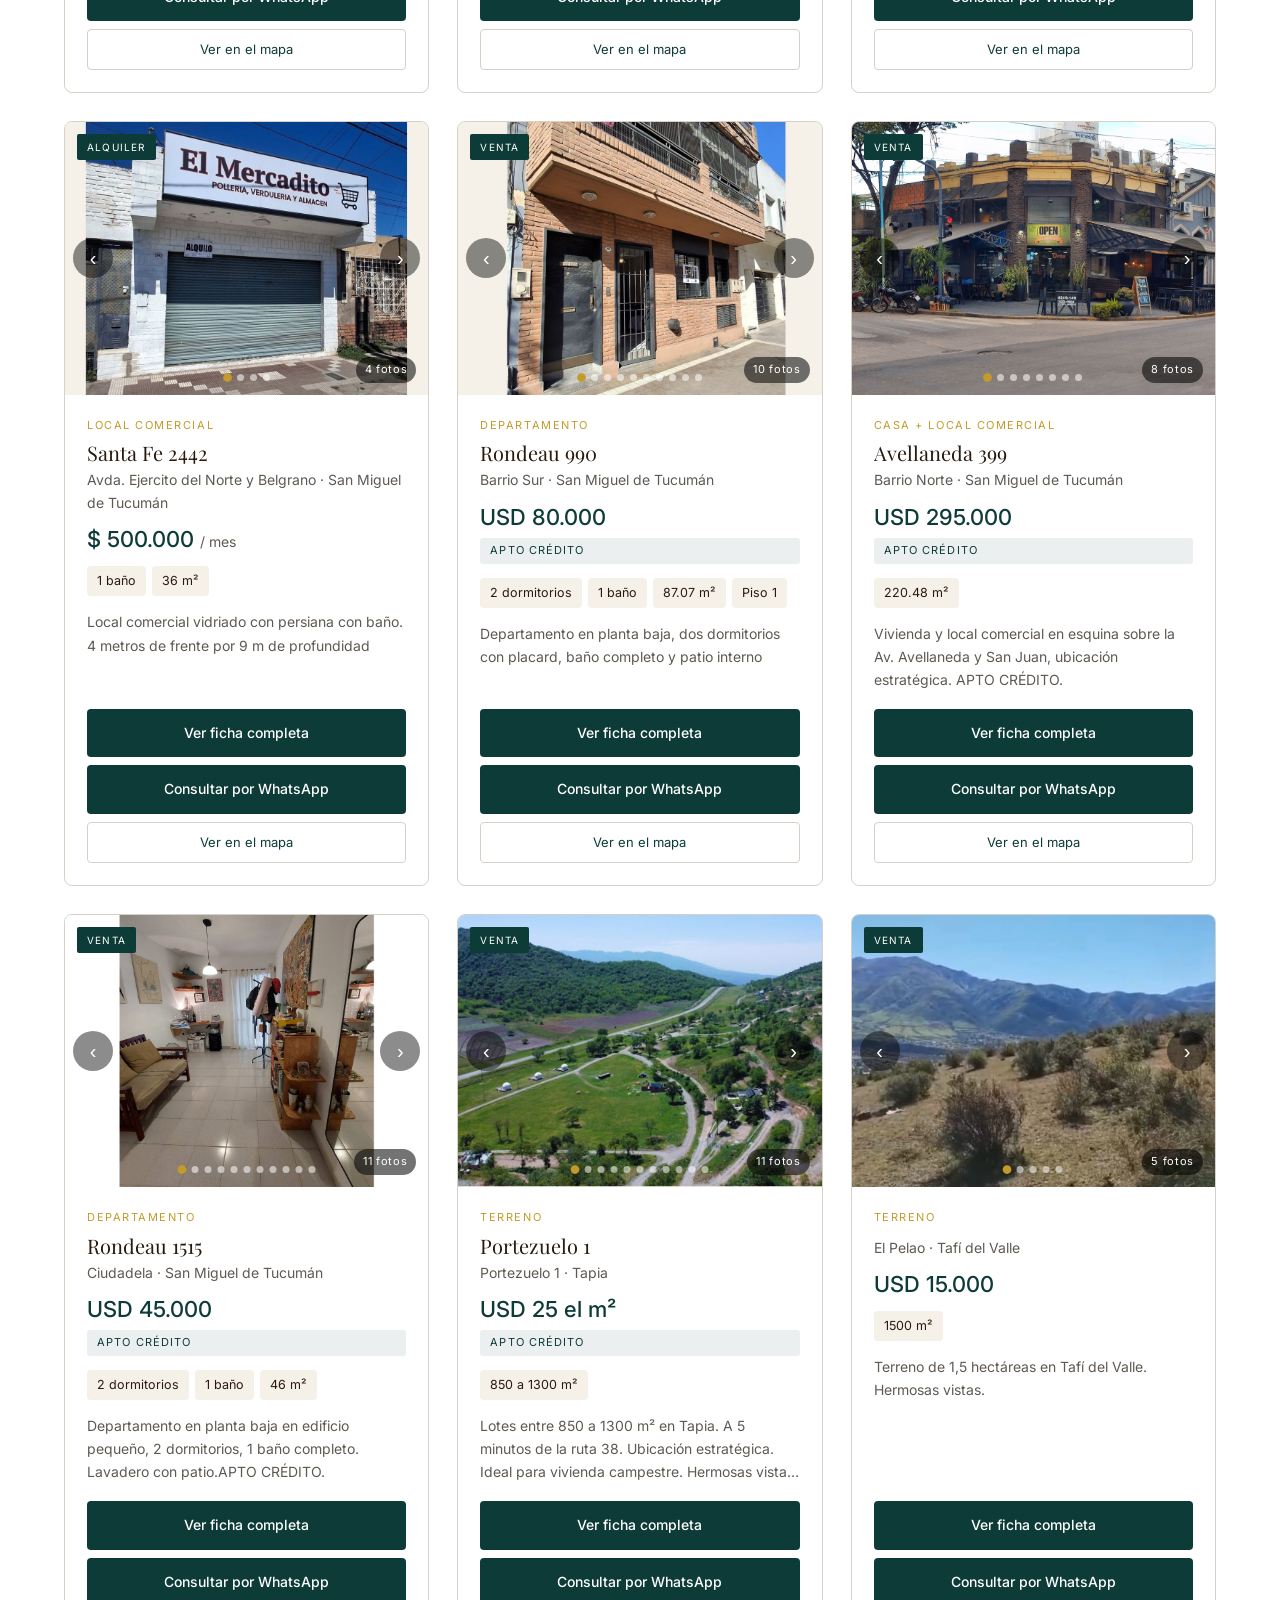
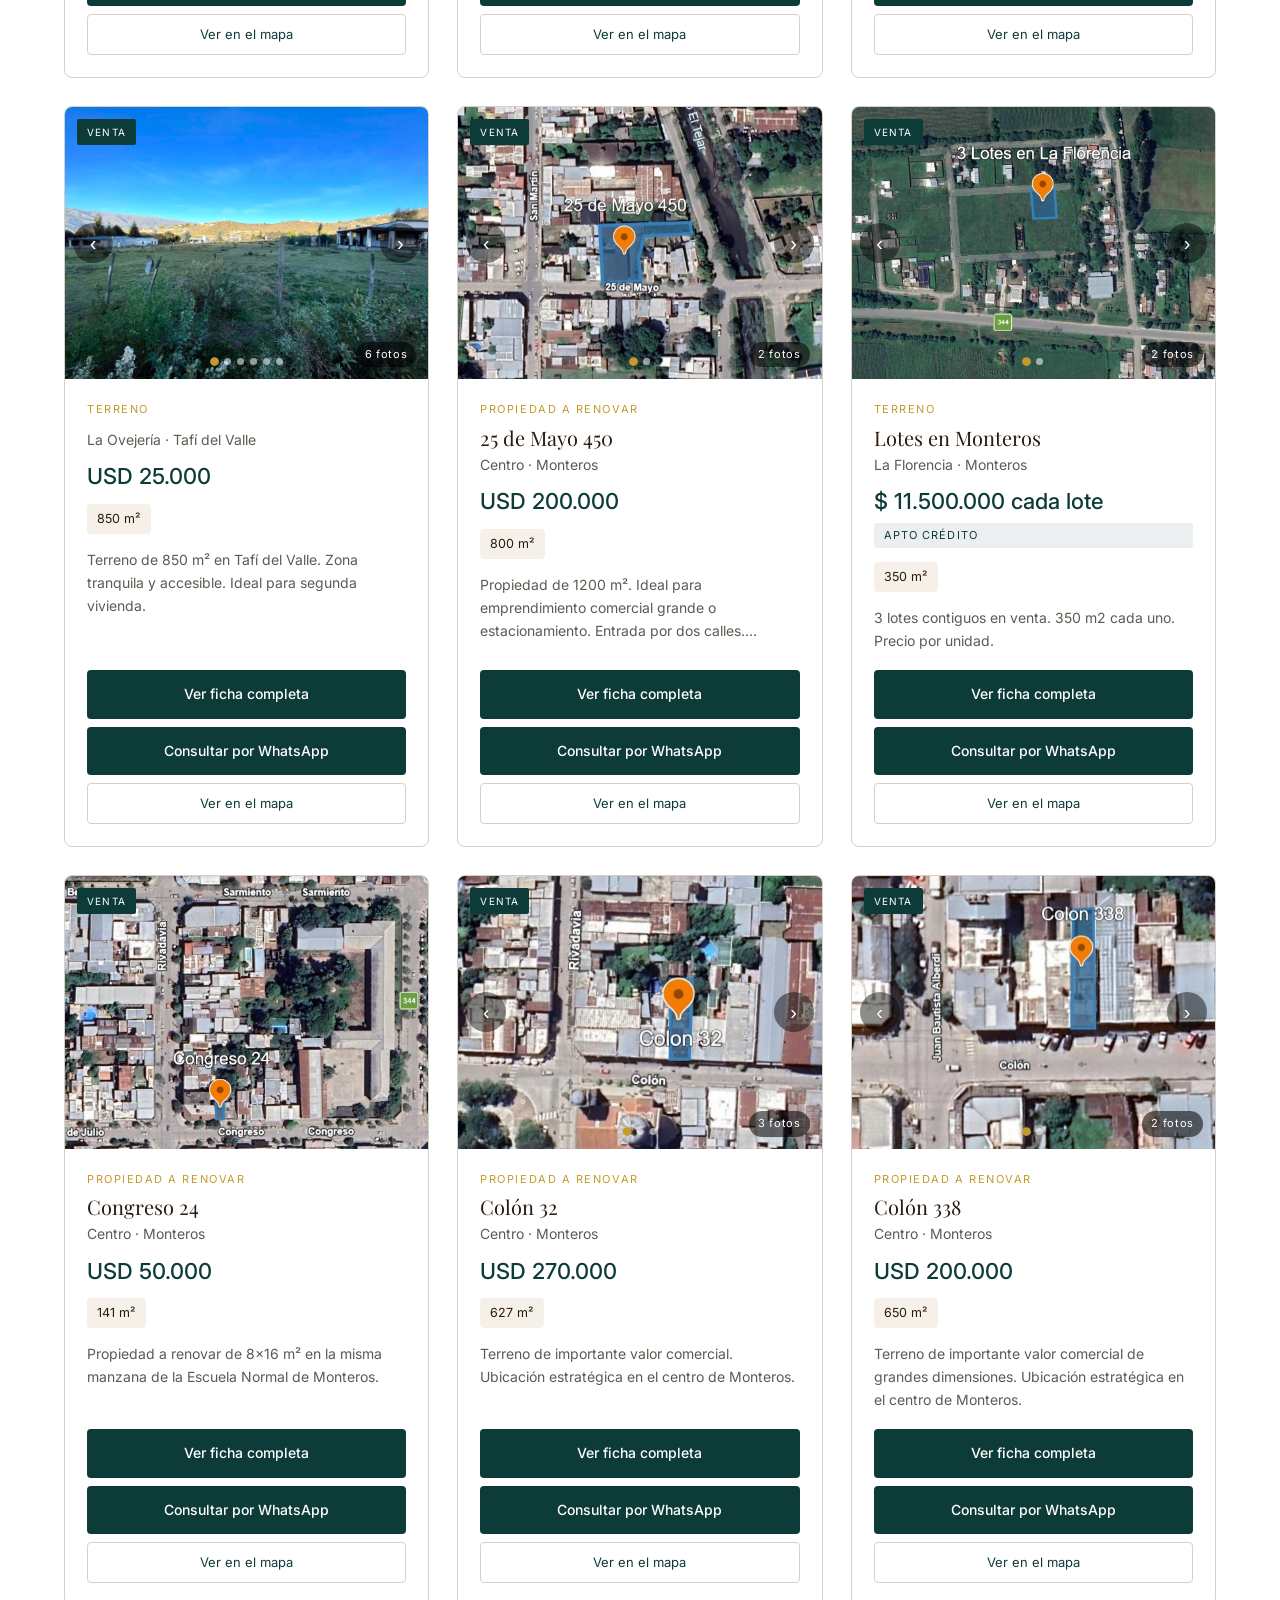
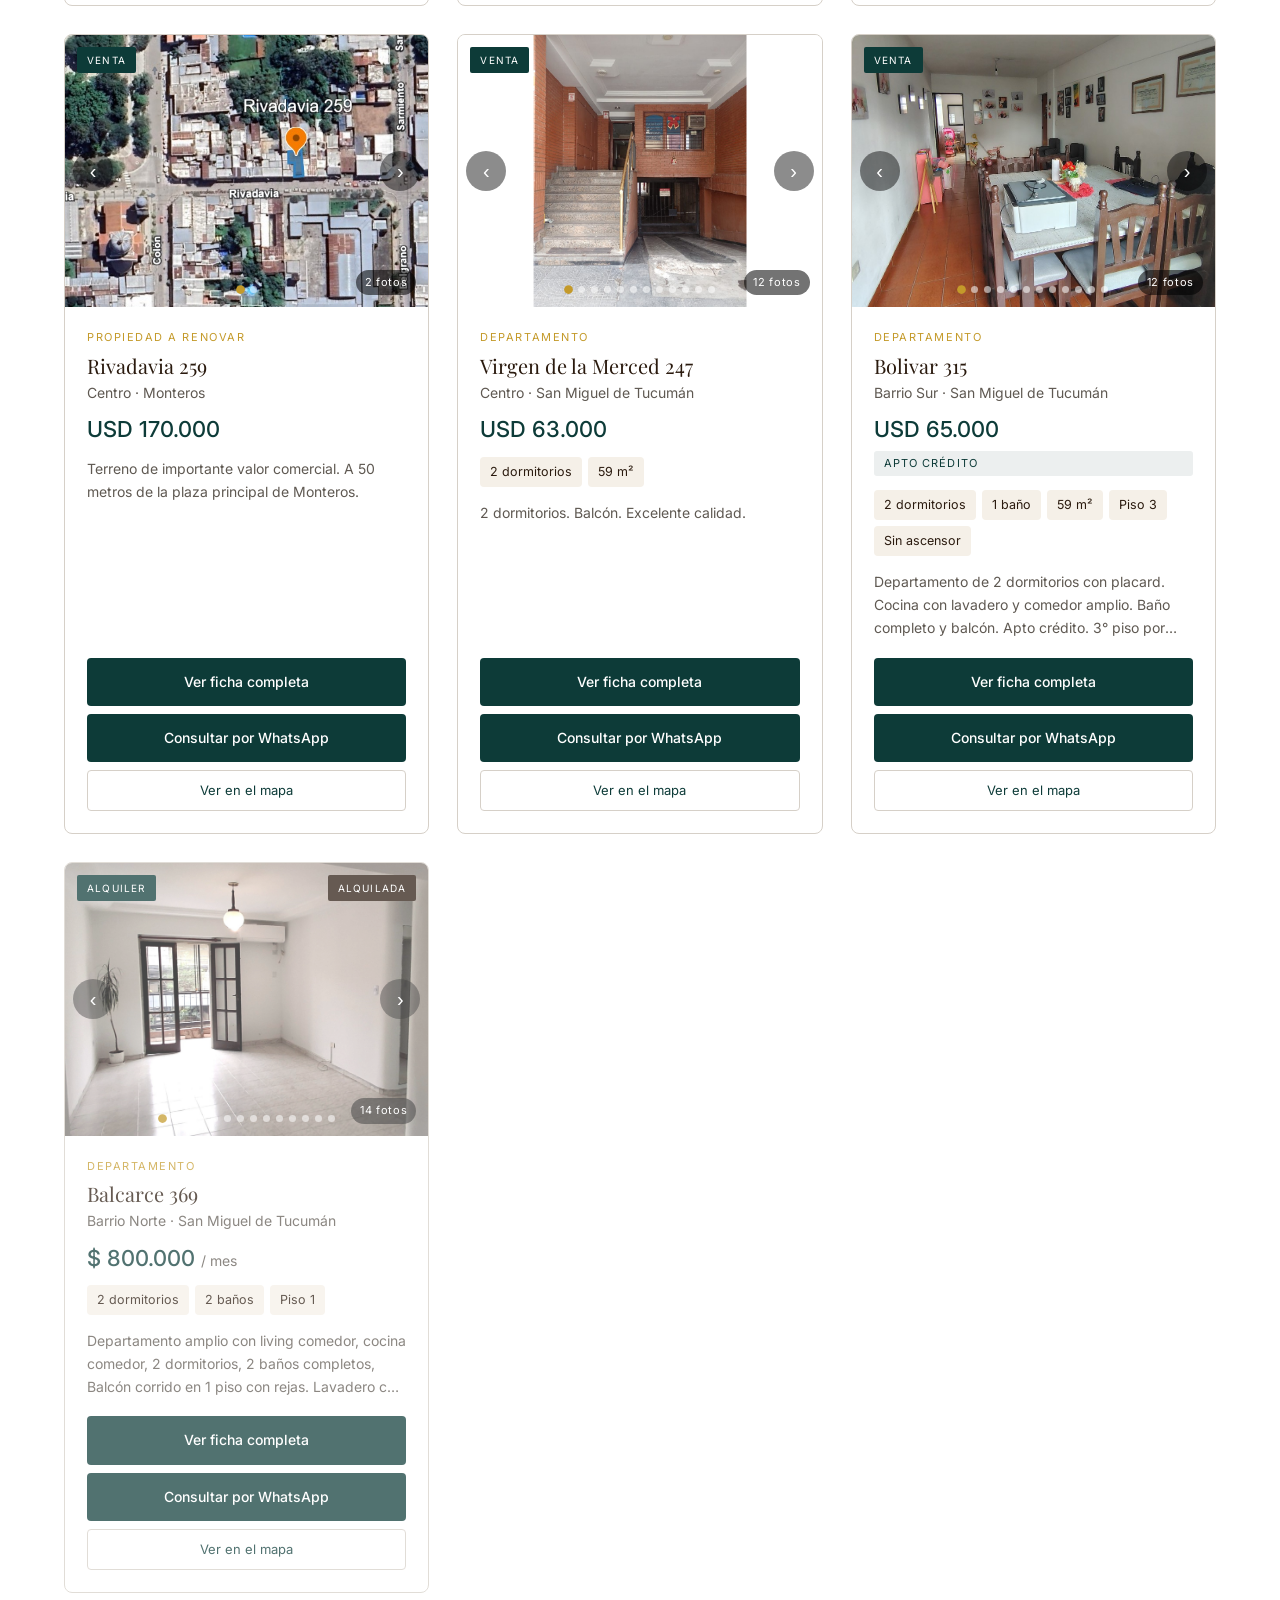
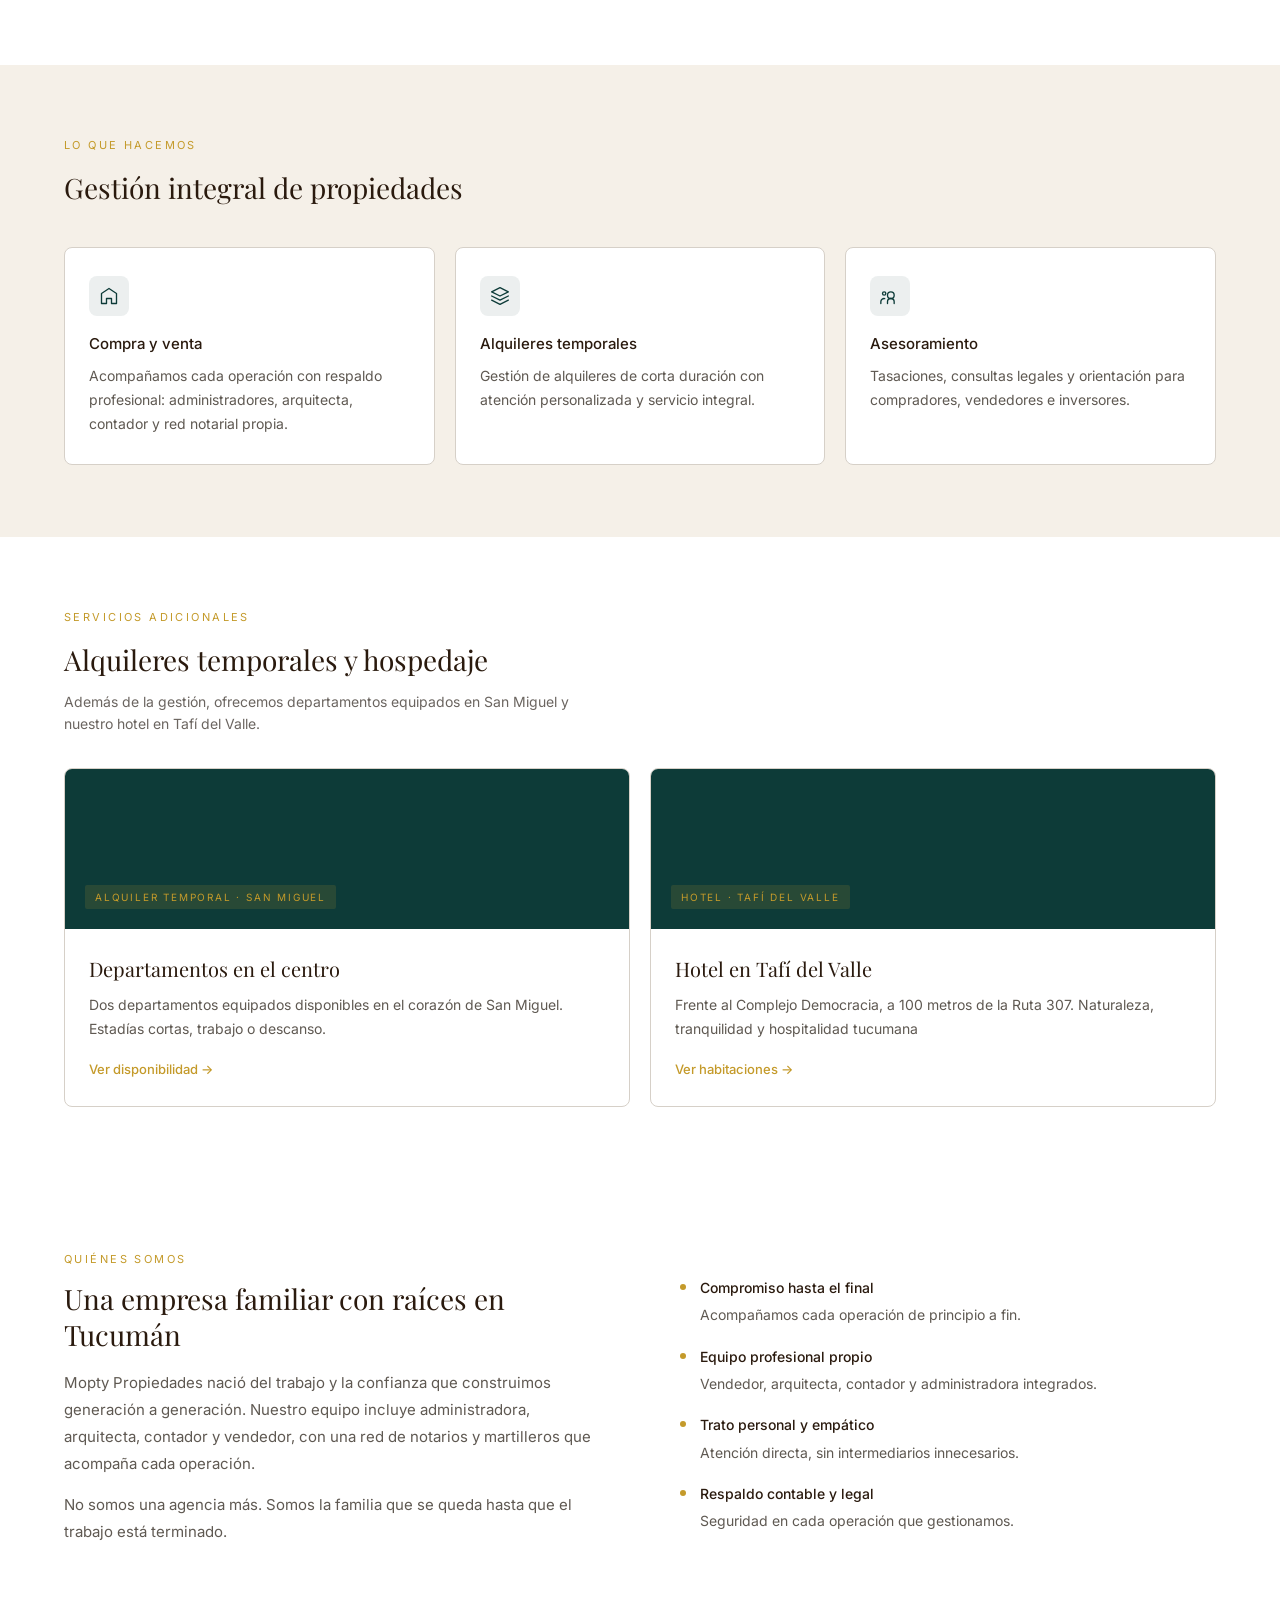
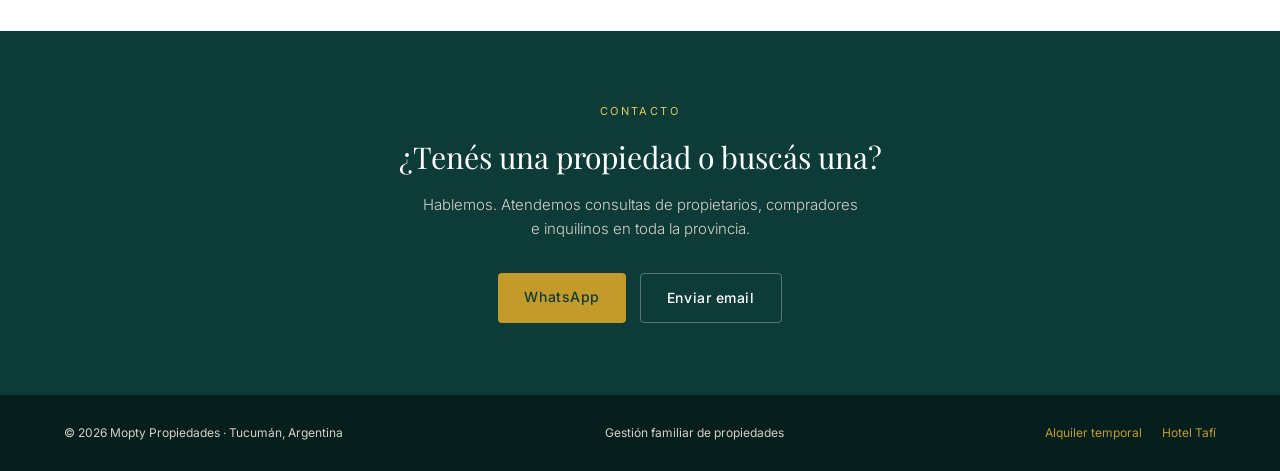
==== commit d6d7599d: "detalles" ====
--- a/index.html
+++ b/index.html
@@ -46,7 +46,7 @@
   </div>
   <div class="hero-stats">
     <div class="stat-card">
-      <div class="stat-num">19</div>
+      <div class="stat-num">18</div>
       <div class="stat-label">Propiedades activas</div>
     </div>
     <div class="stat-card">
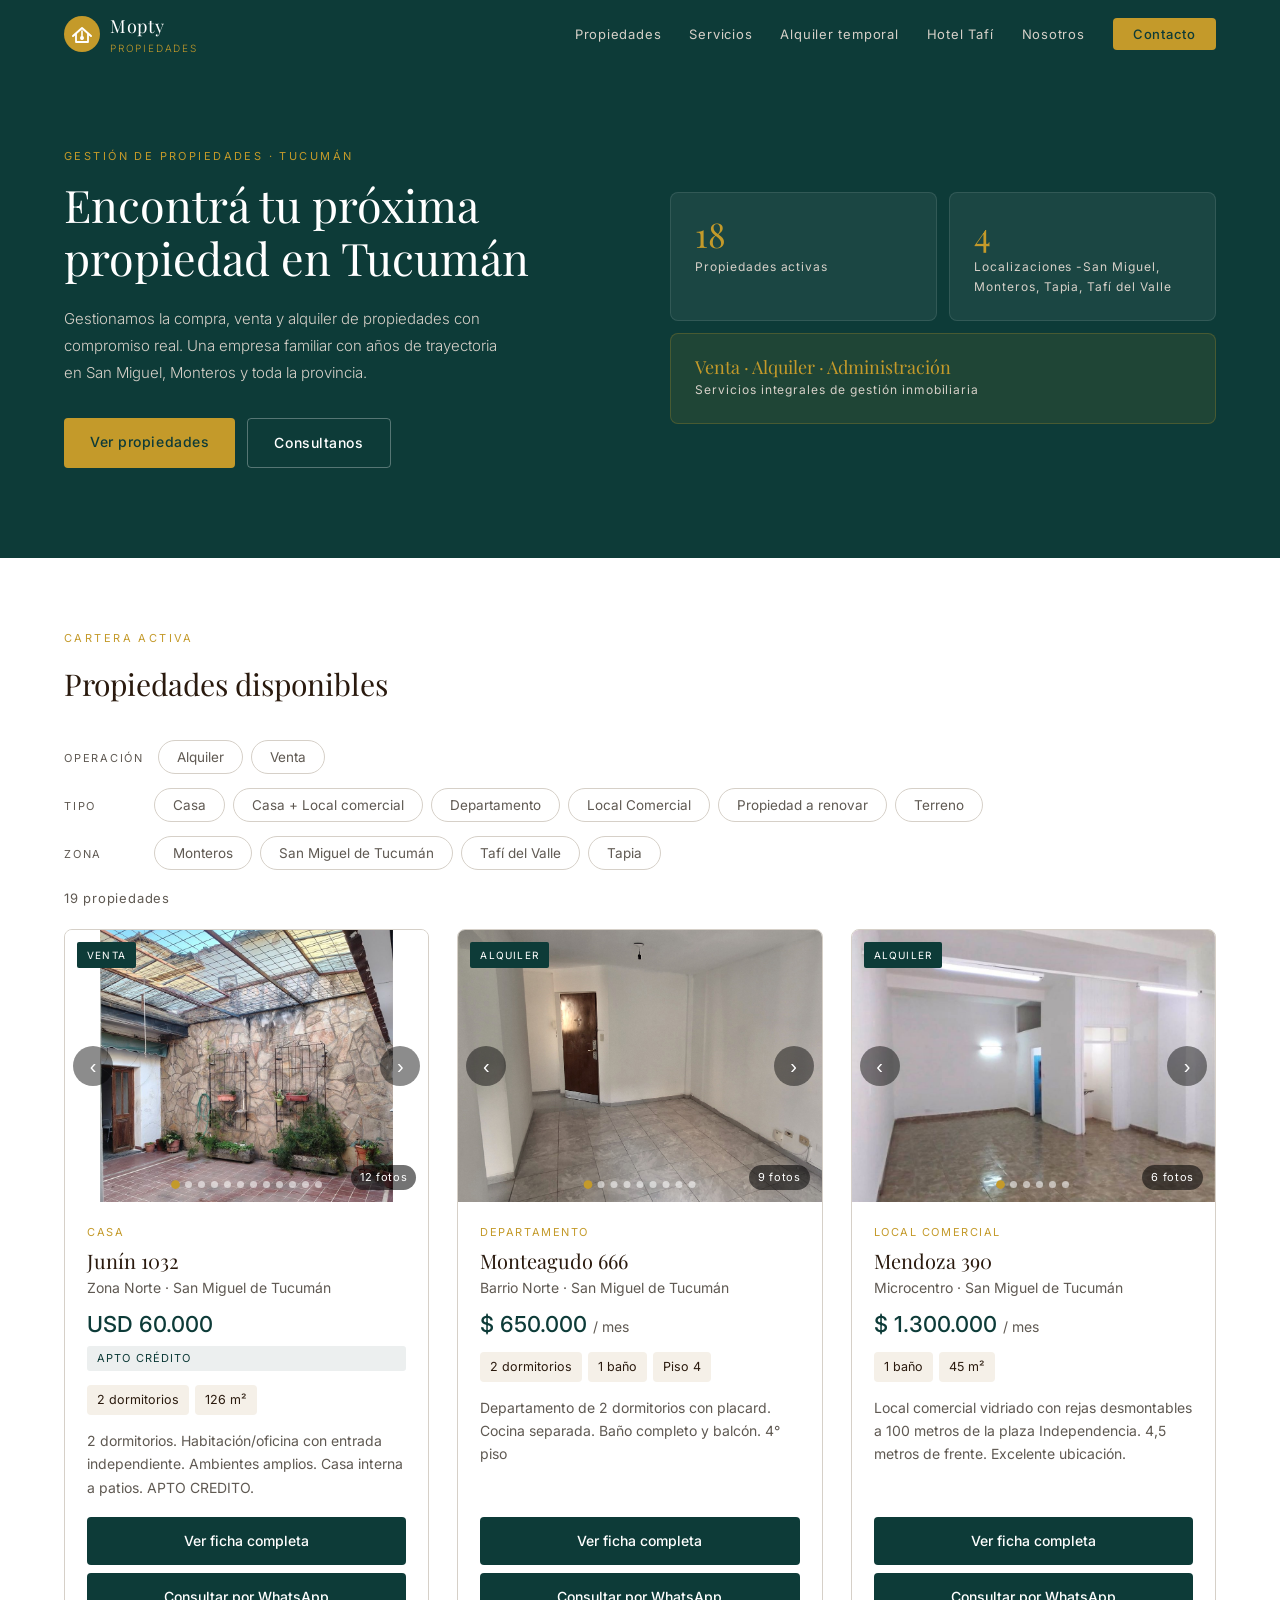
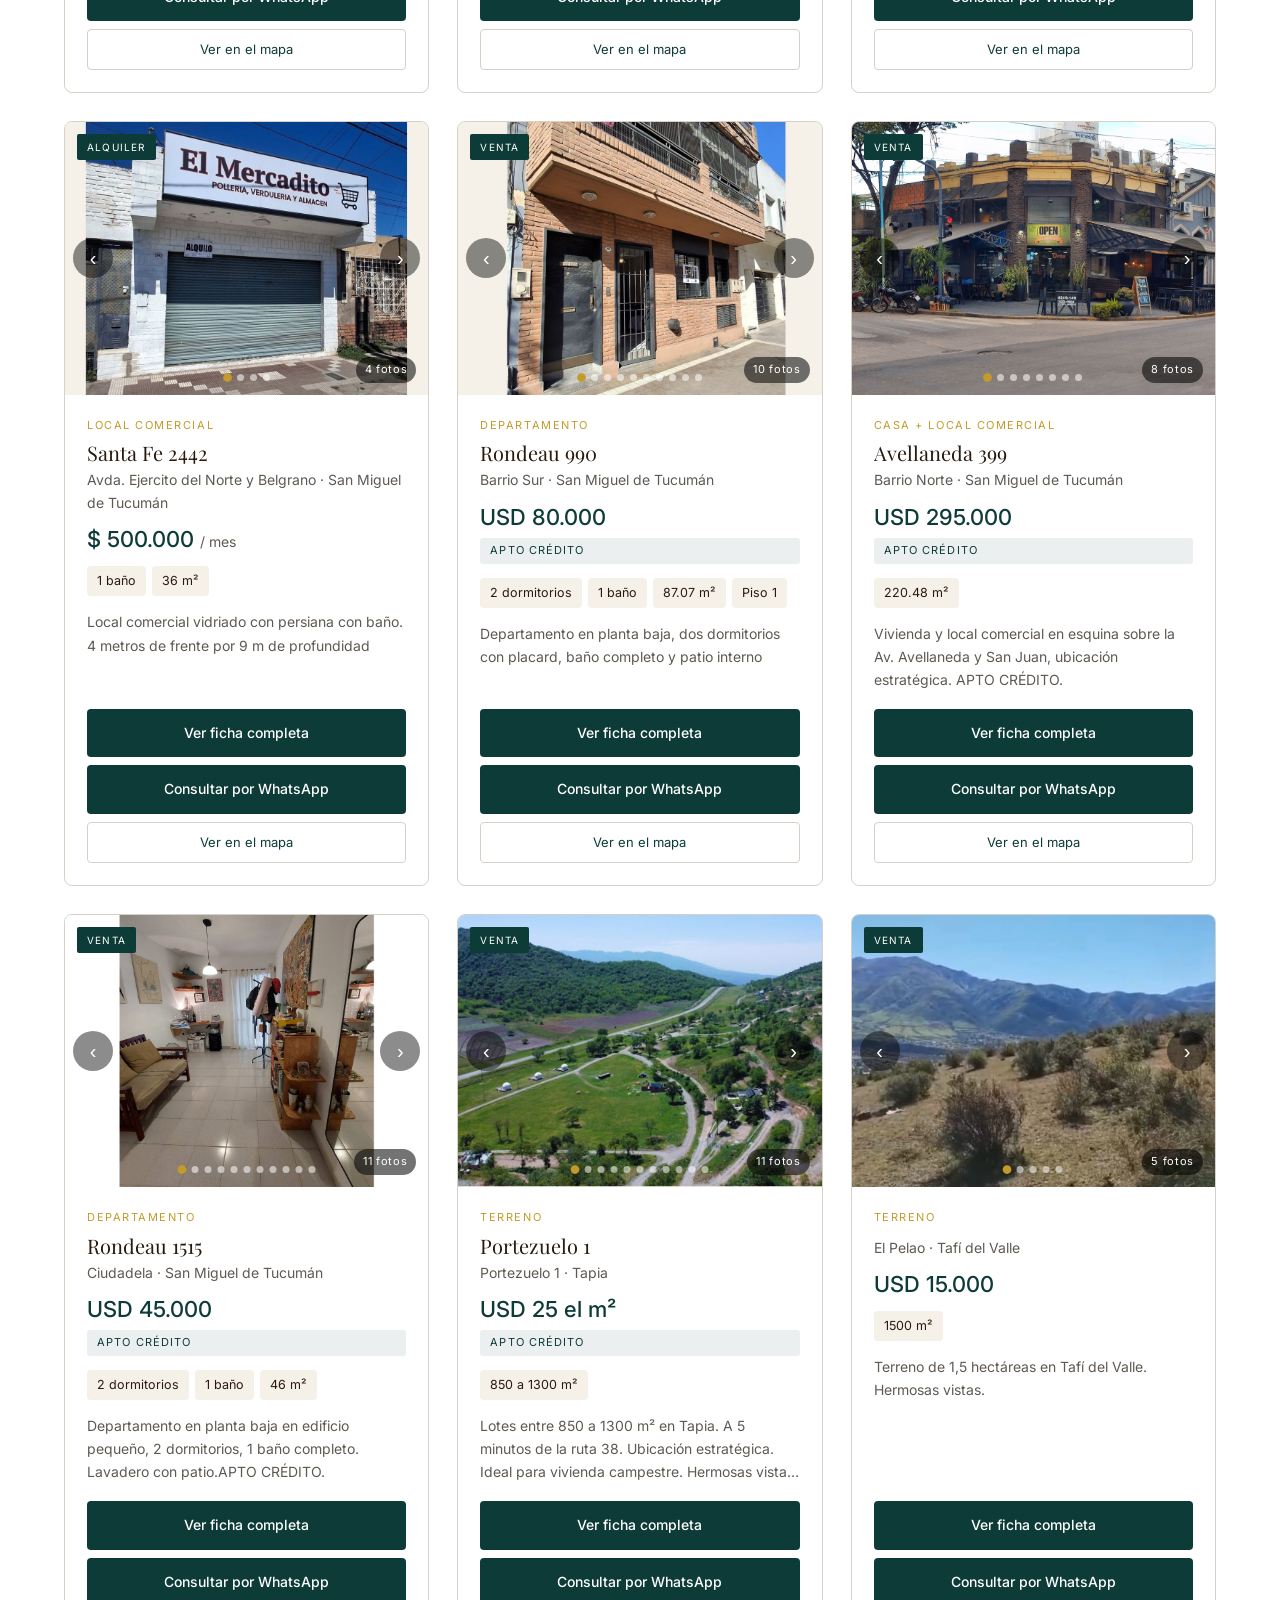
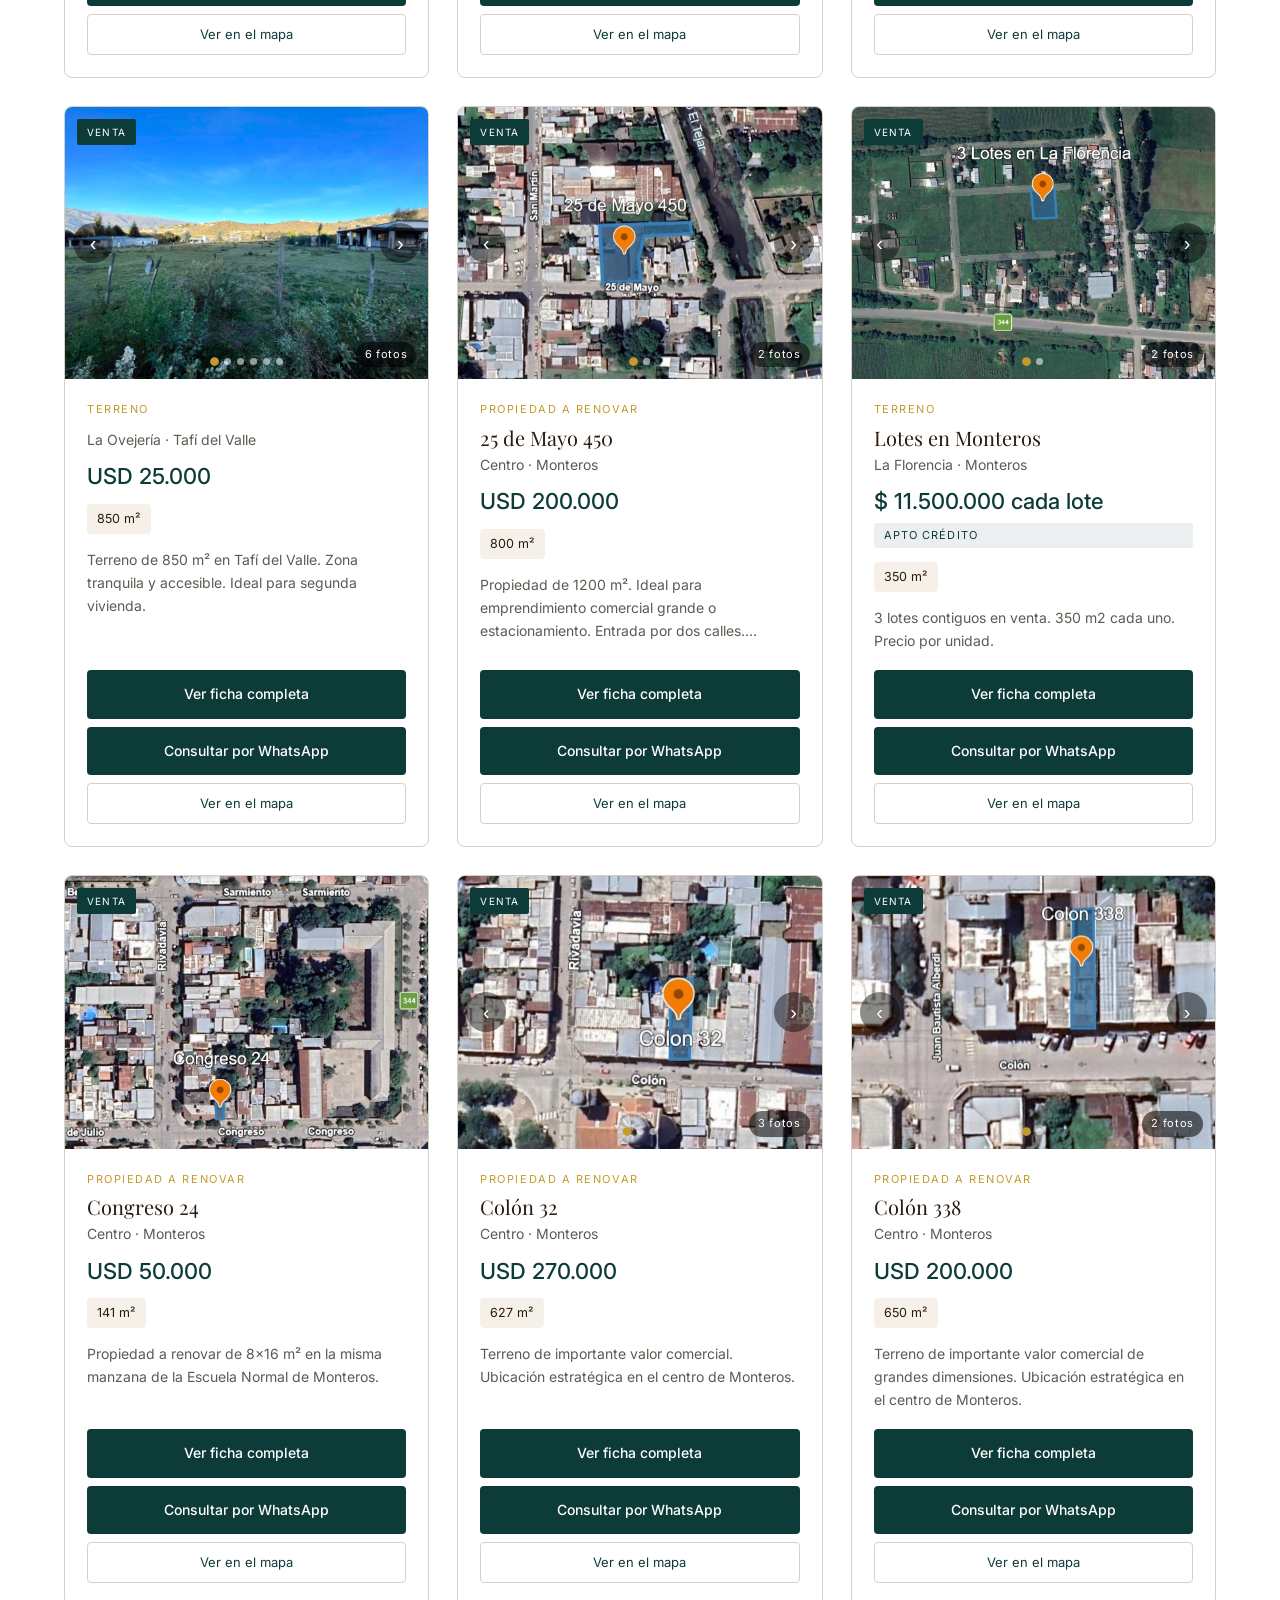
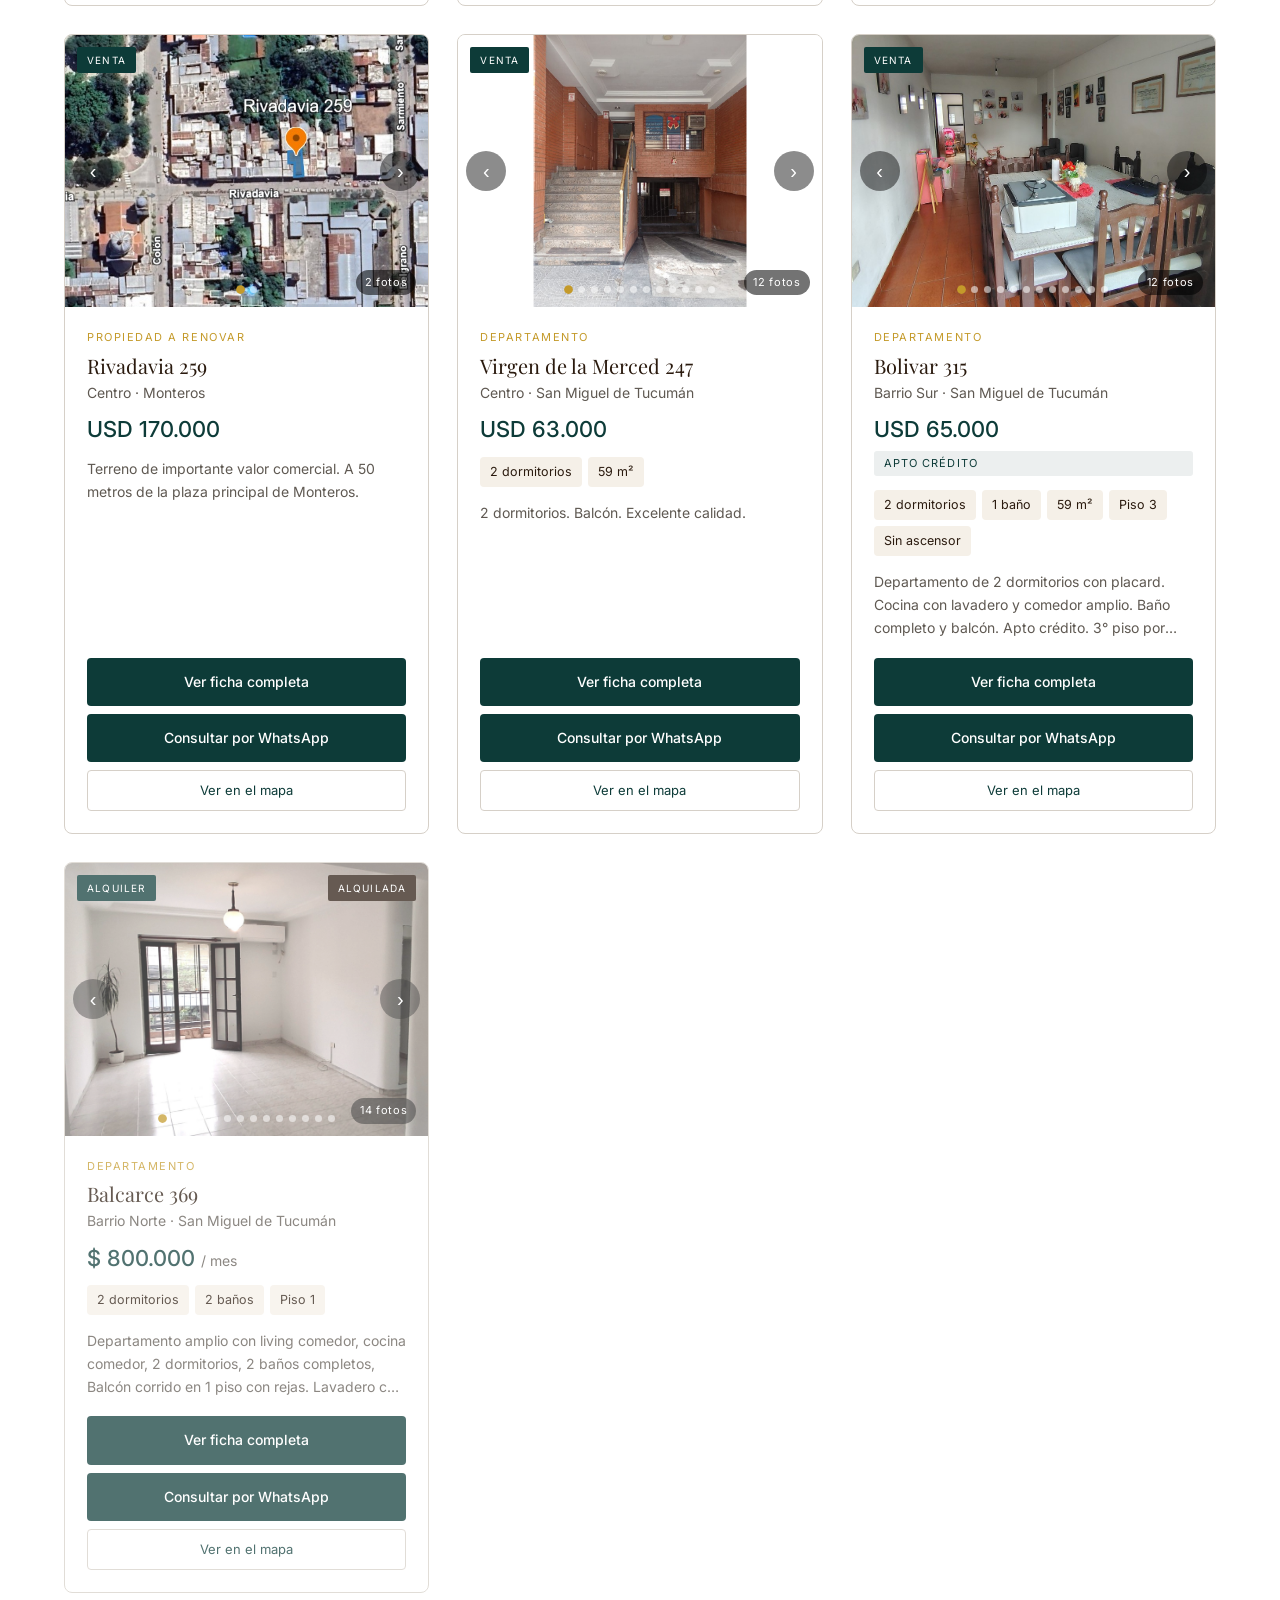
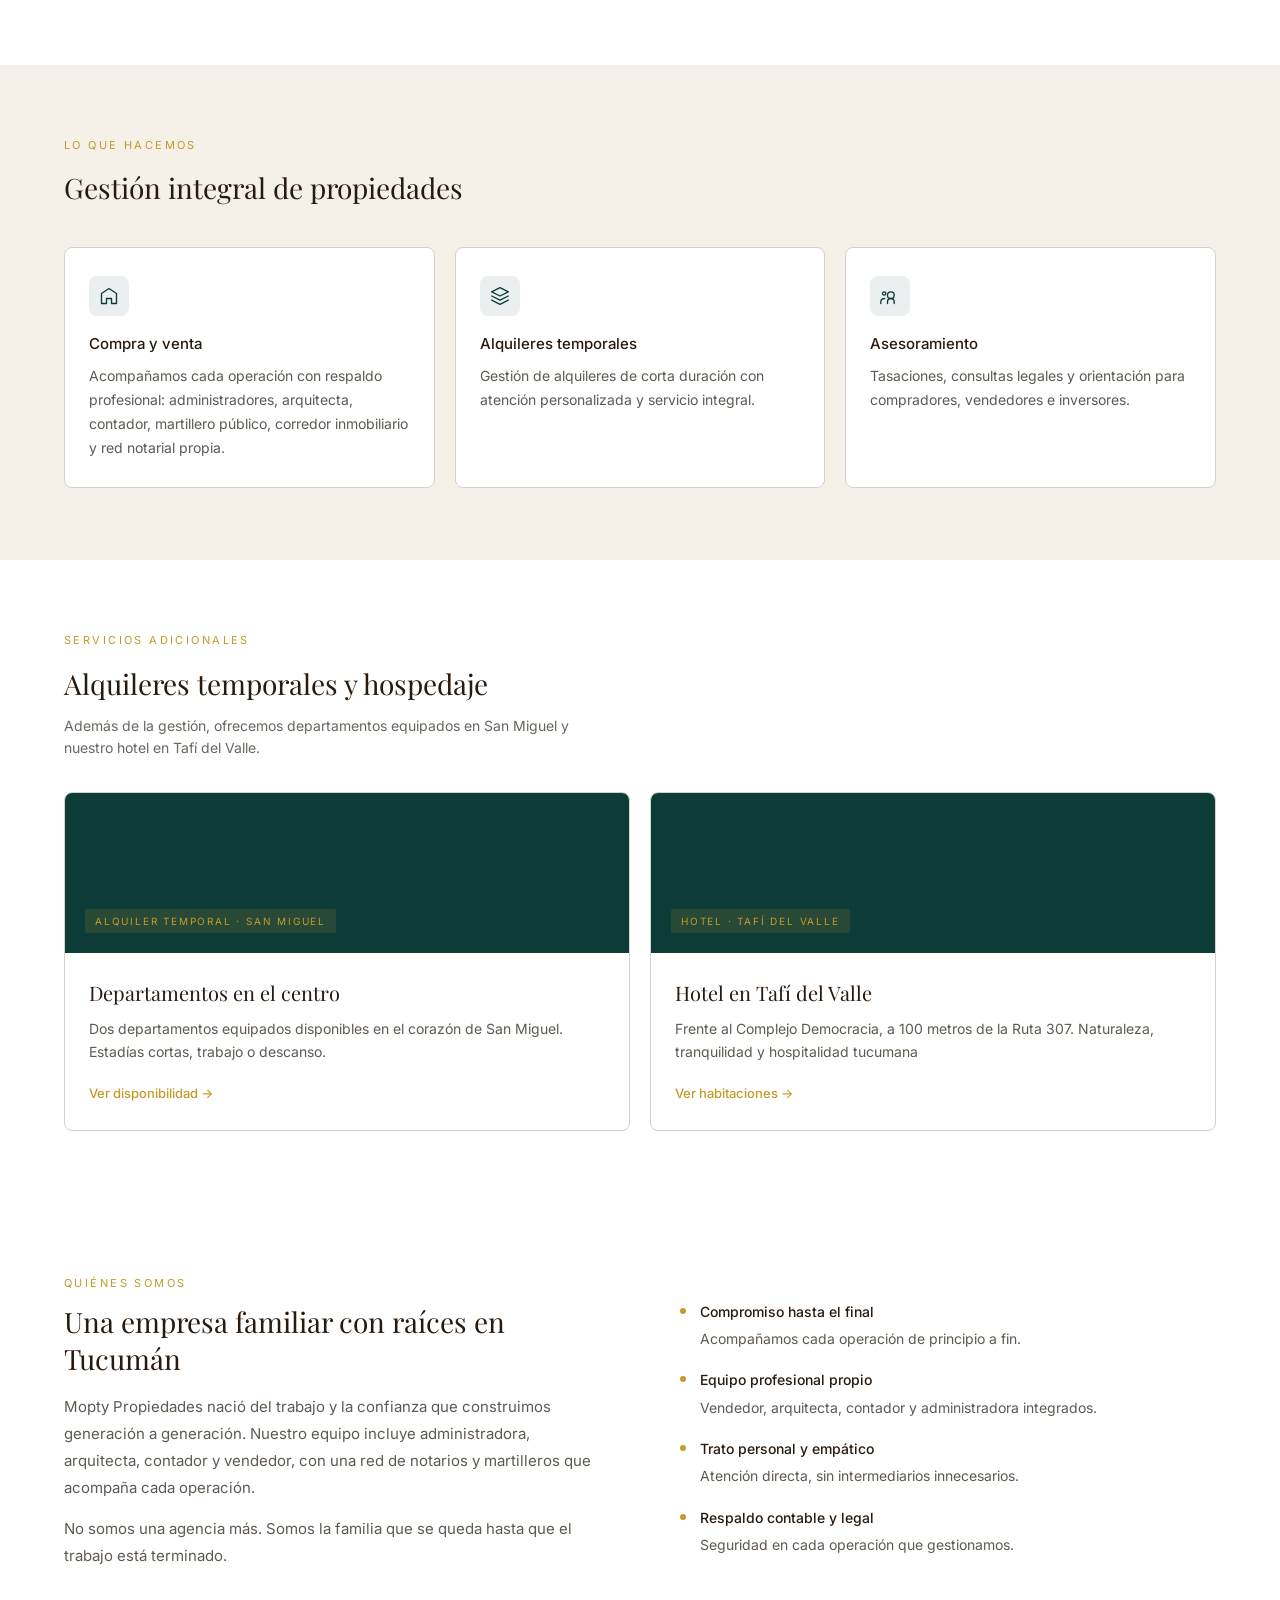
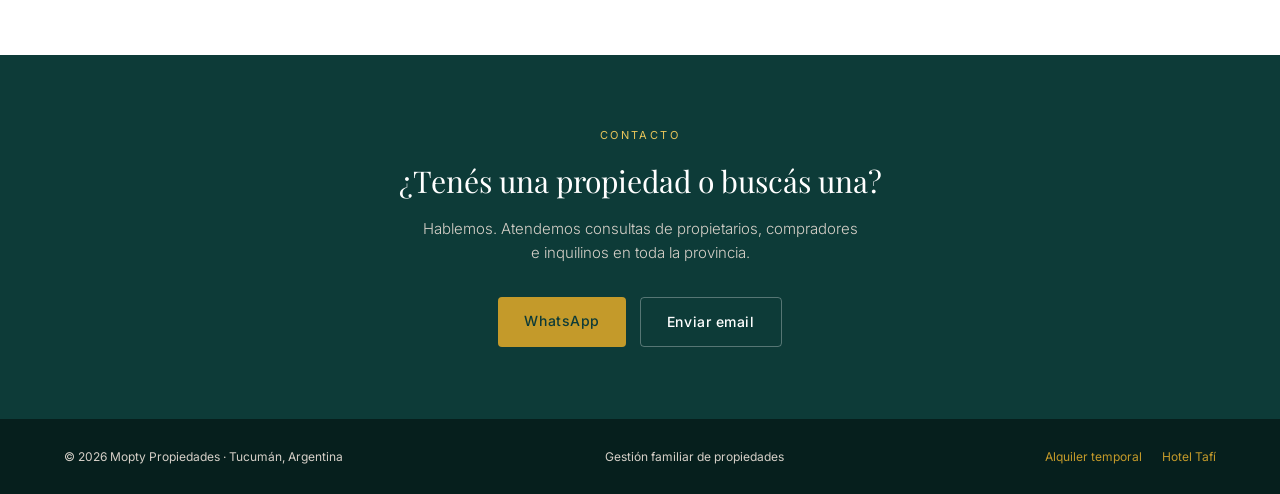
==== commit 6c2a60da: "corredor" ====
--- a/index.html
+++ b/index.html
@@ -85,7 +85,7 @@
         <svg viewBox="0 0 24 24"><path d="M3 9L12 3L21 9V21H15V15H9V21H3V9Z"/></svg>
       </div>
       <h3>Compra y venta</h3>
-      <p>Acompañamos cada operación con respaldo profesional: administradores, arquitecta, contador y red notarial propia.</p>
+      <p>Acompañamos cada operación con respaldo profesional: administradores, arquitecta, contador, martillero público, corredor inmobiliario y red notarial propia.</p>
     </div>
     <div class="servicio-item">
       <div class="servicio-icon">
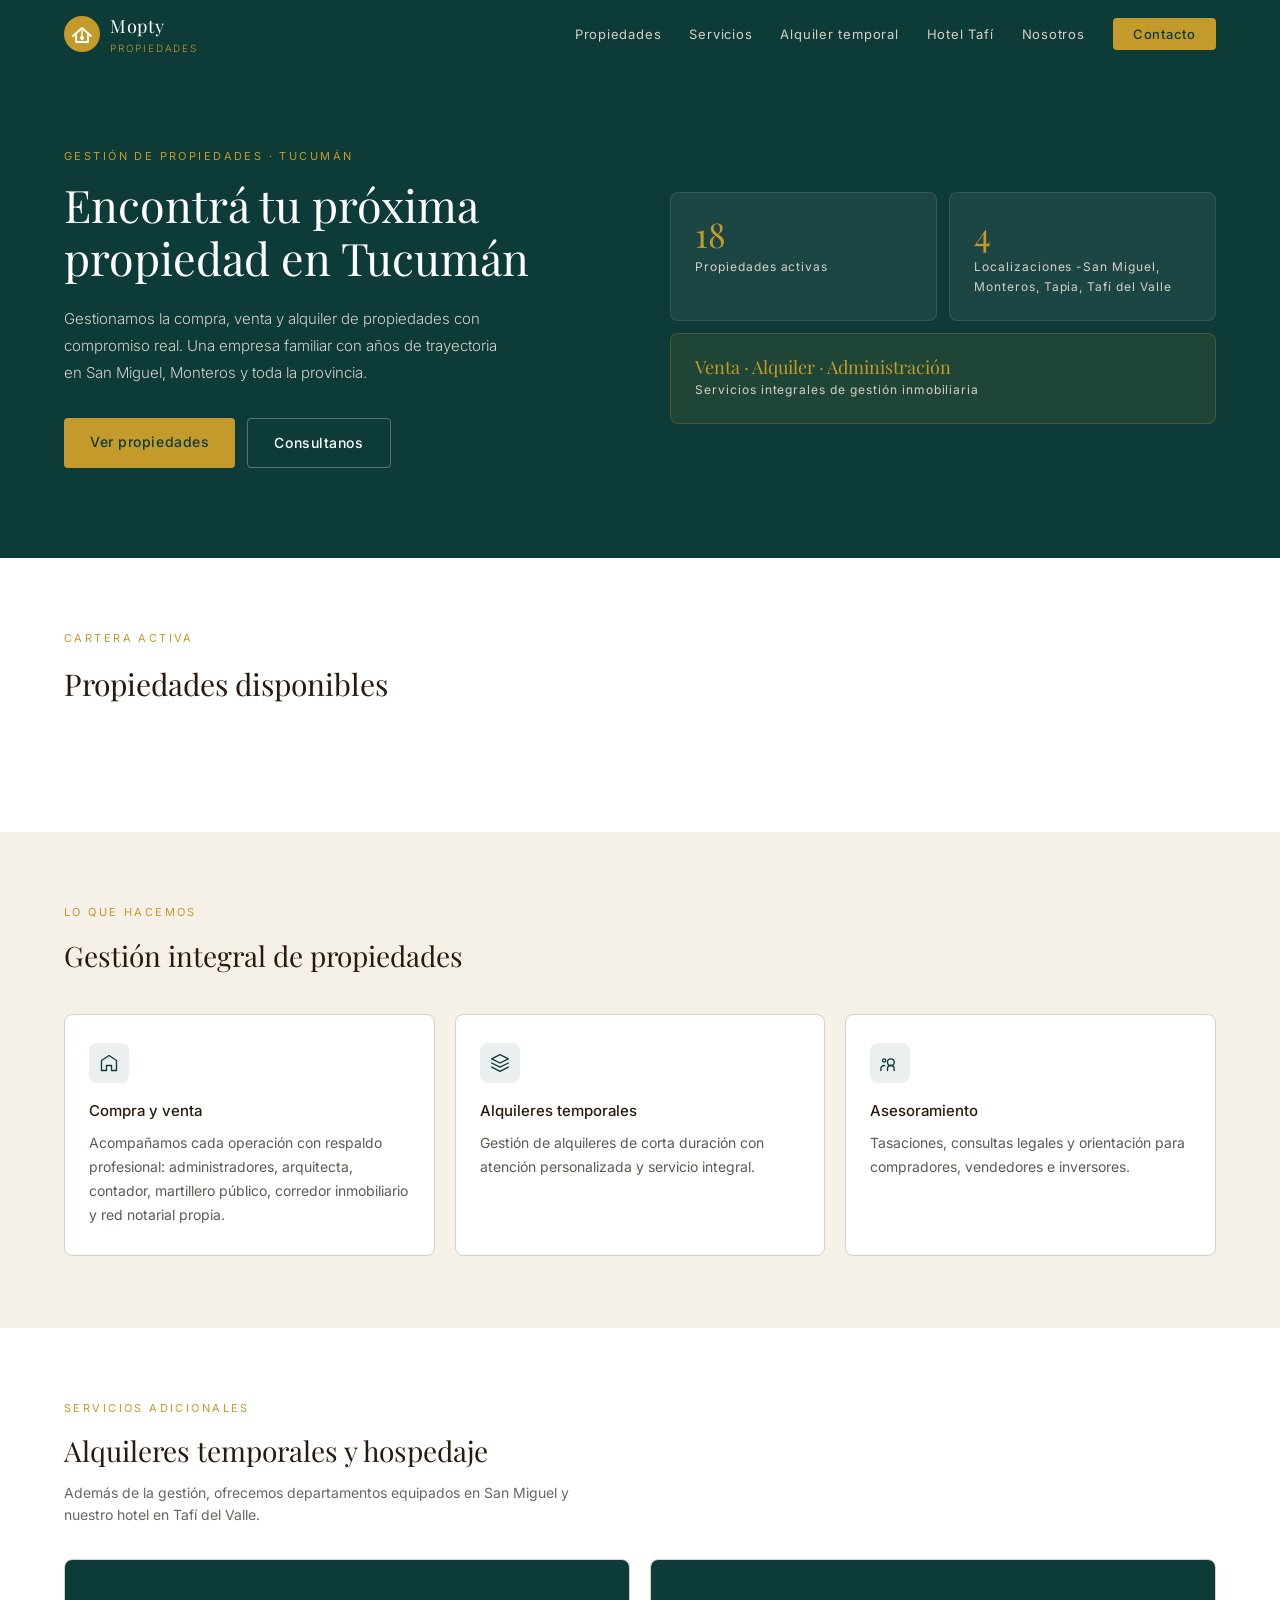
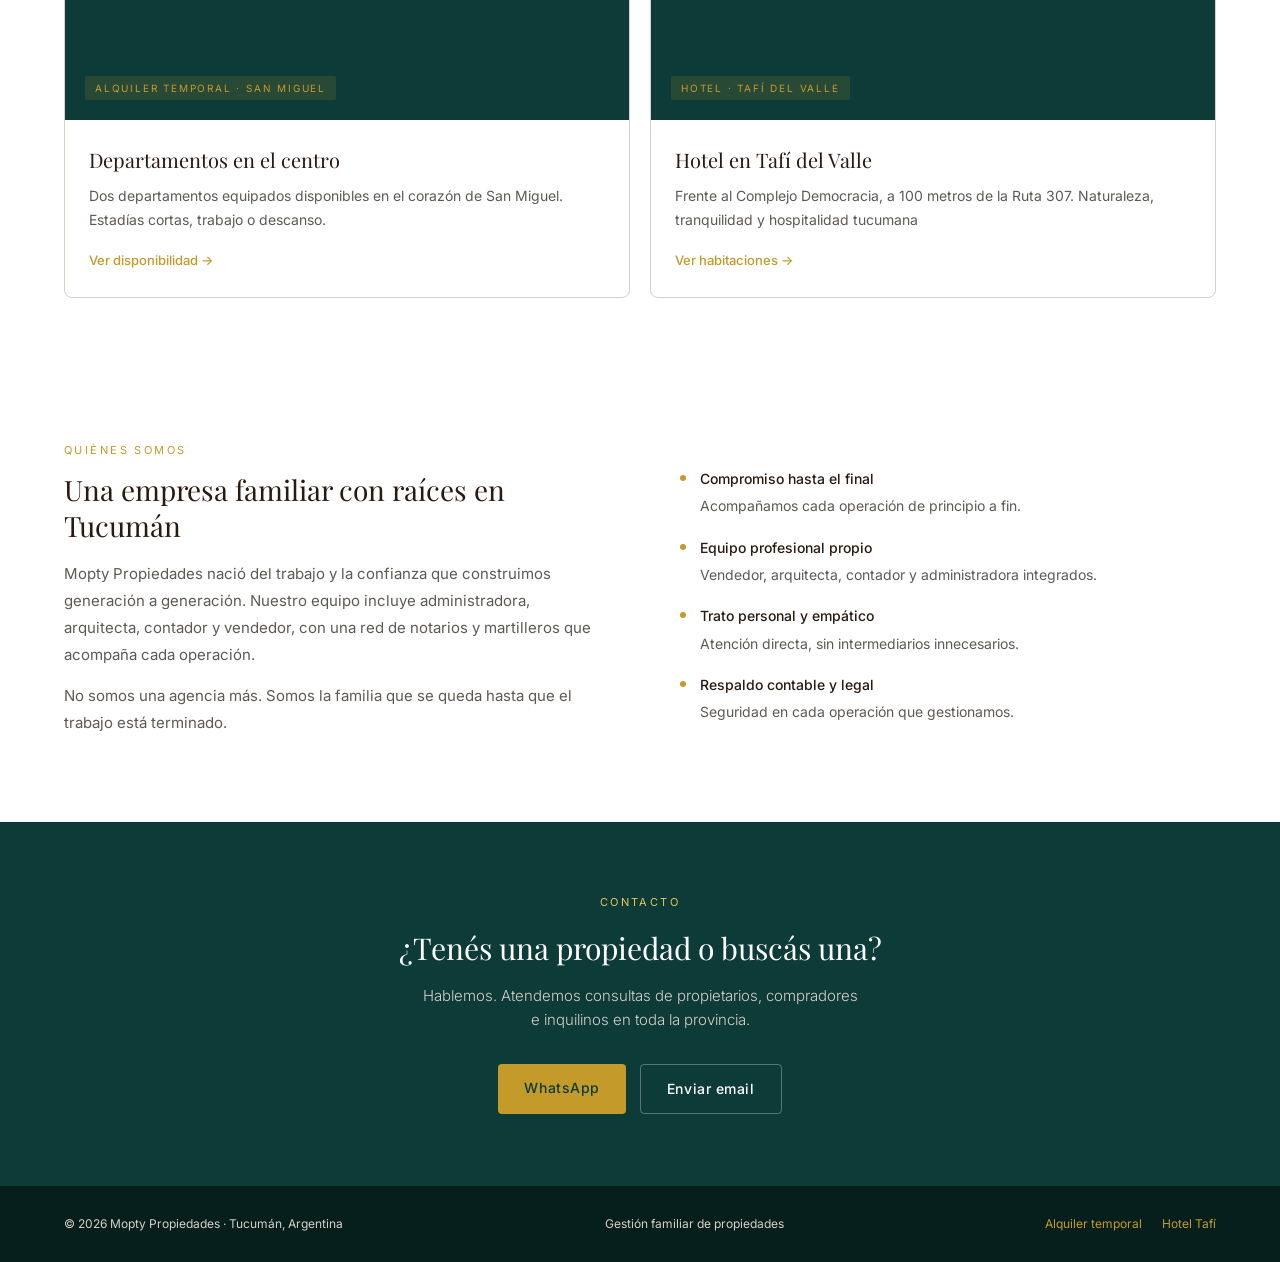
==== commit 51edd0f4: "errores" ====
--- a/index.html
+++ b/index.html
@@ -293,6 +293,7 @@
   if (p.cochera) c.push('Cochera');
   if (p.superficie) c.push(p.superficie + ' m²');
   if (p.superficieRango) c.push(p.superficieRango);
+  if (p.piso) c.push(p.piso === 'PB' ? 'Planta baja' : 'Piso ' + p.piso);
   if (p.piso) c.push('Piso ' + p.piso);
   if (p.ascensor === true) c.push('Con ascensor');
   if (p.ascensor === false) c.push('Sin ascensor');
